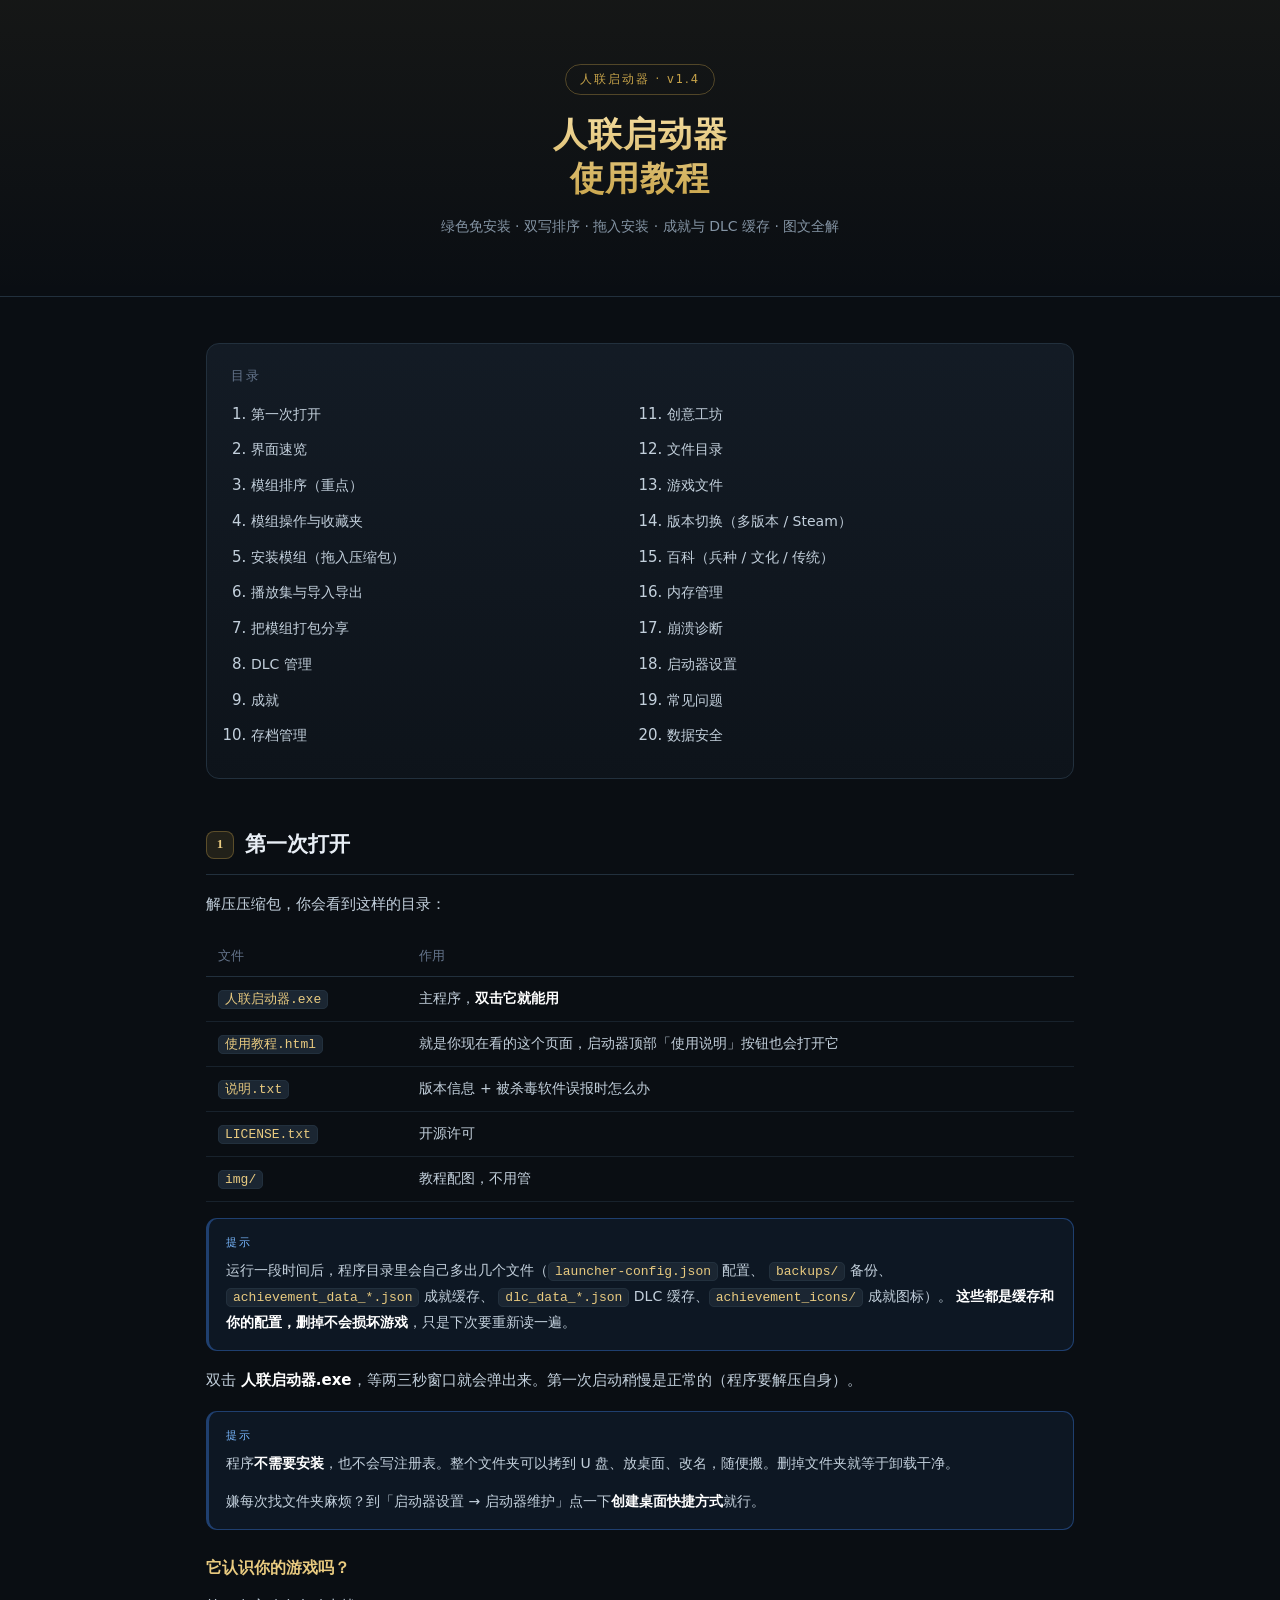
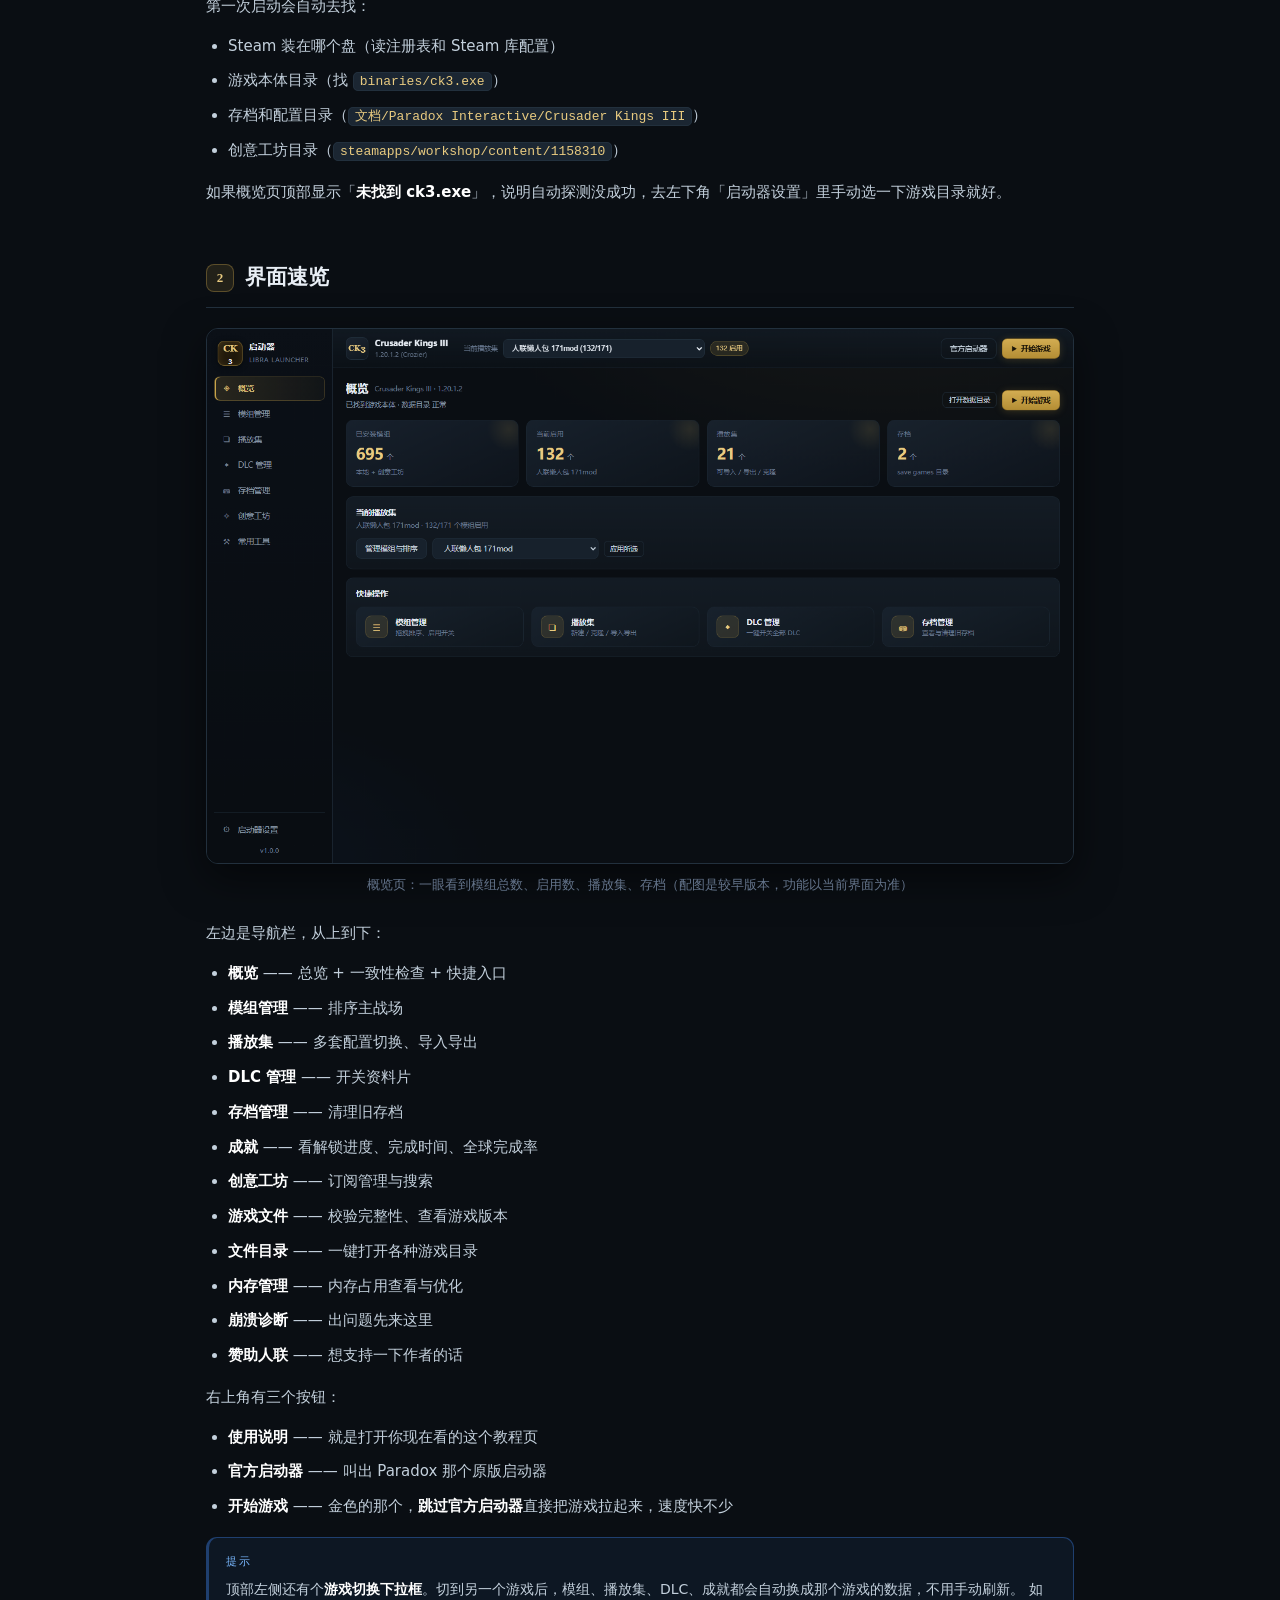
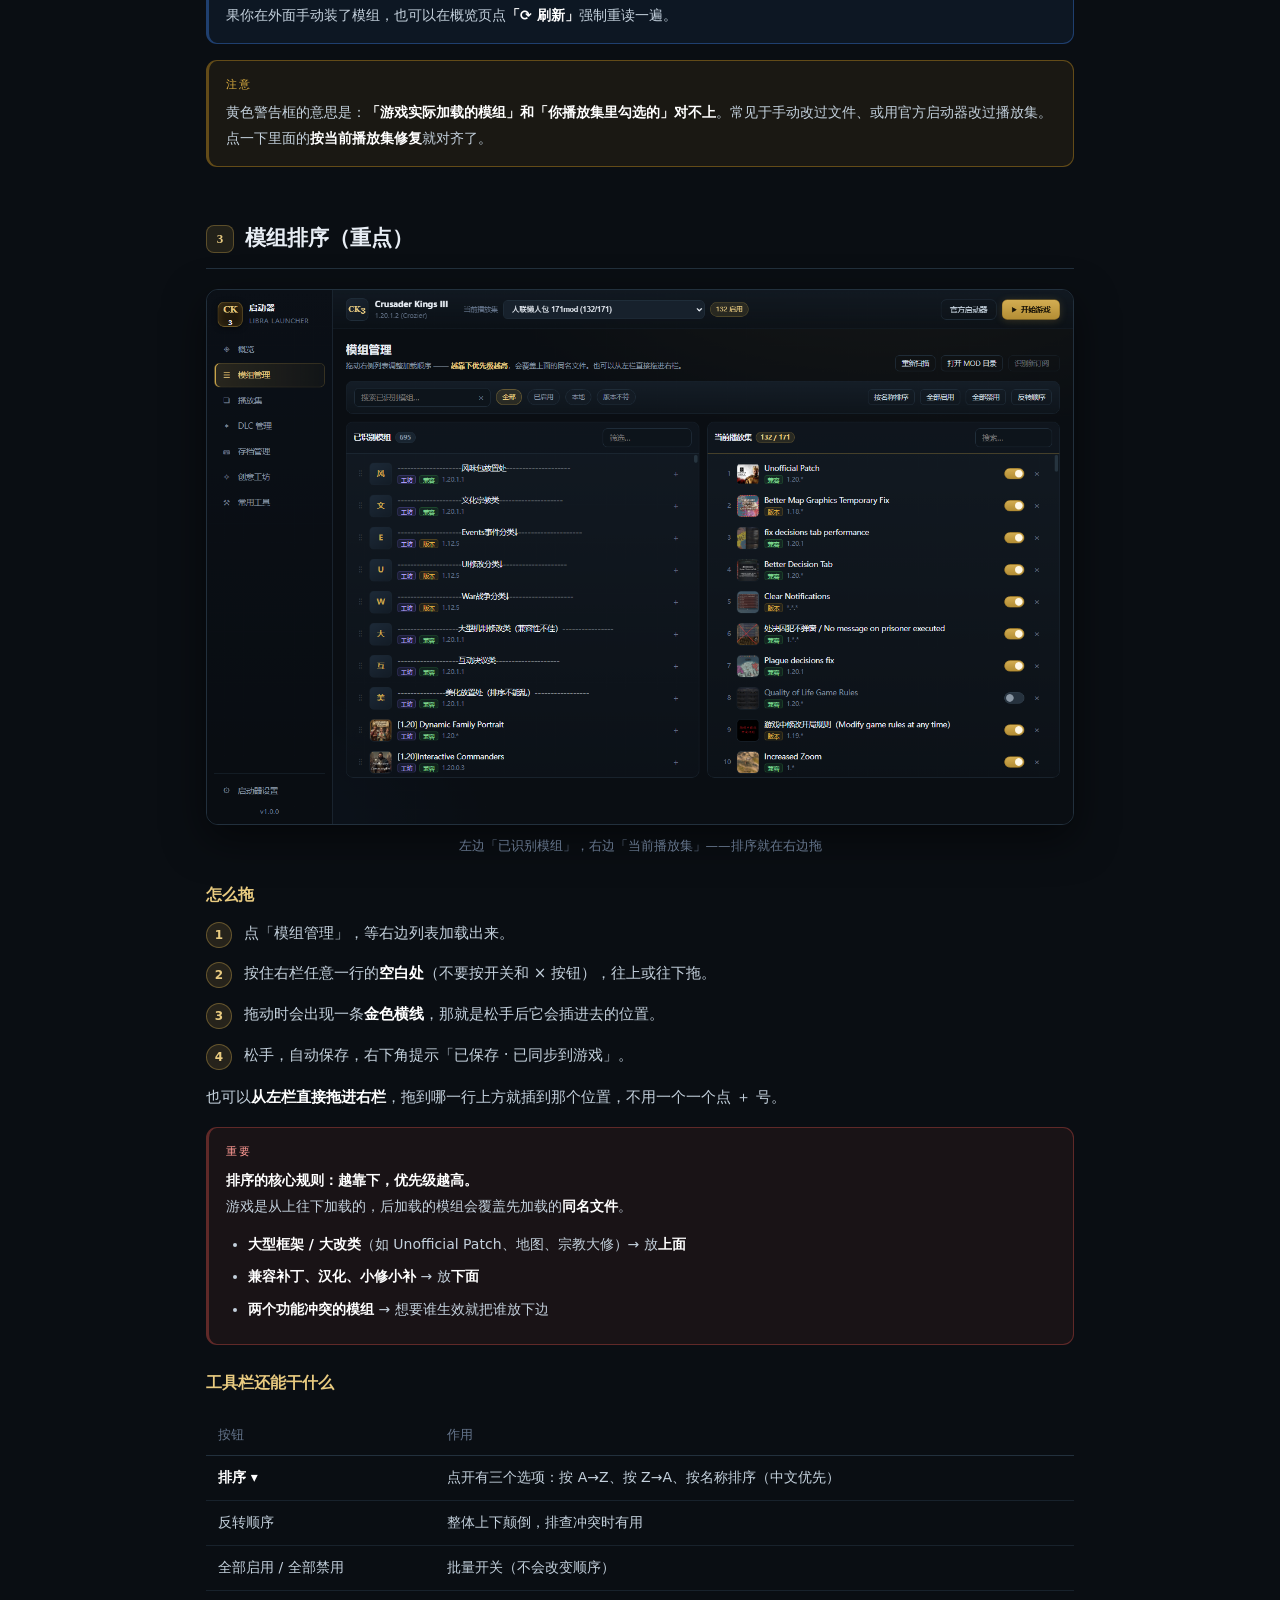
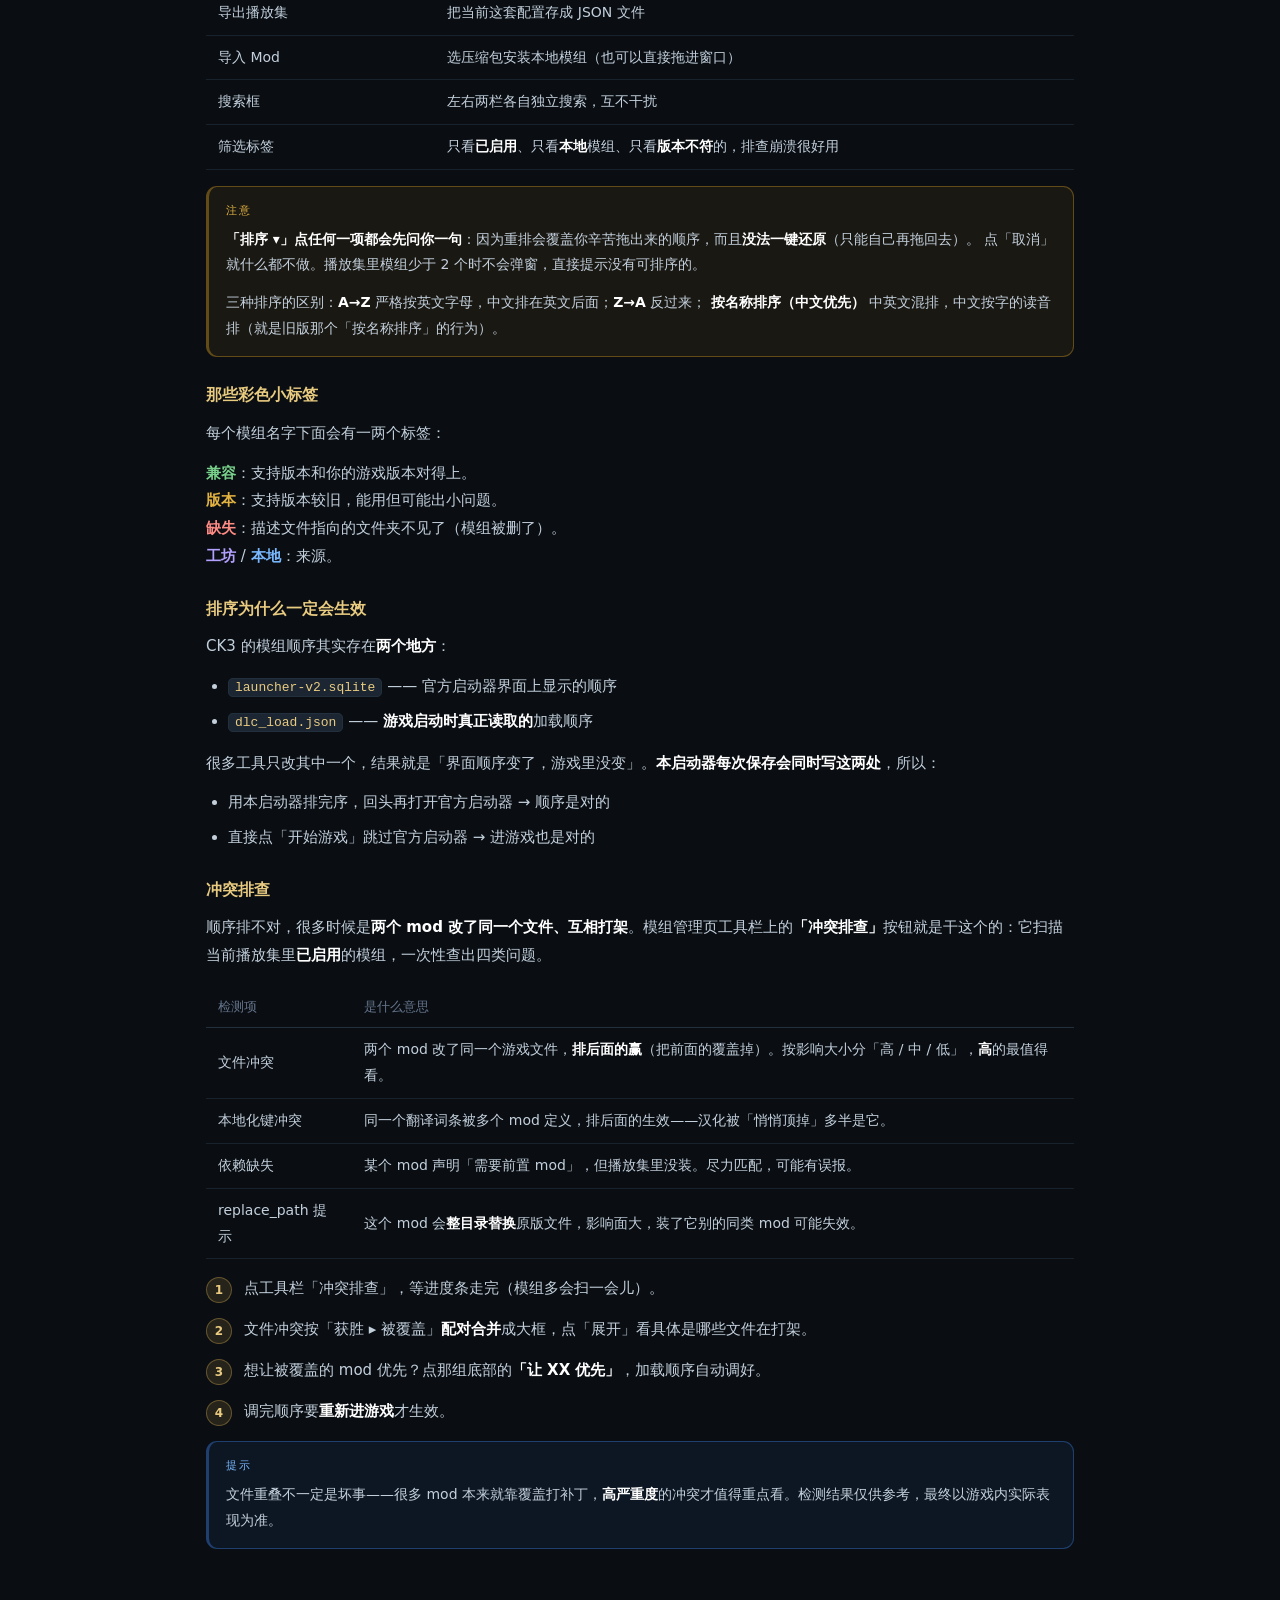
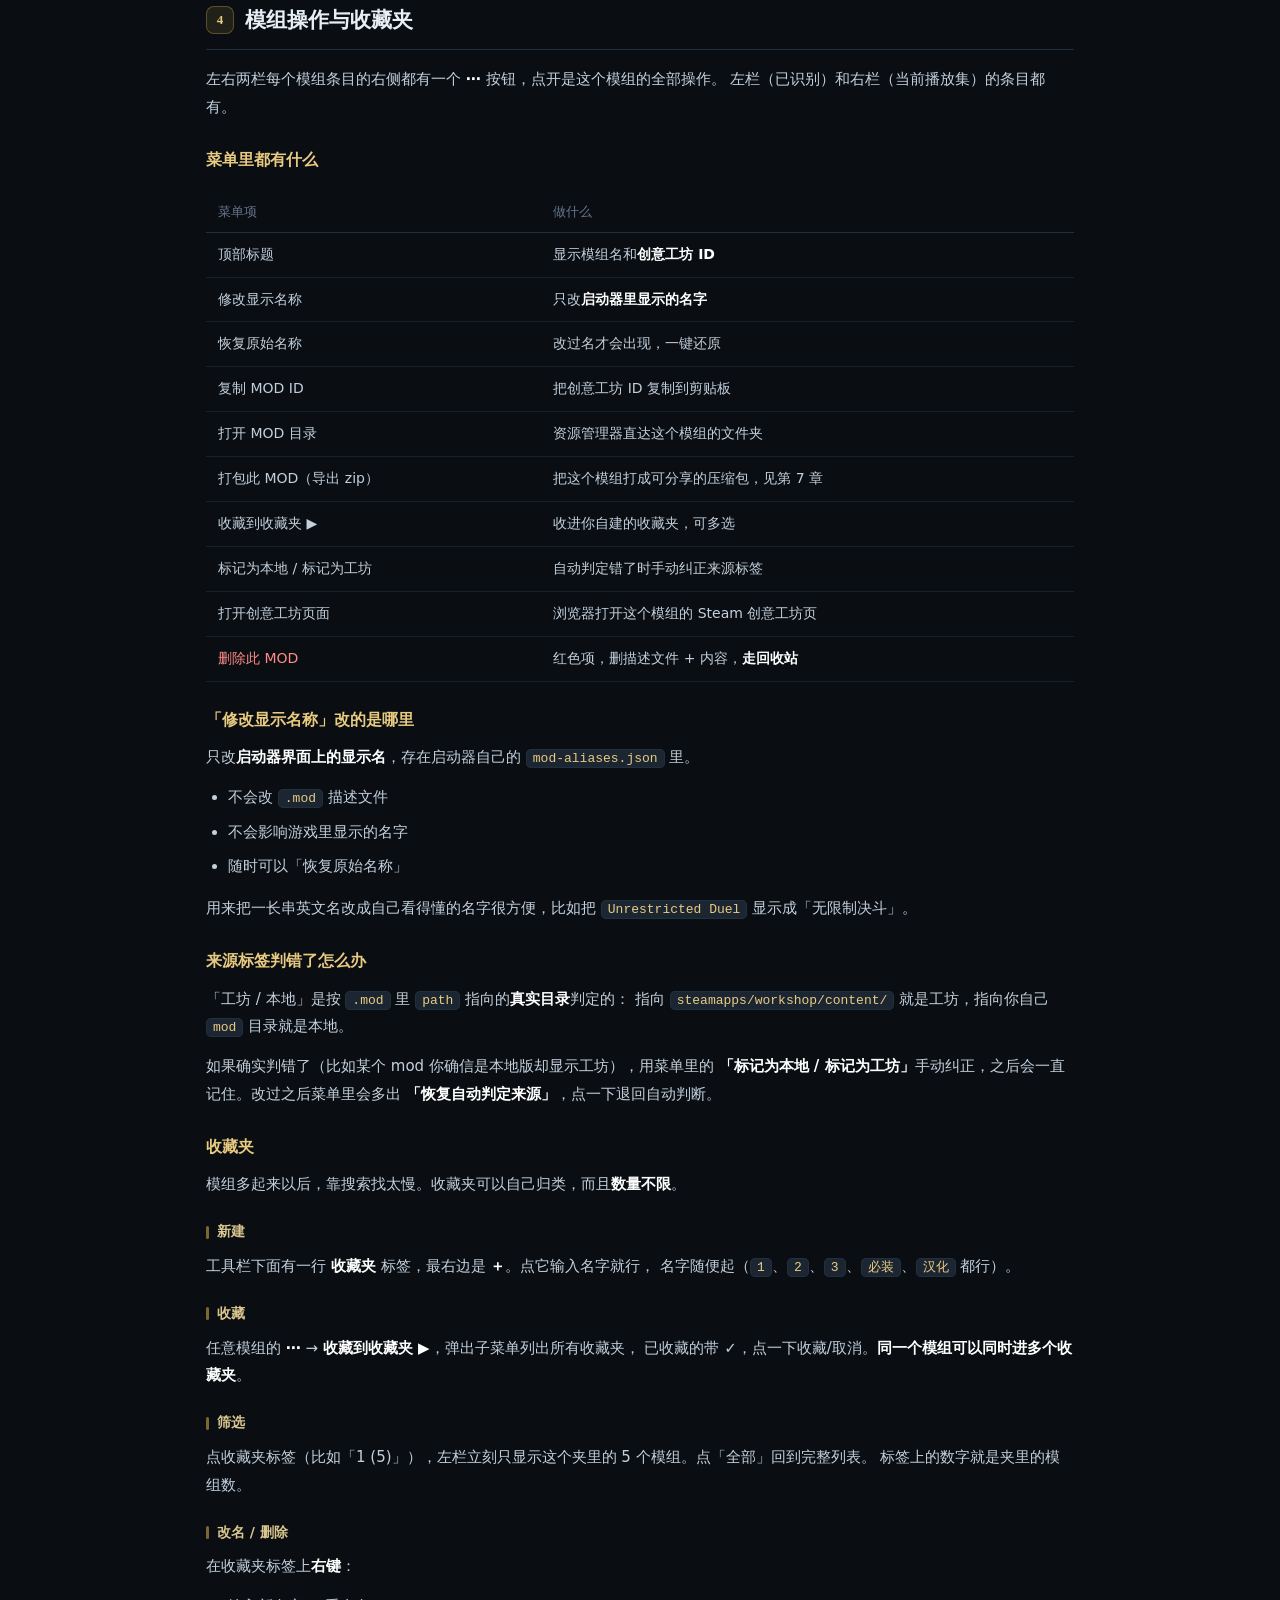
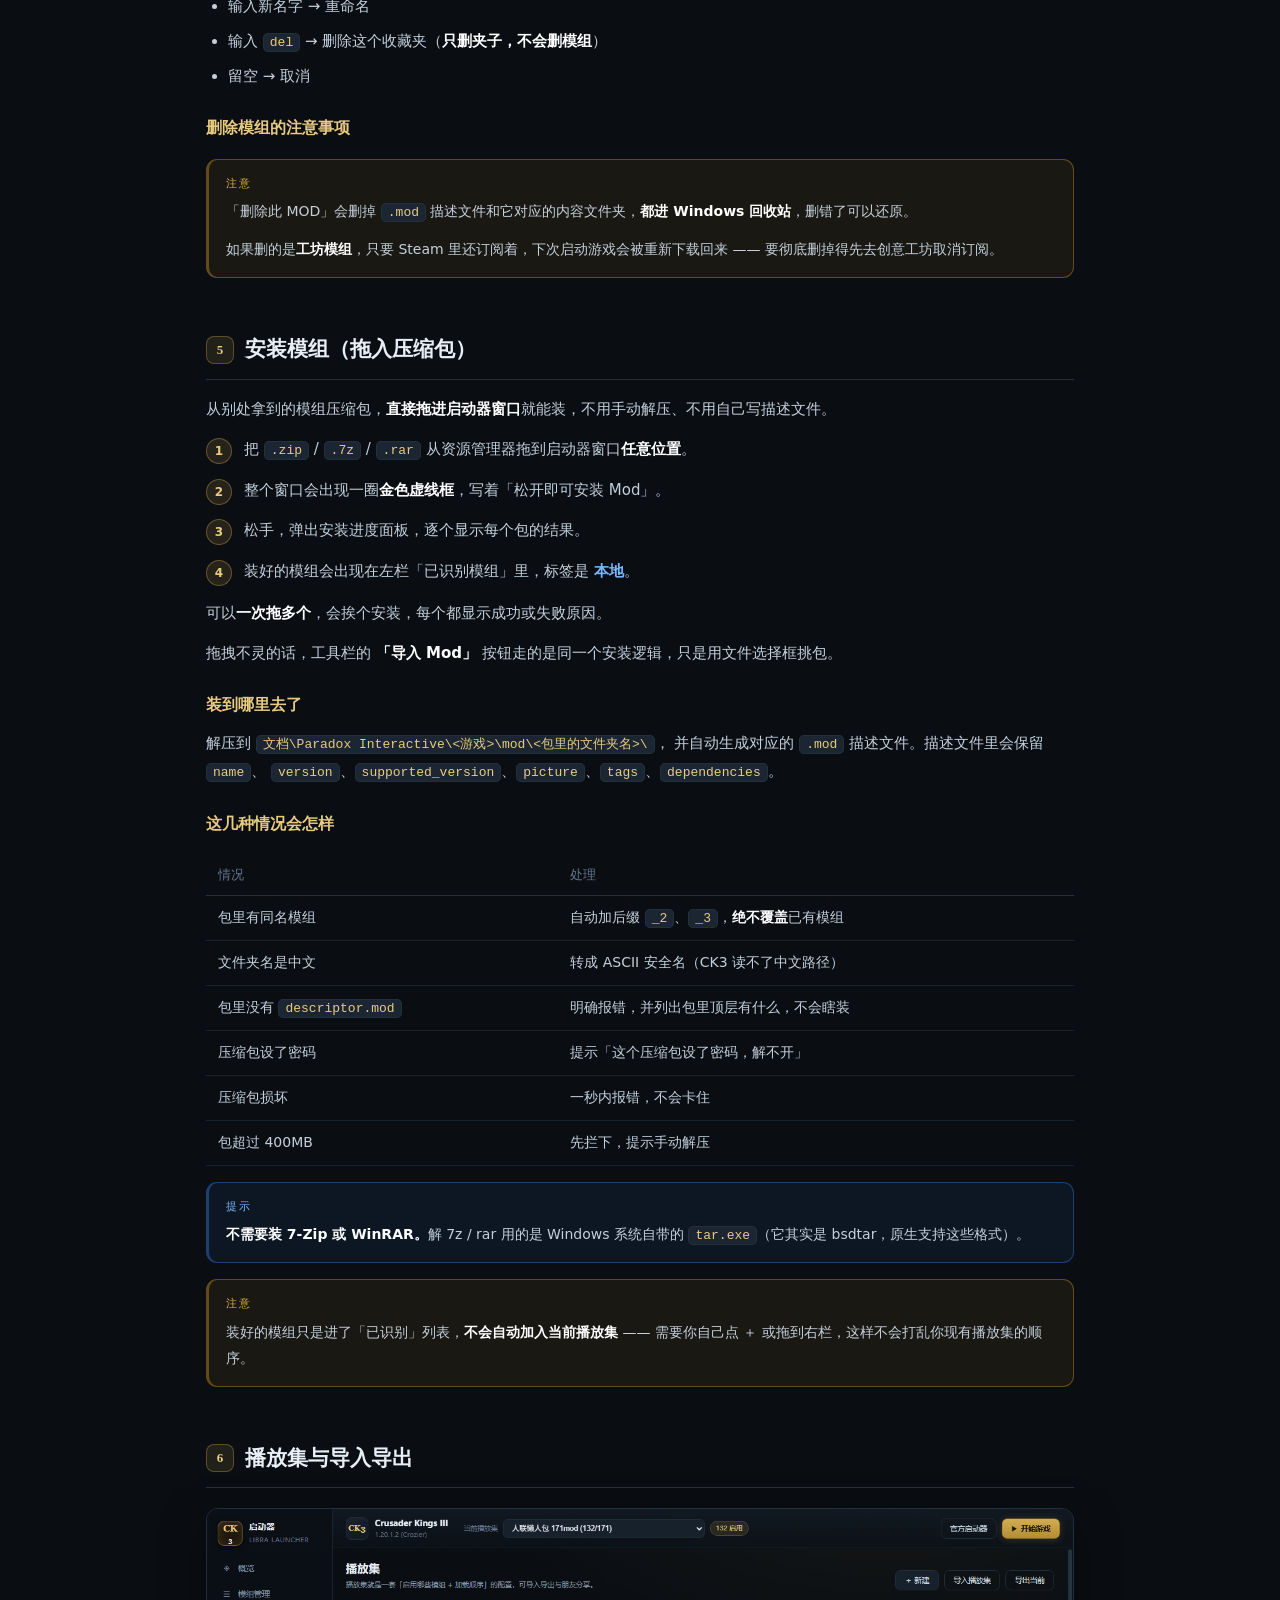
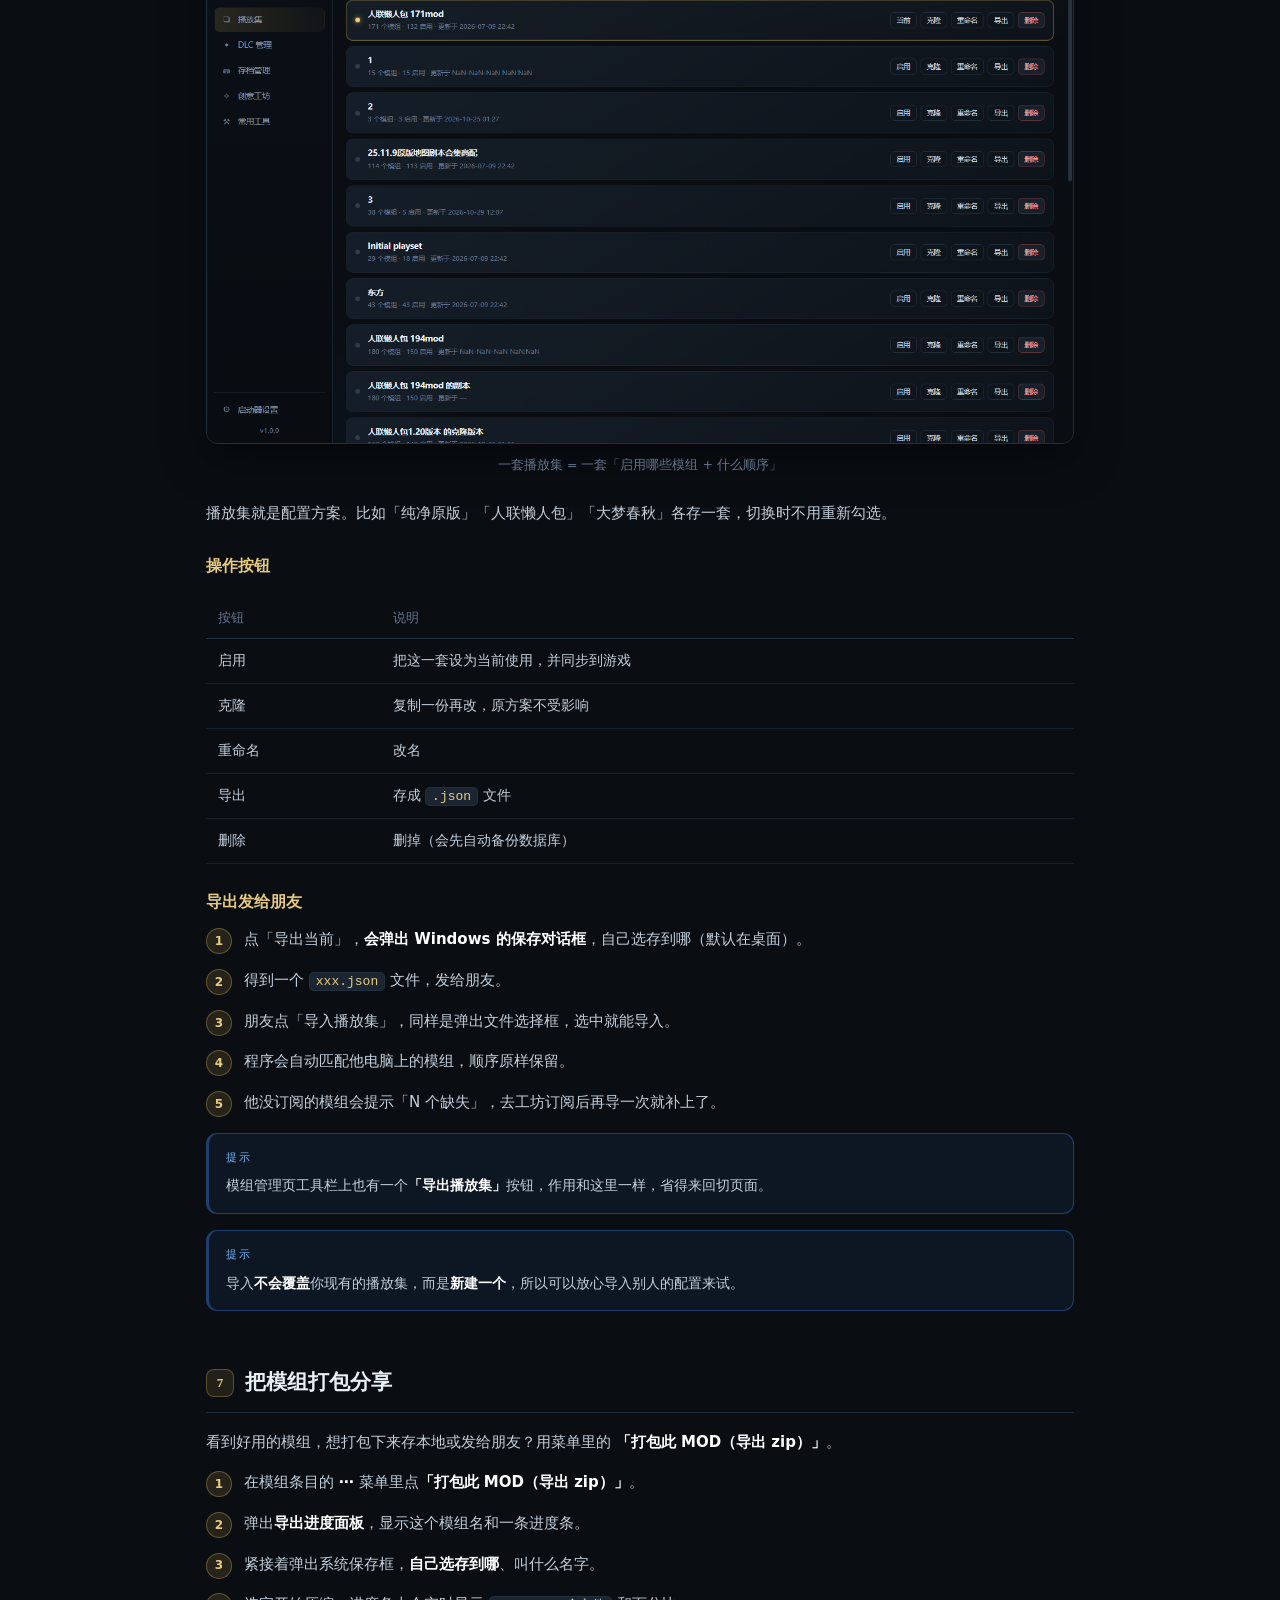
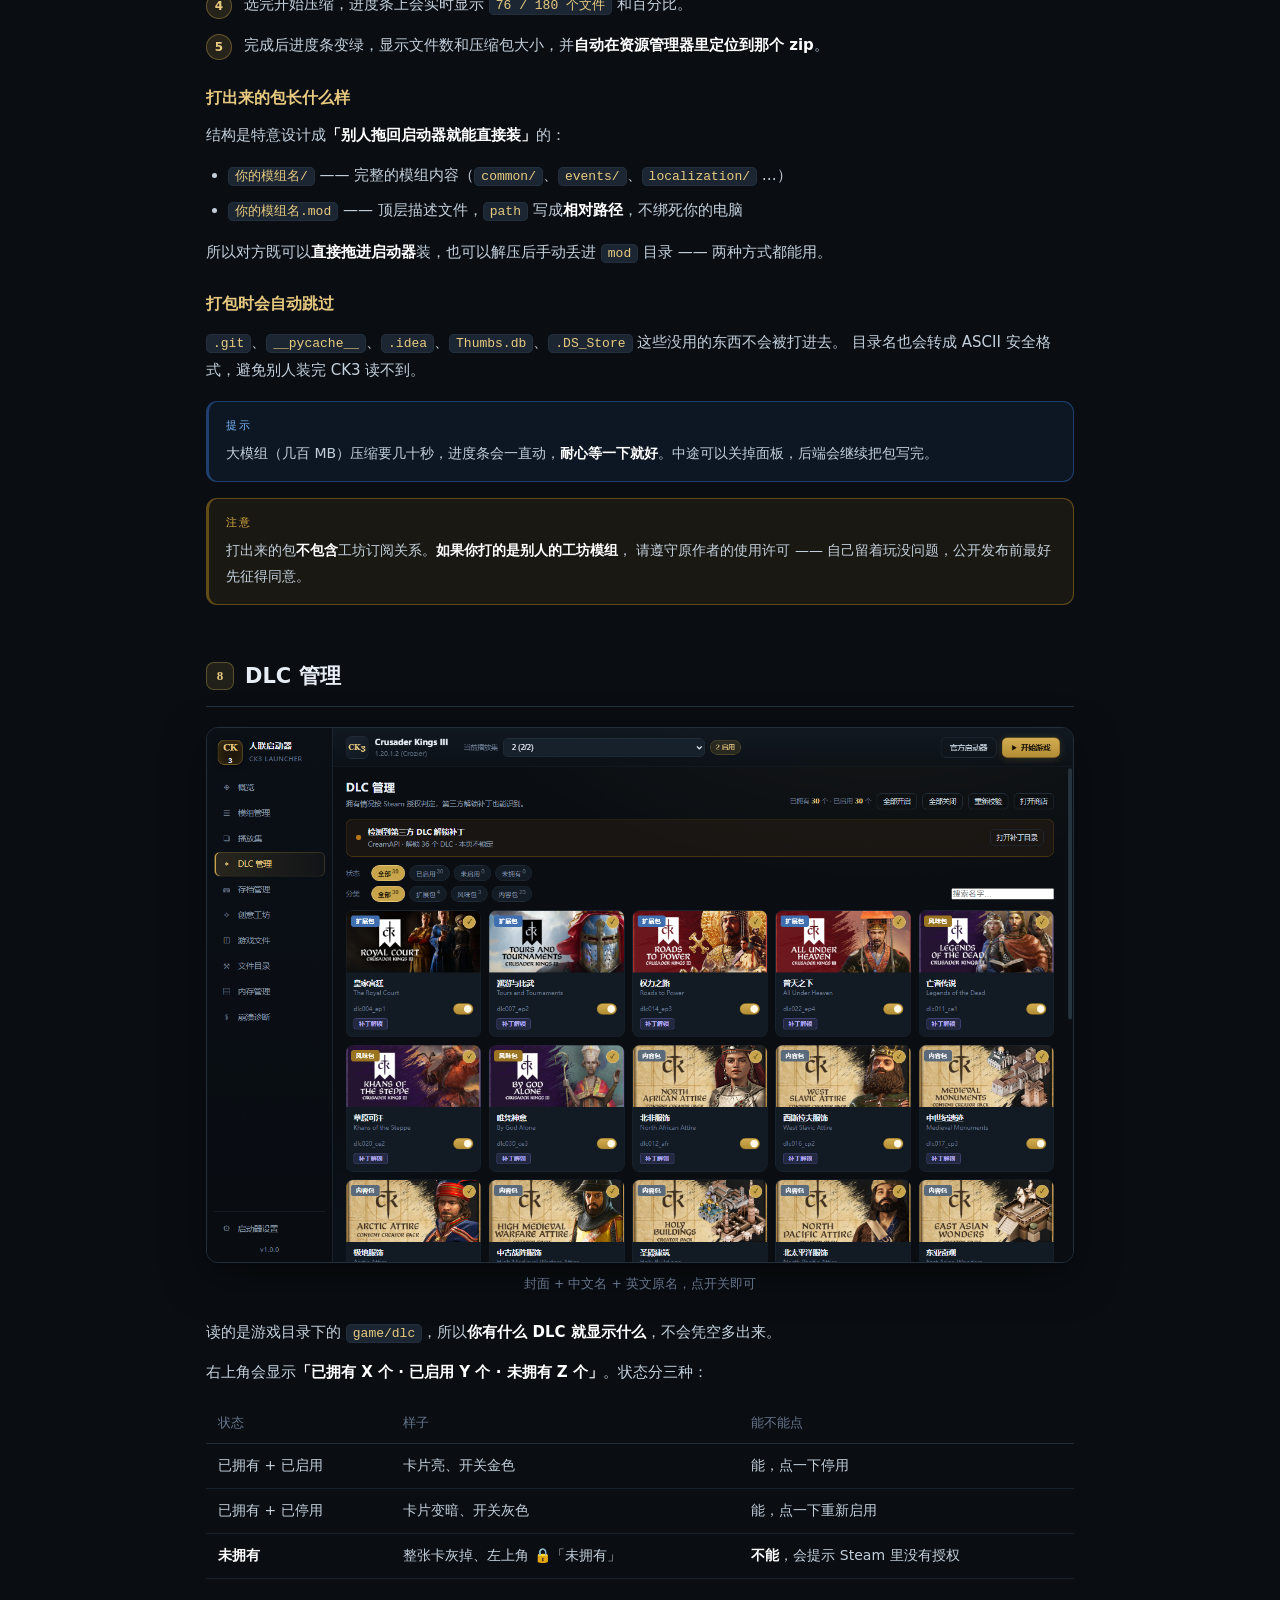
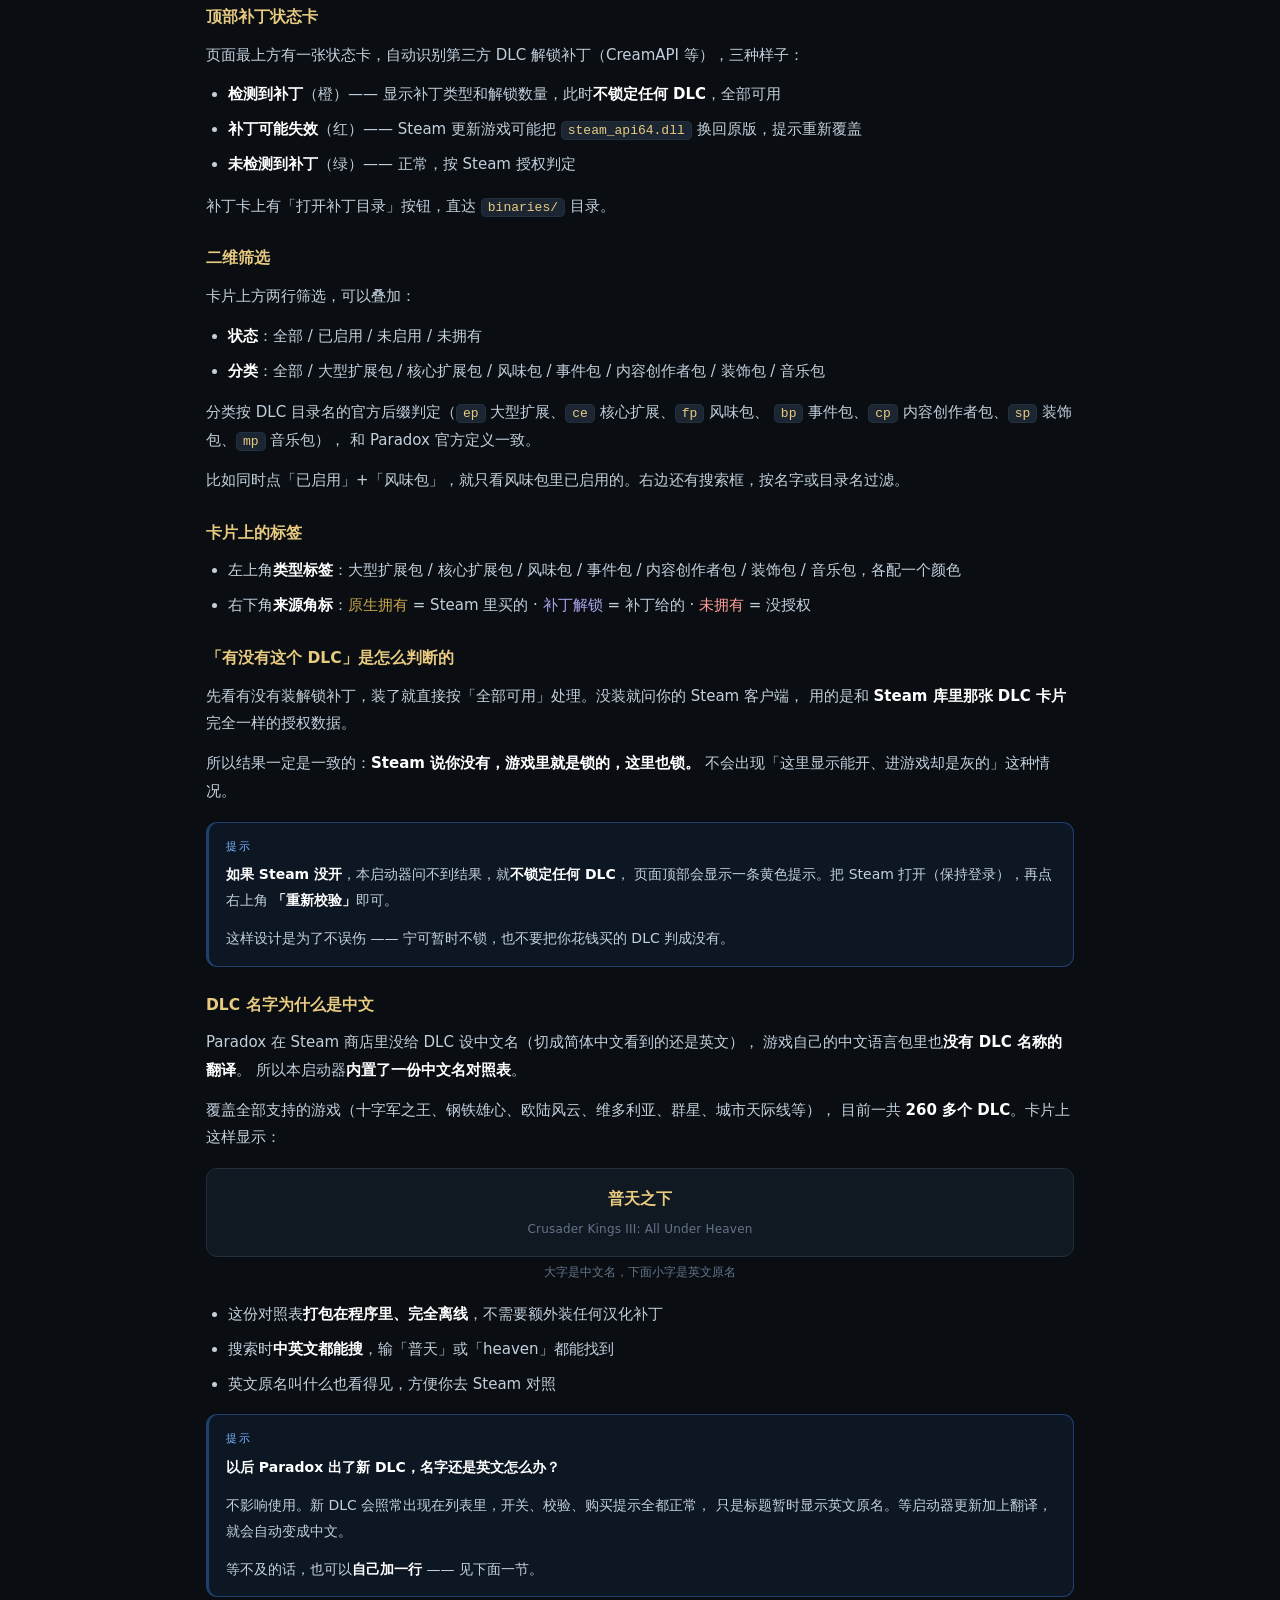
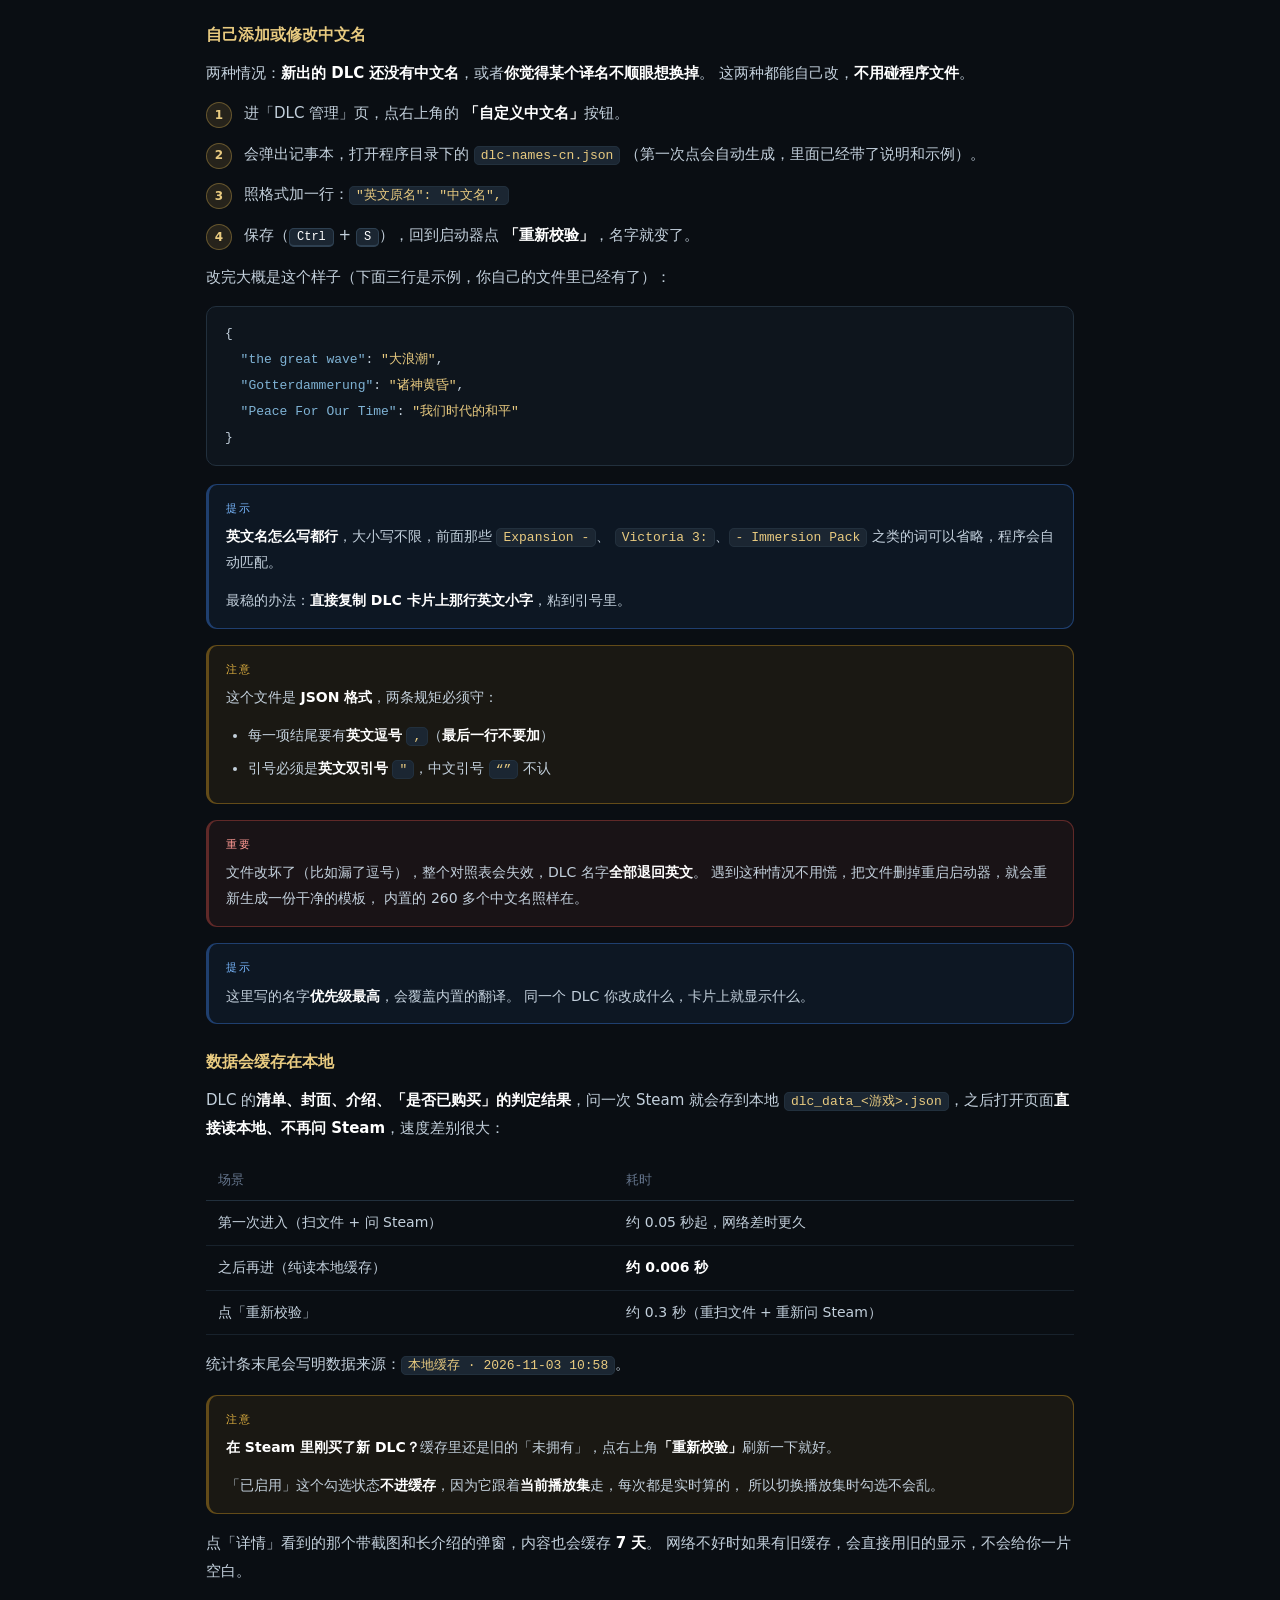
==== tutorial/使用教程.html @ 85550596 "v1.7.1 百科修正（克制速查 / 地形配色 / DLC 传统 / 传统效果） - 兵种页顶部新增「基础克制关系」卡片（散兵→重步→长枪→轻/重骑→弓箭→散兵），   每个兵种标注 克制/被克制，列" ====
<!DOCTYPE html>
<html lang="zh-CN">
<head>
<meta charset="utf-8">
<meta name="viewport" content="width=device-width, initial-scale=1">
<title>人联启动器 · 使用教程</title>
<style>
:root{
  --bg:#0a0e13; --panel:#121a23; --panel2:#17212c; --line:#22303d;
  --fg:#e8eef5; --fg2:#c3d0dc; --dim:#8494a4; --dim2:#64748b;
  --gold:#c8a44a; --goldb:#e9cb80; --blue:#3d8bfd; --green:#3fb950;
}
*{box-sizing:border-box;margin:0;padding:0}
body{
  background:radial-gradient(1200px 600px at 80% -10%,rgba(200,164,74,.08),transparent 60%),var(--bg);
  color:var(--fg);
  font:15px/1.85 "Microsoft YaHei UI","Microsoft YaHei",system-ui,sans-serif;
  padding:0 0 80px;
}
::-webkit-scrollbar{width:10px}
::-webkit-scrollbar-thumb{background:#2a3a48;border-radius:6px}

.wrap{max-width:920px;margin:0 auto;padding:0 26px}

/* 头部 */
header{
  padding:64px 0 44px;text-align:center;position:relative;
  border-bottom:1px solid var(--line);margin-bottom:46px;
  background:linear-gradient(180deg,rgba(200,164,74,.06),transparent);
}
header .badge{
  display:inline-block;font-size:11.5px;letter-spacing:2px;color:var(--gold);
  border:1px solid rgba(200,164,74,.35);border-radius:30px;padding:4px 14px;margin-bottom:18px;
}
header h1{
  font:700 34px/1.3 Georgia,"Songti SC",serif;letter-spacing:1px;margin-bottom:12px;
  background:linear-gradient(180deg,#f4dc9e,#c8a44a);
  -webkit-background-clip:text;background-clip:text;color:transparent;
}
header p{color:var(--dim);font-size:14px}

/* 章节 */
section{margin-bottom:52px;scroll-margin-top:24px}
h2{
  font-size:21px;font-weight:700;margin-bottom:16px;padding-bottom:10px;
  border-bottom:1px solid var(--line);display:flex;align-items:center;gap:11px;
}
h2 .n{
  width:28px;height:28px;flex:none;border-radius:8px;display:grid;place-items:center;
  background:rgba(200,164,74,.13);border:1px solid rgba(200,164,74,.35);
  color:var(--goldb);font-size:13px;font-family:Georgia,serif;
}
h3{font-size:15.5px;color:var(--goldb);margin:24px 0 10px;font-weight:600}
h4.sub{
  font-size:14px;color:#d9c68f;margin:20px 0 8px;font-weight:600;
  display:flex;align-items:center;gap:8px;
}
h4.sub::before{
  content:"";width:3px;height:13px;border-radius:2px;flex:none;
  background:rgba(200,164,74,.6);
}
p{margin-bottom:12px;color:var(--fg2)}
ul,ol{margin:0 0 14px 22px;color:var(--fg2)}
li{margin-bottom:7px}
strong{color:#fff;font-weight:600}
code{
  background:#1b2632;border:1px solid var(--line);border-radius:5px;
  padding:1px 6px;font-size:13px;color:var(--goldb);
  font-family:Consolas,"Courier New",monospace;
}
a{color:var(--blue)}

/* 图片 */
figure{margin:20px 0 24px}
figure img{
  width:100%;border-radius:12px;border:1px solid var(--line);
  box-shadow:0 14px 40px rgba(0,0,0,.5);display:block;
}
figcaption{text-align:center;color:var(--dim2);font-size:12.5px;margin-top:9px}

/* 提示框 */
.box{
  border-radius:11px;padding:14px 17px;margin:16px 0;font-size:14px;
  border:1px solid;border-left-width:3px;
}
.box p:last-child{margin-bottom:0}
.tip{background:rgba(63,139,253,.07);border-color:rgba(63,139,253,.35)}
.tip::before{content:"提示";display:block;font-size:11px;letter-spacing:1.5px;color:#79b8ff;margin-bottom:5px}
.warn{background:rgba(210,153,34,.08);border-color:rgba(210,153,34,.4)}
.warn::before{content:"注意";display:block;font-size:11px;letter-spacing:1.5px;color:#e3b341;margin-bottom:5px}
.danger{background:rgba(229,83,75,.07);border-color:rgba(229,83,75,.35)}
.danger::before{content:"重要";display:block;font-size:11px;letter-spacing:1.5px;color:#ff9a94;margin-bottom:5px}

/* 步骤 */
.steps{counter-reset:s;list-style:none;margin-left:0}
.steps li{
  counter-increment:s;position:relative;padding-left:38px;margin-bottom:13px;
}
.steps li::before{
  content:counter(s);position:absolute;left:0;top:2px;width:24px;height:24px;border-radius:50%;
  background:rgba(200,164,74,.15);border:1px solid rgba(200,164,74,.4);color:var(--goldb);
  font-size:12px;display:grid;place-items:center;font-weight:700;
}

/* 快捷键 / 表格 */
table{width:100%;border-collapse:collapse;margin:16px 0;font-size:14px}
th{text-align:left;color:var(--dim2);font-weight:500;font-size:12.5px;padding:9px 12px;border-bottom:1px solid var(--line)}
td{padding:9px 12px;border-bottom:1px solid rgba(34,48,61,.6);color:var(--fg2)}
kbd{
  background:#1b2632;border:1px solid #2e4051;border-bottom-width:2px;border-radius:5px;
  padding:1px 7px;font-size:12px;font-family:Consolas,monospace;color:#fff;
}

/* 目录 */
.toc{
  background:linear-gradient(180deg,rgba(23,33,44,.7),rgba(15,22,29,.7));
  border:1px solid var(--line);border-radius:13px;padding:20px 24px;margin-bottom:46px;
}
.toc h4{font-size:13px;color:var(--dim2);letter-spacing:1.5px;margin-bottom:13px;font-weight:500}
.toc ol{margin:0 0 0 20px;column-count:2;column-gap:34px}
.toc li{margin-bottom:8px}
.toc a{color:var(--fg2);text-decoration:none;font-size:14px}
.toc a:hover{color:var(--goldb)}

footer{
  text-align:center;color:var(--dim2);font-size:12.5px;
  border-top:1px solid var(--line);padding-top:26px;margin-top:60px;
}
@media(max-width:680px){
  .wrap{padding:0 16px}
  header h1{font-size:26px}
  .toc ol{column-count:1}
}
</style>
</head>
<body>

<header>
  <div class="badge">人联启动器 · v1.4</div>
  <h1>人联启动器<br>使用教程</h1>
  <p>绿色免安装 · 双写排序 · 拖入安装 · 成就与 DLC 缓存 · 图文全解</p>
</header>

<div class="wrap">

<div class="toc">
  <h4>目录</h4>
  <ol>
    <li><a href="#start">第一次打开</a></li>
    <li><a href="#ui">界面速览</a></li>
    <li><a href="#order">模组排序（重点）</a></li>
    <li><a href="#modops">模组操作与收藏夹</a></li>
    <li><a href="#install">安装模组（拖入压缩包）</a></li>
    <li><a href="#playset">播放集与导入导出</a></li>
    <li><a href="#pack">把模组打包分享</a></li>
    <li><a href="#dlc">DLC 管理</a></li>
    <li><a href="#ach">成就</a></li>
    <li><a href="#save">存档管理</a></li>
    <li><a href="#workshop">创意工坊</a></li>
    <li><a href="#tools">文件目录</a></li>
    <li><a href="#gamedata">游戏文件</a></li>
    <li><a href="#versions">版本切换（多版本 / Steam）</a></li>
    <li><a href="#wiki">百科（兵种 / 文化 / 传统）</a></li>
    <li><a href="#memory">内存管理</a></li>
    <li><a href="#diag">崩溃诊断</a></li>
    <li><a href="#settings">启动器设置</a></li>
    <li><a href="#faq">常见问题</a></li>
    <li><a href="#safe">数据安全</a></li>
  </ol>
</div>

<!-- ========== 1 ========== -->
<section id="start">
  <h2><span class="n">1</span>第一次打开</h2>

  <p>解压压缩包，你会看到这样的目录：</p>

  <table>
    <tr><th>文件</th><th>作用</th></tr>
    <tr><td><code>人联启动器.exe</code></td><td>主程序，<strong>双击它就能用</strong></td></tr>
    <tr><td><code>使用教程.html</code></td><td>就是你现在看的这个页面，启动器顶部「使用说明」按钮也会打开它</td></tr>
    <tr><td><code>说明.txt</code></td><td>版本信息 + 被杀毒软件误报时怎么办</td></tr>
    <tr><td><code>LICENSE.txt</code></td><td>开源许可</td></tr>
    <tr><td><code>img/</code></td><td>教程配图，不用管</td></tr>
  </table>

  <div class="box tip">
    <p>运行一段时间后，程序目录里会自己多出几个文件（<code>launcher-config.json</code> 配置、
    <code>backups/</code> 备份、<code>achievement_data_*.json</code> 成就缓存、
    <code>dlc_data_*.json</code> DLC 缓存、<code>achievement_icons/</code> 成就图标）。
    <strong>这些都是缓存和你的配置，删掉不会损坏游戏</strong>，只是下次要重新读一遍。</p>
  </div>

  <p>双击 <strong>人联启动器.exe</strong>，等两三秒窗口就会弹出来。第一次启动稍慢是正常的（程序要解压自身）。</p>

  <div class="box tip">
    <p>程序<strong>不需要安装</strong>，也不会写注册表。整个文件夹可以拷到 U 盘、放桌面、改名，随便搬。删掉文件夹就等于卸载干净。</p>
    <p>嫌每次找文件夹麻烦？到「启动器设置 → 启动器维护」点一下<strong>创建桌面快捷方式</strong>就行。</p>
  </div>

  <h3>它认识你的游戏吗？</h3>
  <p>第一次启动会自动去找：</p>
  <ul>
    <li>Steam 装在哪个盘（读注册表和 Steam 库配置）</li>
    <li>游戏本体目录（找 <code>binaries/ck3.exe</code>）</li>
    <li>存档和配置目录（<code>文档/Paradox Interactive/Crusader Kings III</code>）</li>
    <li>创意工坊目录（<code>steamapps/workshop/content/1158310</code>）</li>
  </ul>
  <p>如果概览页顶部显示「<strong>未找到 ck3.exe</strong>」，说明自动探测没成功，去左下角「启动器设置」里手动选一下游戏目录就好。</p>
</section>

<!-- ========== 2 ========== -->
<section id="ui">
  <h2><span class="n">2</span>界面速览</h2>

  <figure>
    <img src="img/01-概览.png" alt="概览页">
    <figcaption>概览页：一眼看到模组总数、启用数、播放集、存档（配图是较早版本，功能以当前界面为准）</figcaption>
  </figure>

  <p>左边是导航栏，从上到下：</p>
  <ul>
    <li><strong>概览</strong> —— 总览 + 一致性检查 + 快捷入口</li>
    <li><strong>模组管理</strong> —— 排序主战场</li>
    <li><strong>播放集</strong> —— 多套配置切换、导入导出</li>
    <li><strong>DLC 管理</strong> —— 开关资料片</li>
    <li><strong>存档管理</strong> —— 清理旧存档</li>
    <li><strong>成就</strong> —— 看解锁进度、完成时间、全球完成率</li>
    <li><strong>创意工坊</strong> —— 订阅管理与搜索</li>
    <li><strong>游戏文件</strong> —— 校验完整性、查看游戏版本</li>
    <li><strong>文件目录</strong> —— 一键打开各种游戏目录</li>
    <li><strong>内存管理</strong> —— 内存占用查看与优化</li>
    <li><strong>崩溃诊断</strong> —— 出问题先来这里</li>
    <li><strong>赞助人联</strong> —— 想支持一下作者的话</li>
  </ul>

  <p>右上角有三个按钮：</p>
  <ul>
    <li><strong>使用说明</strong> —— 就是打开你现在看的这个教程页</li>
    <li><strong>官方启动器</strong> —— 叫出 Paradox 那个原版启动器</li>
    <li><strong>开始游戏</strong> —— 金色的那个，<strong>跳过官方启动器</strong>直接把游戏拉起来，速度快不少</li>
  </ul>

  <div class="box tip">
    <p>顶部左侧还有个<strong>游戏切换下拉框</strong>。切到另一个游戏后，模组、播放集、DLC、成就都会自动换成那个游戏的数据，不用手动刷新。
    如果你在外面手动装了模组，也可以在概览页点<strong>「⟳ 刷新」</strong>强制重读一遍。</p>
  </div>

  <div class="box warn">
    <p>黄色警告框的意思是：<strong>「游戏实际加载的模组」和「你播放集里勾选的」对不上</strong>。常见于手动改过文件、或用官方启动器改过播放集。点一下里面的<strong>按当前播放集修复</strong>就对齐了。</p>
  </div>
</section>

<!-- ========== 3 ========== -->
<section id="order">
  <h2><span class="n">3</span>模组排序（重点）</h2>

  <figure>
    <img src="img/02-模组排序.png" alt="模组管理">
    <figcaption>左边「已识别模组」，右边「当前播放集」——排序就在右边拖</figcaption>
  </figure>

  <h3>怎么拖</h3>
  <ol class="steps">
    <li>点「模组管理」，等右边列表加载出来。</li>
    <li>按住右栏任意一行的<strong>空白处</strong>（不要按开关和 × 按钮），往上或往下拖。</li>
    <li>拖动时会出现一条<strong>金色横线</strong>，那就是松手后它会插进去的位置。</li>
    <li>松手，自动保存，右下角提示「已保存 · 已同步到游戏」。</li>
  </ol>

  <p>也可以<strong>从左栏直接拖进右栏</strong>，拖到哪一行上方就插到那个位置，不用一个一个点 ＋ 号。</p>

  <div class="box danger">
    <p><strong>排序的核心规则：越靠下，优先级越高。</strong><br>
    游戏是从上往下加载的，后加载的模组会覆盖先加载的<strong>同名文件</strong>。</p>
    <ul style="margin-bottom:0">
      <li><strong>大型框架 / 大改类</strong>（如 Unofficial Patch、地图、宗教大修）→ 放<strong>上面</strong></li>
      <li><strong>兼容补丁、汉化、小修小补</strong> → 放<strong>下面</strong></li>
      <li><strong>两个功能冲突的模组</strong> → 想要谁生效就把谁放下边</li>
    </ul>
  </div>

  <h3>工具栏还能干什么</h3>
  <table>
    <tr><th>按钮</th><th>作用</th></tr>
    <tr><td><strong>排序 ▾</strong></td><td>点开有三个选项：按 A→Z、按 Z→A、按名称排序（中文优先）</td></tr>
    <tr><td>反转顺序</td><td>整体上下颠倒，排查冲突时有用</td></tr>
    <tr><td>全部启用 / 全部禁用</td><td>批量开关（不会改变顺序）</td></tr>
    <tr><td>导出播放集</td><td>把当前这套配置存成 JSON 文件</td></tr>
    <tr><td>导入 Mod</td><td>选压缩包安装本地模组（也可以直接拖进窗口）</td></tr>
    <tr><td>搜索框</td><td>左右两栏各自独立搜索，互不干扰</td></tr>
    <tr><td>筛选标签</td><td>只看<strong>已启用</strong>、只看<strong>本地</strong>模组、只看<strong>版本不符</strong>的，排查崩溃很好用</td></tr>
  </table>

  <div class="box warn">
    <p><strong>「排序 ▾」点任何一项都会先问你一句</strong>：因为重排会覆盖你辛苦拖出来的顺序，而且<strong>没法一键还原</strong>（只能自己再拖回去）。
    点「取消」就什么都不做。播放集里模组少于 2 个时不会弹窗，直接提示没有可排序的。</p>
    <p>三种排序的区别：<strong>A→Z</strong> 严格按英文字母，中文排在英文后面；<strong>Z→A</strong> 反过来；
    <strong>按名称排序（中文优先）</strong> 中英文混排，中文按字的读音排（就是旧版那个「按名称排序」的行为）。</p>
  </div>

  <h3>那些彩色小标签</h3>
  <p>每个模组名字下面会有一两个标签：</p>
  <p>
    <strong style="color:#79d18b">兼容</strong>：支持版本和你的游戏版本对得上。<br>
    <strong style="color:#e3b341">版本</strong>：支持版本较旧，能用但可能出小问题。<br>
    <strong style="color:#ff8b85">缺失</strong>：描述文件指向的文件夹不见了（模组被删了）。<br>
    <strong style="color:#b3a0ff">工坊</strong> / <strong style="color:#79b8ff">本地</strong>：来源。
  </p>

  <h3>排序为什么一定会生效</h3>
  <p>CK3 的模组顺序其实存在<strong>两个地方</strong>：</p>
  <ul>
    <li><code>launcher-v2.sqlite</code> —— 官方启动器界面上显示的顺序</li>
    <li><code>dlc_load.json</code> —— <strong>游戏启动时真正读取的</strong>加载顺序</li>
  </ul>
  <p>很多工具只改其中一个，结果就是「界面顺序变了，游戏里没变」。<strong>本启动器每次保存会同时写这两处</strong>，所以：</p>
  <ul>
    <li>用本启动器排完序，回头再打开官方启动器 → 顺序是对的</li>
    <li>直接点「开始游戏」跳过官方启动器 → 进游戏也是对的</li>
  </ul>

  <h3>冲突排查</h3>
  <p>顺序排不对，很多时候是<strong>两个 mod 改了同一个文件、互相打架</strong>。模组管理页工具栏上的<strong>「冲突排查」</strong>按钮就是干这个的：它扫描当前播放集里<strong>已启用</strong>的模组，一次性查出四类问题。</p>
  <table>
    <tr><th>检测项</th><th>是什么意思</th></tr>
    <tr><td>文件冲突</td><td>两个 mod 改了同一个游戏文件，<strong>排后面的赢</strong>（把前面的覆盖掉）。按影响大小分「高 / 中 / 低」，<strong>高</strong>的最值得看。</td></tr>
    <tr><td>本地化键冲突</td><td>同一个翻译词条被多个 mod 定义，排后面的生效——汉化被「悄悄顶掉」多半是它。</td></tr>
    <tr><td>依赖缺失</td><td>某个 mod 声明「需要前置 mod」，但播放集里没装。尽力匹配，可能有误报。</td></tr>
    <tr><td>replace_path 提示</td><td>这个 mod 会<strong>整目录替换</strong>原版文件，影响面大，装了它别的同类 mod 可能失效。</td></tr>
  </table>
  <ol class="steps">
    <li>点工具栏「冲突排查」，等进度条走完（模组多会扫一会儿）。</li>
    <li>文件冲突按「获胜 ▸ 被覆盖」<strong>配对合并</strong>成大框，点「展开」看具体是哪些文件在打架。</li>
    <li>想让被覆盖的 mod 优先？点那组底部的<strong>「让 XX 优先」</strong>，加载顺序自动调好。</li>
    <li>调完顺序要<strong>重新进游戏</strong>才生效。</li>
  </ol>
  <div class="box tip">
    <p>文件重叠不一定是坏事——很多 mod 本来就靠覆盖打补丁，<strong>高严重度</strong>的冲突才值得重点看。检测结果仅供参考，最终以游戏内实际表现为准。</p>
  </div>
</section>

<!-- ========== 4 ========== -->
<section id="modops">
  <h2><span class="n">4</span>模组操作与收藏夹</h2>

  <p>左右两栏每个模组条目的右侧都有一个 <strong>⋯</strong> 按钮，点开是这个模组的全部操作。
  左栏（已识别）和右栏（当前播放集）的条目都有。</p>

  <h3>菜单里都有什么</h3>
  <table>
    <tr><th>菜单项</th><th>做什么</th></tr>
    <tr><td>顶部标题</td><td>显示模组名和<strong>创意工坊 ID</strong></td></tr>
    <tr><td>修改显示名称</td><td>只改<strong>启动器里显示的名字</strong></td></tr>
    <tr><td>恢复原始名称</td><td>改过名才会出现，一键还原</td></tr>
    <tr><td>复制 MOD ID</td><td>把创意工坊 ID 复制到剪贴板</td></tr>
    <tr><td>打开 MOD 目录</td><td>资源管理器直达这个模组的文件夹</td></tr>
    <tr><td>打包此 MOD（导出 zip）</td><td>把这个模组打成可分享的压缩包，见第 7 章</td></tr>
    <tr><td>收藏到收藏夹 ▶</td><td>收进你自建的收藏夹，可多选</td></tr>
    <tr><td>标记为本地 / 标记为工坊</td><td>自动判定错了时手动纠正来源标签</td></tr>
    <tr><td>打开创意工坊页面</td><td>浏览器打开这个模组的 Steam 创意工坊页</td></tr>
    <tr><td><span style="color:#ff8b85">删除此 MOD</span></td><td>红色项，删描述文件 + 内容，<strong>走回收站</strong></td></tr>
  </table>

  <h3>「修改显示名称」改的是哪里</h3>
  <p>只改<strong>启动器界面上的显示名</strong>，存在启动器自己的 <code>mod-aliases.json</code> 里。</p>
  <ul>
    <li>不会改 <code>.mod</code> 描述文件</li>
    <li>不会影响游戏里显示的名字</li>
    <li>随时可以「恢复原始名称」</li>
  </ul>
  <p>用来把一长串英文名改成自己看得懂的名字很方便，比如把 <code>Unrestricted Duel</code> 显示成「无限制决斗」。</p>

  <h3>来源标签判错了怎么办</h3>
  <p>「工坊 / 本地」是按 <code>.mod</code> 里 <code>path</code> 指向的<strong>真实目录</strong>判定的：
  指向 <code>steamapps/workshop/content/</code> 就是工坊，指向你自己 <code>mod</code> 目录就是本地。</p>
  <p>如果确实判错了（比如某个 mod 你确信是本地版却显示工坊），用菜单里的
  <strong>「标记为本地 / 标记为工坊」</strong>手动纠正，之后会一直记住。改过之后菜单里会多出
  <strong>「恢复自动判定来源」</strong>，点一下退回自动判断。</p>

  <h3>收藏夹</h3>
  <p>模组多起来以后，靠搜索找太慢。收藏夹可以自己归类，而且<strong>数量不限</strong>。</p>

  <h4 class="sub">新建</h4>
  <p>工具栏下面有一行 <strong>收藏夹</strong> 标签，最右边是 <strong>＋</strong>。点它输入名字就行，
  名字随便起（<code>1</code>、<code>2</code>、<code>3</code>、<code>必装</code>、<code>汉化</code> 都行）。</p>

  <h4 class="sub">收藏</h4>
  <p>任意模组的 <strong>⋯</strong> → <strong>收藏到收藏夹 ▶</strong>，弹出子菜单列出所有收藏夹，
  已收藏的带 ✓，点一下收藏/取消。<strong>同一个模组可以同时进多个收藏夹</strong>。</p>

  <h4 class="sub">筛选</h4>
  <p>点收藏夹标签（比如「1 (5)」），左栏立刻只显示这个夹里的 5 个模组。点「全部」回到完整列表。
  标签上的数字就是夹里的模组数。</p>

  <h4 class="sub">改名 / 删除</h4>
  <p>在收藏夹标签上<strong>右键</strong>：</p>
  <ul>
    <li>输入新名字 → 重命名</li>
    <li>输入 <code>del</code> → 删除这个收藏夹（<strong>只删夹子，不会删模组</strong>）</li>
    <li>留空 → 取消</li>
  </ul>

  <h3>删除模组的注意事项</h3>
  <div class="box warn">
    <p>「删除此 MOD」会删掉 <code>.mod</code> 描述文件和它对应的内容文件夹，<strong>都进 Windows 回收站</strong>，删错了可以还原。</p>
    <p>如果删的是<strong>工坊模组</strong>，只要 Steam 里还订阅着，下次启动游戏会被重新下载回来 ——
    要彻底删掉得先去创意工坊取消订阅。</p>
  </div>
</section>

<!-- ========== 5 ========== -->
<section id="install">
  <h2><span class="n">5</span>安装模组（拖入压缩包）</h2>

  <p>从别处拿到的模组压缩包，<strong>直接拖进启动器窗口</strong>就能装，不用手动解压、不用自己写描述文件。</p>

  <ol class="steps">
    <li>把 <code>.zip</code> / <code>.7z</code> / <code>.rar</code> 从资源管理器拖到启动器窗口<strong>任意位置</strong>。</li>
    <li>整个窗口会出现一圈<strong>金色虚线框</strong>，写着「松开即可安装 Mod」。</li>
    <li>松手，弹出安装进度面板，逐个显示每个包的结果。</li>
    <li>装好的模组会出现在左栏「已识别模组」里，标签是 <strong style="color:#79b8ff">本地</strong>。</li>
  </ol>

  <p>可以<strong>一次拖多个</strong>，会挨个安装，每个都显示成功或失败原因。</p>

  <p>拖拽不灵的话，工具栏的 <strong>「导入 Mod」</strong> 按钮走的是同一个安装逻辑，只是用文件选择框挑包。</p>

  <h3>装到哪里去了</h3>
  <p>解压到 <code>文档\Paradox Interactive\&lt;游戏&gt;\mod\&lt;包里的文件夹名&gt;\</code>，
  并自动生成对应的 <code>.mod</code> 描述文件。描述文件里会保留 <code>name</code>、
  <code>version</code>、<code>supported_version</code>、<code>picture</code>、<code>tags</code>、<code>dependencies</code>。</p>

  <h3>这几种情况会怎样</h3>
  <table>
    <tr><th>情况</th><th>处理</th></tr>
    <tr><td>包里有同名模组</td><td>自动加后缀 <code>_2</code>、<code>_3</code>，<strong>绝不覆盖</strong>已有模组</td></tr>
    <tr><td>文件夹名是中文</td><td>转成 ASCII 安全名（CK3 读不了中文路径）</td></tr>
    <tr><td>包里没有 <code>descriptor.mod</code></td><td>明确报错，并列出包里顶层有什么，不会瞎装</td></tr>
    <tr><td>压缩包设了密码</td><td>提示「这个压缩包设了密码，解不开」</td></tr>
    <tr><td>压缩包损坏</td><td>一秒内报错，不会卡住</td></tr>
    <tr><td>包超过 400MB</td><td>先拦下，提示手动解压</td></tr>
  </table>

  <div class="box tip">
    <p><strong>不需要装 7-Zip 或 WinRAR。</strong>解 7z / rar 用的是 Windows 系统自带的
    <code>tar.exe</code>（它其实是 bsdtar，原生支持这些格式）。</p>
  </div>

  <div class="box warn">
    <p>装好的模组只是进了「已识别」列表，<strong>不会自动加入当前播放集</strong> ——
    需要你自己点 ＋ 或拖到右栏，这样不会打乱你现有播放集的顺序。</p>
  </div>
</section>

<!-- ========== 6 ========== -->
<section id="playset">
  <h2><span class="n">6</span>播放集与导入导出</h2>

  <figure>
    <img src="img/04-播放集.png" alt="播放集">
    <figcaption>一套播放集 = 一套「启用哪些模组 + 什么顺序」</figcaption>
  </figure>

  <p>播放集就是配置方案。比如「纯净原版」「人联懒人包」「大梦春秋」各存一套，切换时不用重新勾选。</p>

  <h3>操作按钮</h3>
  <table>
    <tr><th>按钮</th><th>说明</th></tr>
    <tr><td>启用</td><td>把这一套设为当前使用，并同步到游戏</td></tr>
    <tr><td>克隆</td><td>复制一份再改，原方案不受影响</td></tr>
    <tr><td>重命名</td><td>改名</td></tr>
    <tr><td>导出</td><td>存成 <code>.json</code> 文件</td></tr>
    <tr><td>删除</td><td>删掉（会先自动备份数据库）</td></tr>
  </table>

  <h3>导出发给朋友</h3>
  <ol class="steps">
    <li>点「导出当前」，<strong>会弹出 Windows 的保存对话框</strong>，自己选存到哪（默认在桌面）。</li>
    <li>得到一个 <code>xxx.json</code> 文件，发给朋友。</li>
    <li>朋友点「导入播放集」，同样是弹出文件选择框，选中就能导入。</li>
    <li>程序会自动匹配他电脑上的模组，顺序原样保留。</li>
    <li>他没订阅的模组会提示「N 个缺失」，去工坊订阅后再导一次就补上了。</li>
  </ol>

  <div class="box tip">
    <p>模组管理页工具栏上也有一个<strong>「导出播放集」</strong>按钮，作用和这里一样，省得来回切页面。</p>
  </div>

  <div class="box tip">
    <p>导入<strong>不会覆盖</strong>你现有的播放集，而是<strong>新建一个</strong>，所以可以放心导入别人的配置来试。</p>
  </div>
</section>

<!-- ========== 7 ========== -->
<section id="pack">
  <h2><span class="n">7</span>把模组打包分享</h2>

  <p>看到好用的模组，想打包下来存本地或发给朋友？用菜单里的 <strong>「打包此 MOD（导出 zip）」</strong>。</p>

  <ol class="steps">
    <li>在模组条目的 <strong>⋯</strong> 菜单里点<strong>「打包此 MOD（导出 zip）」</strong>。</li>
    <li>弹出<strong>导出进度面板</strong>，显示这个模组名和一条进度条。</li>
    <li>紧接着弹出系统保存框，<strong>自己选存到哪</strong>、叫什么名字。</li>
    <li>选完开始压缩，进度条上会实时显示 <code>76 / 180 个文件</code> 和百分比。</li>
    <li>完成后进度条变绿，显示文件数和压缩包大小，并<strong>自动在资源管理器里定位到那个 zip</strong>。</li>
  </ol>

  <h3>打出来的包长什么样</h3>
  <p>结构是特意设计成<strong>「别人拖回启动器就能直接装」</strong>的：</p>
  <ul>
    <li><code>你的模组名/</code> —— 完整的模组内容（<code>common/</code>、<code>events/</code>、<code>localization/</code> …）</li>
    <li><code>你的模组名.mod</code> —— 顶层描述文件，<code>path</code> 写成<strong>相对路径</strong>，不绑死你的电脑</li>
  </ul>
  <p>所以对方既可以<strong>直接拖进启动器</strong>装，也可以解压后手动丢进 <code>mod</code> 目录 —— 两种方式都能用。</p>

  <h3>打包时会自动跳过</h3>
  <p><code>.git</code>、<code>__pycache__</code>、<code>.idea</code>、<code>Thumbs.db</code>、<code>.DS_Store</code> 这些没用的东西不会被打进去。
  目录名也会转成 ASCII 安全格式，避免别人装完 CK3 读不到。</p>

  <div class="box tip">
    <p>大模组（几百 MB）压缩要几十秒，进度条会一直动，<strong>耐心等一下就好</strong>。中途可以关掉面板，后端会继续把包写完。</p>
  </div>

  <div class="box warn">
    <p>打出来的包<strong>不包含</strong>工坊订阅关系。<strong>如果你打的是别人的工坊模组</strong>，
    请遵守原作者的使用许可 —— 自己留着玩没问题，公开发布前最好先征得同意。</p>
  </div>
</section>

<!-- ========== 5 ========== -->
<section id="dlc">
  <h2><span class="n">8</span>DLC 管理</h2>

  <figure>
    <img src="img/03-DLC管理.png" alt="DLC 管理">
    <figcaption>封面 + 中文名 + 英文原名，点开关即可</figcaption>
  </figure>

  <p>读的是游戏目录下的 <code>game/dlc</code>，所以<strong>你有什么 DLC 就显示什么</strong>，不会凭空多出来。</p>

  <p>右上角会显示<strong>「已拥有 X 个 · 已启用 Y 个 · 未拥有 Z 个」</strong>。状态分三种：</p>
  <table>
    <tr><th>状态</th><th>样子</th><th>能不能点</th></tr>
    <tr><td>已拥有 + 已启用</td><td>卡片亮、开关金色</td><td>能，点一下停用</td></tr>
    <tr><td>已拥有 + 已停用</td><td>卡片变暗、开关灰色</td><td>能，点一下重新启用</td></tr>
    <tr><td><strong>未拥有</strong></td><td>整张卡灰掉、左上角 🔒「未拥有」</td><td><strong>不能</strong>，会提示 Steam 里没有授权</td></tr>
  </table>

  <h3>顶部补丁状态卡</h3>
  <p>页面最上方有一张状态卡，自动识别第三方 DLC 解锁补丁（CreamAPI 等），三种样子：</p>
  <ul>
    <li><strong>检测到补丁</strong>（橙）—— 显示补丁类型和解锁数量，此时<strong>不锁定任何 DLC</strong>，全部可用</li>
    <li><strong>补丁可能失效</strong>（红）—— Steam 更新游戏可能把 <code>steam_api64.dll</code> 换回原版，提示重新覆盖</li>
    <li><strong>未检测到补丁</strong>（绿）—— 正常，按 Steam 授权判定</li>
  </ul>
  <p>补丁卡上有「打开补丁目录」按钮，直达 <code>binaries/</code> 目录。</p>

  <h3>二维筛选</h3>
  <p>卡片上方两行筛选，可以叠加：</p>
  <ul>
    <li><strong>状态</strong>：全部 / 已启用 / 未启用 / 未拥有</li>
    <li><strong>分类</strong>：全部 / 大型扩展包 / 核心扩展包 / 风味包 / 事件包 / 内容创作者包 / 装饰包 / 音乐包</li>
  </ul>
  <p>分类按 DLC 目录名的官方后缀判定（<code>ep</code> 大型扩展、<code>ce</code> 核心扩展、<code>fp</code> 风味包、
  <code>bp</code> 事件包、<code>cp</code> 内容创作者包、<code>sp</code> 装饰包、<code>mp</code> 音乐包），
  和 Paradox 官方定义一致。</p>
  <p>比如同时点「已启用」+「风味包」，就只看风味包里已启用的。右边还有搜索框，按名字或目录名过滤。</p>

  <h3>卡片上的标签</h3>
  <ul>
    <li>左上角<strong>类型标签</strong>：大型扩展包 / 核心扩展包 / 风味包 / 事件包 / 内容创作者包 / 装饰包 / 音乐包，各配一个颜色</li>
    <li>右下角<strong>来源角标</strong>：<span style="color:#c8a44a">原生拥有</span> = Steam 里买的 ·
      <span style="color:#b0a8f0">补丁解锁</span> = 补丁给的 ·
      <span style="color:#ff9d96">未拥有</span> = 没授权</li>
  </ul>

  <h3>「有没有这个 DLC」是怎么判断的</h3>

  <p>先看有没有装解锁补丁，装了就直接按「全部可用」处理。没装就问你的 Steam 客户端，
  用的是和 <strong>Steam 库里那张 DLC 卡片</strong>完全一样的授权数据。</p>

  <p>所以结果一定是一致的：<strong>Steam 说你没有，游戏里就是锁的，这里也锁。</strong>
  不会出现「这里显示能开、进游戏却是灰的」这种情况。</p>

  <div class="box tip">
    <p><strong>如果 Steam 没开</strong>，本启动器问不到结果，就<strong>不锁定任何 DLC</strong>，
    页面顶部会显示一条黄色提示。把 Steam 打开（保持登录），再点右上角
    <strong>「重新校验」</strong>即可。</p>
    <p>这样设计是为了不误伤 —— 宁可暂时不锁，也不要把你花钱买的 DLC 判成没有。</p>
  </div>

  <h3>DLC 名字为什么是中文</h3>

  <p>Paradox 在 Steam 商店里没给 DLC 设中文名（切成简体中文看到的还是英文），
  游戏自己的中文语言包里也<strong>没有 DLC 名称的翻译</strong>。
  所以本启动器<strong>内置了一份中文名对照表</strong>。</p>

  <p>覆盖全部支持的游戏（十字军之王、钢铁雄心、欧陆风云、维多利亚、群星、城市天际线等），
  目前一共 <strong>260 多个 DLC</strong>。卡片上这样显示：</p>

  <div style="margin:16px 0 4px;padding:16px;border:1px solid var(--line);border-radius:11px;
              background:rgba(23,33,44,.55);text-align:center">
    <div style="color:var(--goldb);font-weight:600;font-size:15.5px">普天之下</div>
    <div style="font-size:12px;color:var(--dim2);margin-top:4px;letter-spacing:.2px">
      Crusader Kings III: All Under Heaven
    </div>
  </div>
  <p style="text-align:center;font-size:12px;color:var(--dim2);margin:0 0 18px">
    大字是中文名，下面小字是英文原名
  </p>

  <ul>
    <li>这份对照表<strong>打包在程序里、完全离线</strong>，不需要额外装任何汉化补丁</li>
    <li>搜索时<strong>中英文都能搜</strong>，输「普天」或「heaven」都能找到</li>
    <li>英文原名叫什么也看得见，方便你去 Steam 对照</li>
  </ul>

  <div class="box tip">
    <p><strong>以后 Paradox 出了新 DLC，名字还是英文怎么办？</strong></p>
    <p>不影响使用。新 DLC 会照常出现在列表里，开关、校验、购买提示全都正常，
    只是标题暂时显示英文原名。等启动器更新加上翻译，就会自动变成中文。</p>
    <p>等不及的话，也可以<strong>自己加一行</strong> —— 见下面一节。</p>
  </div>

  <h3>自己添加或修改中文名</h3>

  <p>两种情况：<strong>新出的 DLC 还没有中文名</strong>，或者<strong>你觉得某个译名不顺眼想换掉</strong>。
  这两种都能自己改，<strong>不用碰程序文件</strong>。</p>

  <ol class="steps">
    <li>进「DLC 管理」页，点右上角的 <strong>「自定义中文名」</strong>按钮。</li>
    <li>会弹出记事本，打开程序目录下的 <code>dlc-names-cn.json</code>
      （第一次点会自动生成，里面已经带了说明和示例）。</li>
    <li>照格式加一行：<code>"英文原名": "中文名",</code></li>
    <li>保存（<kbd>Ctrl</kbd> + <kbd>S</kbd>），回到启动器点 <strong>「重新校验」</strong>，名字就变了。</li>
  </ol>

  <p>改完大概是这个样子（下面三行是示例，你自己的文件里已经有了）：</p>

  <div style="margin:14px 0 18px;padding:14px 18px;border:1px solid var(--line);
              border-radius:10px;background:#0e151d;
              font-family:Consolas,'Courier New',monospace;font-size:13px;
              line-height:2;color:var(--fg2);overflow-x:auto">{<br>
&nbsp;&nbsp;<span style="color:#7fb3d5">"the great wave"</span>: <span style="color:#e9cb80">"大浪潮"</span>,<br>
&nbsp;&nbsp;<span style="color:#7fb3d5">"Gotterdammerung"</span>: <span style="color:#e9cb80">"诸神黄昏"</span>,<br>
&nbsp;&nbsp;<span style="color:#7fb3d5">"Peace For Our Time"</span>: <span style="color:#e9cb80">"我们时代的和平"</span><br>
}</div>

  <div class="box tip">
    <p><strong>英文名怎么写都行</strong>，大小写不限，前面那些 <code>Expansion -</code>、
    <code>Victoria 3:</code>、<code>- Immersion Pack</code> 之类的词可以省略，程序会自动匹配。</p>
    <p>最稳的办法：<strong>直接复制 DLC 卡片上那行英文小字</strong>，粘到引号里。</p>
  </div>

  <div class="box warn">
    <p>这个文件是 <strong>JSON 格式</strong>，两条规矩必须守：</p>
    <ul style="margin-bottom:0">
      <li>每一项结尾要有<strong>英文逗号</strong> <code>,</code>（<strong>最后一行不要加</strong>）</li>
      <li>引号必须是<strong>英文双引号</strong> <code>"</code>，中文引号 <code>“”</code> 不认</li>
    </ul>
  </div>

  <div class="box danger">
    <p>文件改坏了（比如漏了逗号），整个对照表会失效，DLC 名字<strong>全部退回英文</strong>。
    遇到这种情况不用慌，把文件删掉重启启动器，就会重新生成一份干净的模板，
    内置的 260 多个中文名照样在。</p>
  </div>

  <div class="box tip">
    <p>这里写的名字<strong>优先级最高</strong>，会覆盖内置的翻译。
    同一个 DLC 你改成什么，卡片上就显示什么。</p>
  </div>

  <h3>数据会缓存在本地</h3>
  <p>DLC 的<strong>清单、封面、介绍、「是否已购买」的判定结果</strong>，问一次 Steam 就会存到本地
  <code>dlc_data_&lt;游戏&gt;.json</code>，之后打开页面<strong>直接读本地、不再问 Steam</strong>，速度差别很大：</p>
  <table>
    <tr><th>场景</th><th>耗时</th></tr>
    <tr><td>第一次进入（扫文件 + 问 Steam）</td><td>约 0.05 秒起，网络差时更久</td></tr>
    <tr><td>之后再进（纯读本地缓存）</td><td><strong>约 0.006 秒</strong></td></tr>
    <tr><td>点「重新校验」</td><td>约 0.3 秒（重扫文件 + 重新问 Steam）</td></tr>
  </table>
  <p>统计条末尾会写明数据来源：<code>本地缓存 · 2026-11-03 10:58</code>。</p>

  <div class="box warn">
    <p><strong>在 Steam 里刚买了新 DLC？</strong>缓存里还是旧的「未拥有」，点右上角<strong>「重新校验」</strong>刷新一下就好。</p>
    <p>「已启用」这个勾选状态<strong>不进缓存</strong>，因为它跟着<strong>当前播放集</strong>走，每次都是实时算的，
    所以切换播放集时勾选不会乱。</p>
  </div>

  <p>点「详情」看到的那个带截图和长介绍的弹窗，内容也会缓存 <strong>7 天</strong>。
  网络不好时如果有旧缓存，会直接用旧的显示，不会给你一片空白。</p>
</section>

<!-- ========== 8 ========== -->
<section id="ach">
  <h2><span class="n">9</span>成就</h2>

  <p>左侧边栏的 <strong>★ 成就</strong>，能看到你在这个游戏里解锁了多少、什么时候解锁的、全球有多少人拿到。</p>

  <h3>数据是从哪来的</h3>
  <p>不是截图识别的，也不是猜的 —— 读的是你本机 Steam 的真实记录：</p>
  <ul>
    <li><strong>成就清单</strong>：<code>Steam/appcache/stats/UserGameStatsSchema_&lt;AppID&gt;.bin</code>
      （中英文名、描述、图标、所属 DLC）</li>
    <li><strong>解锁状态和完成时间</strong>：<code>UserGameStats_*.bin</code> 里的 <code>AchievementTimes</code></li>
    <li><strong>成就图标</strong>：游戏本体的 <code>game/gfx/interface/icons/achievements/</code> 里的 DDS 贴图</li>
  </ul>
  <p>所以显示的数字和你 Steam 客户端、游戏里看到的<strong>完全一致</strong>。</p>

  <h3>页面上有什么</h3>
  <ul>
    <li>顶部<strong>进度条</strong>：已解锁 / 总数，比如 <code>110 / 198 · 56%</code></li>
    <li>三个数字：<strong>已解锁</strong>、<strong>未解锁</strong>、<strong>稀有已解锁</strong></li>
    <li>筛选：全部 / 已解锁 / 未解锁 / <strong>稀有</strong>（全球完成率低于 5%）</li>
    <li><strong>DLC 分组下拉</strong>：只看某个资料片的成就</li>
    <li>每一行：图标 + 名称 + 「稀有」「DLC」标签 + 描述 + 右侧「全球 X%」和「解锁日期」</li>
  </ul>

  <h3>缓存机制</h3>
  <p>和 DLC 一样，<strong>读一次就存本地</strong>（<code>achievement_data_&lt;AppID&gt;.json</code>），
  下次打开<strong>秒开、完全不碰 Steam</strong>。</p>
  <table>
    <tr><th>场景</th><th>耗时</th></tr>
    <tr><td>第一次（读 Steam 缓存 + 拉全球完成率）</td><td>几秒</td></tr>
    <tr><td>之后打开</td><td><strong>0.1 秒以内</strong></td></tr>
  </table>
  <p>筛选栏右侧会显示 <code>本地缓存 · 2026-11-03 10:48</code>。</p>

  <div class="box tip">
    <p><strong>在游戏里解锁了新成就？</strong>点右上角 <strong>「⟳ 刷新」</strong> 重新同步一次。平时不用管。</p>
    <p>成就图标第一次显示时会从游戏的 DDS 转成 PNG 存到 <code>achievement_icons/</code>，
    之后就是本地读取（不到 1 毫秒），<strong>断网也能正常显示</strong>。</p>
  </div>

  <div class="box warn">
    <p><strong>「全球 X%」需要连上 Steam 接口</strong>，国内网络经常连不上。
    连不上时这一栏会自动隐藏，右上角显示「全球完成率暂不可用」，其余功能照常。</p>
    <p>开了加速器之后点一次「刷新」就能补上。</p>
  </div>

  <div class="box tip">
    <p>隐藏成就（Steam 上要求保密的那种）解锁前只显示「隐藏成就 · 解锁后显示说明」，解锁后才显示真实描述 ——
    和 Steam 客户端的行为一致。</p>
  </div>
</section>

<!-- ========== 9 ========== -->
<section id="save">
  <h2><span class="n">10</span>存档管理</h2>

  <p>列出 <code>save games</code> 目录下所有 <code>.ck3</code> 存档，显示大小和修改时间。</p>
  <ul>
    <li><strong>定位</strong> —— 在资源管理器里选中这个文件</li>
    <li><strong>勾选 + 移入回收站</strong> —— 批量清理旧存档</li>
  </ul>

  <div class="box danger">
    <p>删除走的是 <strong>Windows 回收站</strong>，删错了可以右键还原。但铁人档删了就没了，删之前想清楚。</p>
  </div>

  <p>顺带说明：CK3 的存档是压缩过的二进制格式，<strong>读不出角色名和年份</strong>，所以只能显示文件名、大小、时间——这一点和官方启动器一样。</p>
</section>

<!-- ========== 7 ========== -->
<section id="workshop">
  <h2><span class="n">11</span>创意工坊</h2>

  <ul>
    <li><strong>打开工坊首页</strong> —— 浏览器打开 CK3 创意工坊</li>
    <li><strong>在工坊搜索</strong> —— 输入关键词，跳转到 Steam 工坊搜索结果页（找新模组用这个）</li>
    <li><strong>搜索本机订阅的模组</strong> —— 列表上方那个框，只在你<strong>已经订阅</strong>的模组里筛，支持按名称或 ID 找</li>
    <li><strong>已订阅清单</strong> —— 列出你所有工坊模组，点「工坊」按钮看它的页面</li>
    <li><strong>一键注册</strong> —— 见下</li>
  </ul>

  <h3>「识别新订阅」是干什么的</h3>
  <p>在创意工坊点订阅后，Steam 只是把文件下载下来，<strong>游戏还认不出它</strong>——必须在
  <code>mod</code> 文件夹里生成一个叫 <code>ugc_数字.mod</code> 的小描述文件，游戏才知道有这个模组。</p>
  <p>这个描述文件平时是官方启动器帮你生成的。如果你订阅完直接开本启动器，就会在模组列表里看到
  标着 <strong style="color:#e3b341">未识别</strong> 的模组，而且加不进播放集。</p>
  <p>解决办法：点模组管理页右上角的<strong>「识别新订阅」</strong>按钮（有未识别模组时按钮上会显示数字），
  一键生成，秒完成。没生成过就别管它，按钮是灰的。</p>
</section>

<!-- ========== 8 ========== -->
<section id="tools">
  <h2><span class="n">12</span>文件目录</h2>

  <p>14 个快捷入口，点一下就打开对应目录：</p>
  <table>
    <tr><th>入口</th><th>什么时候用</th></tr>
    <tr><td>游戏根目录</td><td>看版本信息、找 exe</td></tr>
    <tr><td>游戏 common / events / gui</td><td>自己写 mod 时查原版文件</td></tr>
    <tr><td>本地 MOD 目录</td><td>看 <code>.mod</code> 文件、放自制 mod</td></tr>
    <tr><td>创意工坊目录</td><td>看订阅的模组本体</td></tr>
    <tr><td>日志目录</td><td><strong>游戏报错先看这里的 error.log</strong></td></tr>
    <tr><td>dlc_load.json</td><td>游戏真正读取的启用列表</td></tr>
    <tr><td>launcher-v2.sqlite</td><td>官方启动器的播放集数据库</td></tr>
    <tr><td>自动备份目录</td><td>回滚用，见下一节</td></tr>
  </table>

  <div class="box tip">
    <p>游戏崩溃或模组冲突，第一件事是打开<strong>日志目录</strong>看 <code>error.log</code> 末尾，script error 会直接告诉你是哪个模组的哪个文件出错。</p>
  </div>
</section>

<!-- ========== 9 ========== -->
<section id="gamedata">
  <h2><span class="n">13</span>游戏文件</h2>

  <p>游戏本体在哪、存档和配置存在哪、模组从哪读——这一页一目了然，而且都能改。</p>

  <figure>
    <img src="img/07-游戏文件.png" alt="游戏文件">
    <figcaption>三块：游戏本体 / 存档与配置位置 / 模组位置</figcaption>
  </figure>

  <h3>存档与配置位置</h3>
  <p>存档、设置、播放集全都放在这个目录里。默认是：</p>
  <p><code>C:\Users\你的用户名\Documents\Paradox Interactive\Crusader Kings III</code></p>

  <p>点<strong>更改位置</strong>可以换成别的目录，用途比如：</p>
  <ul>
    <li>想开两套完全独立的存档（一套纯净、一套大包），互不干扰</li>
    <li>C 盘快满了，把数据挪到 D 盘</li>
    <li>用同步盘备份存档</li>
  </ul>

  <div class="box warn">
    <p>换目录<strong>不会自动搬存档</strong>。正确的做法是：先把旧目录里的 <code>save games</code> 文件夹复制到新目录，
    再在启动器里切换。切错了点「恢复游戏默认位置」就能回来。</p>
  </div>

  <h3>模组位置</h3>
  <p>两个目录：</p>
  <ul>
    <li><strong>本地模组目录</strong> —— <code>数据目录\mod</code>，游戏实际加载的 <code>.mod</code> 文件都在这</li>
    <li><strong>创意工坊下载目录</strong> —— Steam 订阅的模组下载到哪（一般是 <code>steamapps\workshop\content\1158310</code>）</li>
  </ul>
  <p>挪过 Steam 库、或者用了多个硬盘的话，这里可以手动改工坊目录。</p>

  <h3>启动参数 -dataPath</h3>
  <p>勾上之后，启动游戏时会带 <code>-dataPath</code> 参数，让<strong>游戏本体</strong>也去读你设置的数据目录。
  只有在你确实换了数据位置、又希望游戏跟着走的时候才需要开。</p>
  <div class="box tip">
    <p>这个参数不是所有版本都认。开了之后如果游戏读不到存档，把它关掉就行。</p>
    <p>如果你是想让<strong>不同游戏版本各用各的存档和模组</strong>，建议直接用左边的「版本切换」页，
    那里有配套的一键开关和说明，见第 14 节。</p>
  </div>
</section>

<!-- ========== 10 ========== -->
<section id="versions">
  <h2><span class="n">14</span>版本切换（多版本 / Steam）</h2>

  <p>侧边栏的「版本切换」页是 1.6 新增的，把两件<strong>完全不同</strong>的事放在了一起。先分清它们，后面的操作就不会乱：</p>

  <table>
    <tr><th>你想做的事</th><th>用哪一张卡</th><th>它实际改的是</th></tr>
    <tr><td>把<strong>游戏本体</strong>换成 1.19 / 1.20 之类的历史版本</td><td>通过 Steam 切换游戏版本</td><td>Steam 清单里的分支，游戏文件由 Steam 重新下载</td></tr>
    <tr><td>让两套版本<strong>各用各的存档和模组</strong></td><td>版本配置（多版本）</td><td>用户数据目录（存档 / 模组 / 设置）</td></tr>
  </table>

  <div class="box warn">
    <p>最常见的一个误会：切了「版本配置」，以为游戏本体也跟着换版本了——<strong>不会</strong>。
    版本配置只换数据目录，游戏跑的还是同一个 exe。要换本体必须走下面的 Steam 分支。</p>
  </div>

  <h3>版本配置（多版本，各管各的数据）</h3>
  <p>每个游戏都能建任意多套配置。建到 2 套以上，顶栏就会出现一个<strong>版本下拉</strong>，选一下等于整套切换。</p>
  <ul>
    <li><strong>名称 / 版本号</strong> —— 自己看着方便的标签，其中版本号还会用于模组的兼容性判断</li>
    <li><strong>数据目录</strong> —— 这一套的存档和模组放哪。<strong>浏览</strong>改路径，<strong>打开</strong>直接在资源管理器里看</li>
    <li><strong>设为当前 / 保存 / 删除</strong> —— 至少保留一套；删掉当前那套会自动退回第一套</li>
  </ul>

  <p>点「新增版本配置」时，程序会自动建一个独立目录（默认数据目录旁边的兄弟目录，
  形如 <code>…\Crusader Kings III - 1.19</code>），不用自己想名字，省得两个版本串在一起。</p>

  <div class="box tip">
    <p>新建的目录是<strong>空的</strong>，所以第一次切过去会看到「全新存档 + 没有模组」，这是正常的。
    正确用法：把那个版本要用的模组和存档<strong>复制进这个目录</strong>，两边就彻底分开了。</p>
    <p>如果你本来就只想共用一套存档，那不用改数据目录，保持默认即可。</p>
  </div>

  <h3>要真隔离，得开「-dataPath」</h3>
  <p>游戏本体<strong>默认只读</strong><code>文档\Paradox Interactive\…</code> 那个目录。你在这里填了别的数据目录，
  必须让游戏启动时带上 <code>-dataPath</code> 参数，它才会真的去读你填的那个。</p>
  <p>这张卡里就有一个开关，点一下开启 / 取消，不用再去别的页面找。卡片上会实时显示当前状态：</p>
  <ul>
    <li><strong>已开启</strong> —— 各版本各用各的目录，真正隔离</li>
    <li><strong>未开启</strong> —— 所有版本共用同一个默认目录，存档和模组会混在一起</li>
  </ul>

  <h3>通过 Steam 切换游戏版本（换本体）</h3>
  <p>这跟你在 Steam 里点「属性 → 测试版」选一个分支，改的是<strong>同一个字段</strong>（清单里的 <code>BetaKey</code>），
  只是这里少点几下。所以它做的事和 Steam 里切换完全等价，不存在「启动器专用版本」。</p>

  <ol class="steps">
    <li>在下拉里选一个分支（列表自动抓当前游戏在 Steam 里的<strong>全部分支</strong>，「默认公开版本」排在最前）</li>
    <li>点<strong>切换</strong>，弹窗里确认「确认并重启 Steam」</li>
    <li>启动器自动<strong>关闭 Steam → 写入分支 → 重启 Steam</strong>（约 10–30 秒，期间别重复点）</li>
    <li>Steam 开始下载这个版本，<strong>等它下完</strong>再点「开始游戏」</li>
  </ol>

  <p>支持的游戏：十字军之王 III、群星、钢铁雄心 IV、欧陆风云 IV / V、维多利亚 3、十字军之王 II、
  帝皇：罗马、城市：天际线 1 / 2 —— 切到哪个游戏，就抓哪个游戏的分支列表，各算各的。</p>

  <div class="box warn">
    <p><strong>切换前游戏必须完全退出。</strong>游戏开着时 Steam 不会更新，文件也会被占用。</p>
    <p>如果任务管理器里还残留一个 <code>ck3.exe</code>（内存很小、结束任务也杀不掉），那是上次异常退出留下的
    僵尸进程，<strong>只能重启电脑</strong>清掉。否则 Steam 会一直显示在下载、进度却一动不动。</p>
  </div>

  <div class="box tip">
    <p>切换前会自动把清单备份成 <code>appmanifest_&lt;AppID&gt;.acf.bak</code>，想退回去直接用它覆盖即可。</p>
    <p>下载量：相邻版本通常只补差量（几百 MB），跨大版本可能要几 GB。下载完成前进游戏，版本号不会变。</p>
  </div>

  <h3>换完版本，回设置点一下「刷新」</h3>
  <p>「启动器设置 → 路径」里的<strong>游戏版本</strong>是缓存的，换完版本不会自己变。
  点旁边的<strong>刷新</strong>重新读一次，模组列表的兼容性标签才是对的。</p>
</section>

<!-- ========== 11 ========== -->
<section id="wiki">
  <h2><span class="n">15</span>百科（兵种 / 文化 / 传统）</h2>

  <p>侧边栏的「百科」页把最容易忘的三类数据做成了速查表：<strong>军队兵种</strong>、
  <strong>文化</strong>、<strong>传统</strong>。全部<strong>离线</strong>可查，不用切浏览器、不用等网页加载。</p>

  <div class="box tip">
    <p>数据不是从网上抓的，而是直接读你<strong>游戏本体</strong>里的脚本和官方本地化
    （<code>common/men_at_arms_types</code>、<code>common/culture</code>、<code>localization</code>）。
    所以版本和你装的 DLC 完全一致，中文是官方译名，断网也能用。</p>
  </div>

  <h3>三个标签页</h3>
  <table>
    <tr><th>标签</th><th>能查到什么</th></tr>
    <tr><td><strong>⚔ 军队兵种</strong></td><td>伤害、坚韧、追击、掩护、规模、攻城、补给；展开还有简介、克制 / 被克制、地形加成、冬季加成、来源文件</td></tr>
    <tr><td><strong>🏛 文化</strong></td><td>文化精神、文化传承、语言，该文化拥有的全部传统（含 DLC 传统，表格列出名称与说明）、源文化</td></tr>
    <tr><td><strong>✦ 传统</strong></td><td>实际效果条目 + 简介，外加「哪些文化拥有这项传统」</td></tr>
  </table>

  <h3>先看顶部那张「基础克制关系」</h3>
  <p>军队兵种页最上面固定着一张克制速查表，就是游戏里的循环克制：</p>
  <ul>
    <li><strong>散兵</strong> 克 <strong>重步兵</strong></li>
    <li><strong>重步兵</strong> 克 <strong>长枪兵</strong></li>
    <li><strong>长枪兵</strong> 克 <strong>轻骑兵 / 重骑兵</strong></li>
    <li><strong>轻骑兵 / 重骑兵</strong> 克 <strong>弓箭手</strong></li>
    <li><strong>弓箭手</strong> 克 <strong>散兵</strong></li>
  </ul>
  <p>每个兵种展开后还会单独列出<strong>「克制（对其伤害提升）」</strong>和<strong>「被克制（受其压制）」</strong>，
  列表行右侧也会直接标一个「克 XXX」，不用点开就能看到。</p>

  <h3>怎么查</h3>
  <ol class="steps">
    <li>点顶部标签切换分类</li>
    <li>下面那排小胶囊可以快速筛（兵种按类别、文化按传承、传统按组别），后面的数字是数量</li>
    <li>搜索框支持中文名、英文键名和关键词（传统的描述文字也能搜到）</li>
    <li>点任意一行展开详情，再点一次收起</li>
  </ol>

  <h3>兵种的数字怎么读</h3>
  <p>以轻步兵为例：伤害 10 / 坚韧 16 / 追击 10 / 掩护 16 / 规模 100，
  下面会列出「地形加成：森林 +4/+6」和「克制：重步兵 ×1」。</p>
  <ul>
    <li><strong>伤害 / 坚韧</strong> —— 战斗阶段的输出与抗打能力</li>
    <li><strong>追击 / 掩护</strong> —— 打赢后追杀溃兵、打输时掩护撤退的能力</li>
    <li><strong>规模</strong> —— 一队多少人</li>
    <li><strong>补给</strong> —— 这队兵消耗的补给量，军团补给吃紧时优先看它</li>
    <li><strong>克制</strong> —— 对某类兵种的伤害倍率，×1 为正常，低于 1 说明被压制</li>
  </ul>
  <p>地形和冬季加成里的正负值有颜色区分：<strong>绿色是加成、红色是减益</strong>，
  比如弓骑兵在丛林里会显示「伤害 −20 追击 −30」（红字），在草原则是「伤害 +20」（绿字）。
  冬季等级也做了中文化：普通冬季 / 严寒冬季。</p>

  <h3>文化和传统怎么读</h3>
  <ul>
    <li><strong>文化</strong>：展开后是「文化精神 / 文化传承 / 语言」三块，下面用<strong>表格</strong>列出这个文化的全部传统（名称 + 说明），
      带 <strong>DLC</strong> 标记的是需要对应 DLC 才有的传统（例如「汉」文化的士大夫、兵法全是如此）</li>
    <li><strong>传统</strong>：展开先给<strong>实际效果</strong>（如「授予家族成员头衔时获得威望」），再给简介文字，
      最后列出「哪些文化拥有这项传统」</li>
  </ul>
  <div class="box tip">
    <p>传统效果直接取自游戏脚本里的 parameters 与修正值，偶有一两条含引擎实时数值（如成功率随状态浮动），
    会显示成 <code>+?%</code>，具体以游戏内为准。</p>
  </div>

  <h3>「重建索引」什么时候点</h3>
  <p>百科数据会缓存（程序目录下的 <code>wiki_cache_*.json</code>），平时打开是秒开的。</p>
  <ul>
    <li><strong>游戏更新、装了新 DLC</strong> —— 缓存会自动失效重建，一般不用管</li>
    <li>想立刻强制刷新 —— 点右上角<strong>重建索引</strong>（首次建立约 5 秒，之后又是秒开）</li>
    <li>换了界面语言 —— 条目名会跟着换成该语言的官方译名（瑞典语没有游戏本地化，回落英文）</li>
  </ul>

  <h3>「在 Wiki 查看」</h3>
  <p>详情底部的按钮会用默认浏览器打开 <code>ck3.paradoxwikis.com</code> 上对应的条目。
  只做跳转、不抓内容——那个站点有防爬校验，程序直接抓会被拦，也没必要把整站搬进本地。</p>

  <div class="box tip">
    <p>目前只做了《十字军之王 III》的百科。切到群星 / 钢铁雄心等游戏时这一页会提示「暂未收录」，
    不影响其他功能。</p>
  </div>
</section>

<!-- ========== 12 ========== -->
<section id="memory">
  <h2><span class="n">16</span>内存管理</h2>

  <figure>
    <img src="img/08-内存管理.png" alt="内存管理">
    <figcaption>物理内存、系统提交、一键优化、页文件设置入口</figcaption>
  </figure>

  <h3>四个数字怎么看</h3>
  <table>
    <tr><th>指标</th><th>含义</th></tr>
    <tr><td>可用内存</td><td>还能拿来用的物理内存。低于 1 GB 时游戏会开始卡</td></tr>
    <tr><td><strong>系统提交</strong></td><td>物理内存 + 分页文件的总量，<strong>大包真正吃的是这个</strong></td></tr>
    <tr><td>系统缓存</td><td>Windows 拿来做缓存的内存，这部分<strong>可以随时释放</strong></td></tr>
    <tr><td>虚拟内存</td><td>你有几个分页文件</td></tr>
  </table>
  <p>很多人 16 GB 内存跑 200 模组不崩，靠的就是分页文件把「提交上限」撑到 40 GB。
  如果提交上限和物理内存差不多（比如都是 16 GB），说明分页文件被关了或设得很小，大包一开就容易被系统直接杀进程。</p>

  <h3>一键优化</h3>
  <p>做两件事：<strong>清空系统待机内存</strong>（那些"看着被占用、其实可以回收"的缓存），
  再把各程序的工作集整理一遍。<strong>不会关掉任何程序</strong>。</p>
  <p>实测能腾出 1~4 GB，进游戏前点一下就行。</p>

  <div class="box warn">
    <p><strong>清理系统待机内存需要管理员权限。</strong>
    如果启动器不是以管理员身份运行的，这个按钮会变成灰色并提示「需要管理员权限」，
    点一下它会让你以管理员身份重新打开——Windows 会弹一个确认框，选「是」就行。</p>
    <p>不想提权也能用，只是效果会打折扣（只能整理工作集，清不掉系统缓存）。</p>
  </div>

  <h3>两个启动开关</h3>
  <ul>
    <li><strong>启动游戏后最小化启动器</strong> —— 免得挡着游戏窗口</li>
    <li><strong>启动游戏后关闭启动器</strong> —— 省一点内存，游戏不受影响</li>
  </ul>

  <h3>虚拟内存 / 页文件</h3>
  <p>点<strong>打开系统性能选项</strong>会直接跳到 Windows 改虚拟内存的地方：
  「高级 → 虚拟内存 → 更改」，勾「自动管理」，或者手动把初始大小设成物理内存的 1.5 倍、最大值设成 2 倍，确定后重启。</p>
  <div class="box tip">
    <p>改完必须重启电脑才生效。提交上限变大之后，大包稳定性会明显好一些。</p>
  </div>
</section>

<!-- ========== 11 ========== -->
<section id="diag">
  <h2><span class="n">17</span>崩溃诊断</h2>

  <p>游戏闪退、卡死、白屏、进不去、模组冲突时，用这里收集一份诊断包，发给帮你排查的人。</p>

  <figure>
    <img src="img/06-崩溃诊断.png" alt="崩溃诊断">
    <figcaption>点「一键收集」，几秒钟就能得到一份 0.3 MB 左右的诊断包</figcaption>
  </figure>

  <h3>它收集什么</h3>
  <table>
    <tr><th>编号</th><th>内容</th><th>用途</th></tr>
    <tr><td>00</td><td>系统与硬件</td><td>内存、<strong>提交上限</strong>、显卡、磁盘</td></tr>
    <tr><td>01</td><td>游戏版本</td><td>确认版本号对不对</td></tr>
    <tr><td>02</td><td>崩溃记录</td><td>最近 2 次的 exception.txt</td></tr>
    <tr><td>03</td><td>exceptions</td><td>引擎异常记录</td></tr>
    <tr><td>04</td><td>游戏日志</td><td>error / game / setup / debug</td></tr>
    <tr><td>05</td><td>模组列表</td><td>dlc_load.json + 启用数量</td></tr>
    <tr><td>06</td><td>启动器日志</td><td>官方启动器最近 15 个</td></tr>
    <tr><td>08</td><td>存档列表</td><td>只记名字和大小</td></tr>
  </table>

  <div class="box tip">
    <p><strong>不会打包存档本体</strong>，也不会打包几十 MB 的崩溃转储（.dmp）。超大日志只保留开头 800 行和结尾 3000 行，
    所以整包通常只有几百 KB，发得出去。</p>
  </div>

  <h3>怎么用</h3>
  <ol class="steps">
    <li>点左边的「崩溃诊断」。</li>
    <li>需要排查显卡 / 驱动问题的话，勾上「生成 dxdiag 报告」（会多花 10~40 秒）。</li>
    <li>点<strong>一键收集</strong>，等几秒。</li>
    <li>收集完会<strong>自动弹出保存窗口</strong>，选个位置存下来即可。</li>
    <li>把那个 zip 发给帮你排查的人。</li>
  </ol>
  <p>如果保存时点了取消，诊断包还在临时目录里，点「打开临时目录」就能找到。</p>

  <h3>结果怎么看</h3>
  <p>每项前面有 ✓ 就是采到了。下面还有一段<strong>自动摘要</strong>，会直接点出常见问题，比如：</p>
  <ul>
    <li><strong>「提交上限与物理内存相差不到 4 GB」</strong> —— 页文件太小或关了，大包启动时系统会直接结束游戏进程，还不留日志</li>
    <li><strong>「没有任何崩溃记录」</strong> —— 说明不是崩溃，多半是被杀软 / 系统强杀，或者白屏后手动关掉的</li>
    <li>error.log 有多大、启用了多少个模组</li>
  </ul>

  <div class="box warn">
    <p>如果某项显示 <strong>!</strong> 号，不代表收集失败，可能是本来就没有那类文件（比如从没崩溃过就没有 crashes 目录）。
    这本身也是有意义的信息。</p>
  </div>
</section>

<!-- ========== 12 ========== -->
<section id="settings">
  <h2><span class="n">18</span>启动器设置</h2>

  <p>点左下角「启动器设置」。里面是这几块：</p>

  <figure>
    <img src="img/05-设置.png" alt="启动器设置">
    <figcaption>路径 / 数据位置 / 备份管理 / 启动器维护，四块分区</figcaption>
  </figure>

  <h3>路径设置</h3>
  <p>三个目录一般会自动探测，<strong>装过多个版本、或移动过游戏目录</strong>时才需要手动改：</p>
  <table>
    <tr><th>项目</th><th>该指向哪里</th></tr>
    <tr><td>游戏根目录</td><td>含 <code>binaries\ck3.exe</code> 的文件夹</td></tr>
    <tr><td>用户数据目录</td><td>含 <code>mod</code> 文件夹和 <code>launcher-v2.sqlite</code> 的文件夹（通常在「文档\Paradox Interactive」下）</td></tr>
    <tr><td>创意工坊目录</td><td><code>steamapps\workshop\content\1158310</code></td></tr>
    <tr><td>游戏版本</td><td>只用于<strong>模组兼容性判断</strong>，不改游戏、不改文件</td></tr>
  </table>
  <p>每行右边的「打开」按钮可以先看一眼确认对不对。改完点右上角<strong>保存设置</strong>生效。
  改乱了就点「重新探测路径」重来。</p>

  <div class="box tip">
    <p><strong>「游戏版本」这栏平时不用碰。</strong>它只是用来判断模组列表里「兼容 / 版本」标签的基准：
    拿你填的版本去和每个 mod 声明支持的版本比对。</p>
    <p><strong>留空 = 自动跟随检测到的真实版本</strong>（最省心）。只有当你需要提前验证某个旧版本下模组兼容性时才手动填，
    点旁边的<strong>「同步为检测版本」</strong>能一键对齐。</p>
  </div>

  <h3>数据位置</h3>
  <p>从上面三个路径推导出来的实际位置，显示模组目录、存档目录在哪，以及当前识别了多少个模组。
  这里的「重新扫描」等于重读硬盘，装完新模组懒得重启就用它。</p>

  <h3>备份管理</h3>
  <p>程序每次往游戏数据里写东西前，都会先存一份备份，出问题能退回去。</p>
  <ul>
    <li><strong>内容相同的不会重复存</strong>，每种文件最多留 12 份，旧的自动清理</li>
    <li>点任意一份右边的<strong>恢复</strong>，就会用它覆盖当前文件（覆盖前还会再备份一次当前的，可以反悔）</li>
    <li><strong>清空全部备份</strong>只是删备份文件，不动当前游戏数据</li>
  </ul>
  <div class="box tip">
    <p>觉得备份占地方？这里能看到总占用，清一下就行。备份通常很小，只有数据库那份是 1 MB 出头。</p>
  </div>

  <h3>启动器维护</h3>
  <ul>
    <li><strong>创建桌面快捷方式</strong> —— 在桌面放一个带图标的快捷方式，省得每次翻文件夹</li>
    <li><strong>打开数据库目录 / 数据目录</strong> —— 直达文件位置</li>
  </ul>

  <h3>版本自检（检查更新）</h3>
  <p>点<strong>检查更新</strong>，程序直接拿内置的更新地址去比对，<strong>不用自己填任何地址</strong>：</p>
  <ul>
    <li><strong>有新版本</strong> —— 显示版本号、发布日期、更新说明，并给一个下载按钮，点了直接下安装包</li>
    <li><strong>已是最新</strong> —— 直接提示，不会跳任何网页</li>
  </ul>
  <div class="box tip">
    <p>「版本配置」和「通过 Steam 切换游戏版本」<strong>已经不在设置里</strong>了，挪到了左侧边栏的
    <strong>「版本切换」</strong>页，操作说明见第 14 节。</p>
  </div>
</section>

<!-- ========== 13 ========== -->
<section id="faq">
  <h2><span class="n">19</span>常见问题</h2>

  <h3>窗口没弹出来 / 一闪就没了</h3>
  <p>用压缩包里的 <code>启动器-调试.bat</code>（如果有）或直接在命令行跑 exe 看报错。常见原因是系统缺少 WebView2 运行时——Windows 10/11 一般自带，实在没有可以去微软官网装「WebView2 Runtime」。</p>
  <p>程序在 WebView2 不可用时会自动改用 Edge 应用模式打开，界面一样。</p>

  <h3>提示「官方启动器正在运行」</h3>
  <p>Paradox 官方启动器会独占 <code>launcher-v2.sqlite</code> 数据库。把官方启动器<strong>彻底关掉</strong>（注意托盘图标也要右键退出），再点保存。</p>

  <h3>排完序进游戏没变化</h3>
  <ol>
    <li>回概览页看有没有黄色警告框</li>
    <li>有的话点「按当前播放集修复」</li>
    <li>再确认你进游戏用的是<strong>这个播放集</strong>（顶部下拉框显示的名字）</li>
  </ol>

  <h3>模组列表是空的</h3>
  <p>说明路径没探测对。去「启动器设置」，手动选<strong>用户数据目录</strong>（就是有 <code>mod</code> 文件夹和 <code>launcher-v2.sqlite</code> 的那个），保存后会重新扫描。</p>

  <h3>杀毒软件说它是病毒，exe 解压出来就没了</h3>
  <p>这是<strong>误报</strong>。程序是用 Python 打包的单文件 exe，运行时需要「自己解压自己 → 释放文件到临时目录 → 启动子进程」，
  这套行为在杀毒软件的机器学习模型里很像病毒，再加上没买数字签名证书，就容易被判成
  <code>Trojan:Win32/xxx!ml</code>（<strong>末尾的 <code>!ml</code> 就是机器学习猜的</strong>，不是真病毒特征）。</p>
  <p>解决办法：</p>
  <ol>
    <li>Windows Defender：打开「Windows 安全中心 → 病毒和威胁防护 → 保护历史记录」，找到那条记录点<strong>「还原」</strong>，
      再到「管理设置 → 排除项」把这个文件夹加进去</li>
    <li>360 / 火绒：把文件夹加到<strong>信任区</strong>，或在拦截弹窗里选「允许」</li>
  </ol>

  <h3>更新之后打开还是旧界面</h3>
  <p>多半是<strong>旧窗口还开着</strong>。启动器有单实例限制，旧进程没退干净时，新 exe 双击只会把旧窗口调到前台，
  你看到的就是旧版本。</p>
  <p>把任务栏里<strong>所有</strong>「人联启动器」窗口都关掉（包括最小化的），等两三秒再打开新的。</p>

  <h3>成就图标是空白 / 没有「全球 X%」</h3>
  <ul>
    <li><strong>图标空白</strong>：图标是从游戏本体 <code>gfx/interface/icons/achievements/</code> 转的。
      如果你删过游戏文件，或者这个成就在你游戏版本里没有图标，就会退回显示成就名的第一个字。</li>
    <li><strong>没有全球完成率</strong>：这一项要连 Steam 接口，国内网络经常连不上。开加速器后点「⟳ 刷新」即可。</li>
  </ul>

  <h3>DLC 显示「未拥有」，但我明明买了</h3>
  <p>可能原因：</p>
  <ul>
    <li>Steam <strong>没开或没登录</strong> —— 问不到授权，本启动器不会乱锁，但也不会显示「已拥有」。</li>
    <li><strong>缓存是旧的</strong> —— 刚买完不会立刻更新，点右上角<strong>「重新校验」</strong>。</li>
    <li>用的是<strong>离线模式</strong>或共享账号 —— 授权可能拿不到。</li>
  </ul>

  <h3>拖压缩包进去提示「没装 7-Zip」</h3>
  <p>新版已经不需要了：解 <code>7z</code> / <code>rar</code> 用的是 Windows 系统自带的 <code>tar.exe</code>。
  如果你还在用很老的版本，更新一下就好。</p>

  <h3>会不会把我存档搞坏</h3>
  <p>不会。程序只碰 <code>launcher-v2.sqlite</code> 和 <code>dlc_load.json</code> 两个文件，从不主动动 <code>save games</code> 里的存档（除非你在存档页自己点删除，那也是进回收站）。</p>

  <h3>能和朋友一起用吗</h3>
  <p>可以。整个文件夹压缩发给他就行，他电脑上只要有 CK3。模组配置用<strong>导出播放集</strong>分享，比发整个文件夹靠谱。</p>

  <h3>切了 Steam 分支，进游戏还是旧版本</h3>
  <p>按顺序排查，基本就这三种情况：</p>
  <ol class="steps">
    <li>看 Steam 的「下载」页 —— <strong>还没下完</strong>。下载完成之前进游戏，版本号是不会变的</li>
    <li>任务管理器里有没有残留的 <code>ck3.exe</code>（内存很小、结束任务也杀不掉）—— 有就<strong>重启电脑</strong>清掉</li>
    <li>确实下完了、显示的还是旧的 —— 去「启动器设置 → 路径」点一次<strong>刷新</strong>，重新读一遍版本号</li>
  </ol>

  <h3>顶栏看不到版本下拉</h3>
  <p>只有当前游戏建了 <strong>2 套以上</strong>版本配置时才会出现，只有 1 套就自动隐藏。</p>
  <p>另外它是<strong>按游戏分开</strong>的：切到群星只会显示群星自己的配置，不会残留 CK3 的版本号。</p>

  <h3>切了版本配置，存档 / 模组没分开</h3>
  <p>多半是没开 <code>-dataPath</code>。去「版本切换」页把「独立数据目录」开关打开，游戏才会去读你填的那个目录。</p>
  <p>另外新目录默认是空的，得先把要用的存档和模组复制进去。详见第 14 节。</p>

  <h3>百科页第一次打开要等几秒 / 显示暂未收录</h3>
  <ul>
    <li><strong>第一次打开约 5 秒</strong> —— 正在读游戏本体的 30 万条本地化词条建立索引，建好后会缓存，之后秒开</li>
    <li><strong>提示「暂未收录」</strong> —— 目前只做了《十字军之王 III》，切回 CK3 再看</li>
    <li><strong>条目名变成英文</strong> —— 当前界面语言在游戏里没有对应本地化（例如瑞典语），回落英文是正常的</li>
    <li><strong>游戏更新后数据对不上</strong> —— 点百科页右上角「重建索引」强制刷新一次</li>
  </ul>

  <h3>快捷键</h3>
  <table>
    <tr><td><kbd>Ctrl</kbd> + <kbd>F</kbd></td><td>模组管理页聚焦搜索框</td></tr>
    <tr><td><kbd>Ctrl</kbd> + <kbd>S</kbd></td><td>立即保存当前排序（平时是自动保存的）</td></tr>
  </table>
</section>

<!-- ========== 14 ========== -->
<section id="safe">
  <h2><span class="n">20</span>数据安全</h2>

  <p>每次写入游戏数据前，都会自动把原文件备份到程序目录下的 <code>backups/</code>：</p>
  <ul>
    <li><code>launcher-v2-年月日-时分秒.sqlite</code></li>
    <li><code>dlc_load-年月日-时分秒.json</code></li>
  </ul>
  <p>最多保留最近 30 份，旧的自动清理。</p>

  <h3>怎么回滚</h3>
  <ol class="steps">
    <li>关掉启动器和游戏</li>
    <li>打开 <code>backups</code> 文件夹，按时间找到你要的那份</li>
    <li>复制回 <code>文档\Paradox Interactive\Crusader Kings III\</code> 覆盖同名文件</li>
  </ol>

  <div class="box warn">
    <p>回滚前建议先把当前的 <code>launcher-v2.sqlite</code> 和 <code>dlc_load.json</code> 复制一份出来，免得覆盖掉你最新改好的配置。</p>
  </div>

  <h3>程序目录里那些 json 是什么</h3>
  <p>运行过程中会自己生成一些缓存文件，<strong>都是可以随时删的</strong>，删了不会损坏游戏，只是下次要重新读一遍：</p>
  <table>
    <tr><th>文件</th><th>内容</th><th>删了会怎样</th></tr>
    <tr><td><code>launcher-config.json</code></td><td>你的设置（路径、当前游戏等）</td><td>要重新设置路径</td></tr>
    <tr><td><code>achievement_data_&lt;AppID&gt;.json</code></td><td>成就清单 + 解锁记录</td><td>下次打开重新读 Steam</td></tr>
    <tr><td><code>achievement_global_&lt;AppID&gt;.json</code></td><td>全球完成率</td><td>重新联网拉</td></tr>
    <tr><td><code>achievement_icons/</code></td><td>从游戏 DDS 转出的成就图标</td><td>重新转一次（几秒）</td></tr>
    <tr><td><code>dlc_data_&lt;游戏&gt;.json</code></td><td>DLC 清单 + 授权判定</td><td>重新问一次 Steam</td></tr>
    <tr><td><code>dlc_detail_cache.json</code></td><td>DLC 详情（介绍、截图）</td><td>重新拉</td></tr>
    <tr><td><code>mod-aliases.json</code></td><td>你改过的模组显示名</td><td><strong>改名记录会丢</strong></td></tr>
    <tr><td><code>mod-collections.json</code></td><td>你建的收藏夹</td><td><strong>收藏夹会丢</strong></td></tr>
    <tr><td><code>backups/</code></td><td>自动备份的 sqlite / json</td><td>就不能回滚了</td></tr>
  </table>
  <p>想清清爽爽重来一遍：删掉除 <code>launcher-config.json</code> 和 <code>backups/</code> 之外的那些就行。</p>

  <h3>隐私</h3>
  <p>程序<strong>不上传任何数据、没有统计和遥测</strong>。界面用的是本机回环端口（只监听 <code>127.0.0.1</code>，外部访问不到）。</p>
  <p>会联网的只有这三处，而且都可以不用：</p>
  <ul>
    <li><strong>DLC 授权校验</strong> —— 大部分情况下是问<strong>本机 Steam 客户端</strong>，不经过互联网</li>
    <li><strong>DLC 详情弹窗</strong> —— 去 Steam 商店拉介绍和截图（有本地缓存，7 天）</li>
    <li><strong>成就的「全球 X%」</strong> —— 请求 Steam 的公开统计接口（只发游戏 ID，不带任何个人信息）</li>
  </ul>
  <p>这三处连不上时程序都会自动降级，不影响其他功能。</p>
</section>

<footer>
  人联启动器 v1.7.1<br>
  <span style="color:var(--gold)">反馈群：793826682　·　小黑盒：人联永不服输</span><br>
  <br>
  开源地址（源码全部公开，可自行审阅 / 编译）：<br>
  <a href="https://gitee.com/xiaoyi2233/renlian-launcher" target="_blank" rel="noopener">Gitee · 主仓库（更新检查也走这里）</a><br>
  <a href="https://github.com/xiaoyi201610/renlian-launcher" target="_blank" rel="noopener">GitHub · 镜像仓库</a><br>
  <br>
  本工具为第三方自制，与 Paradox Interactive 无隶属关系。
</footer>

</div>
</body>
</html>
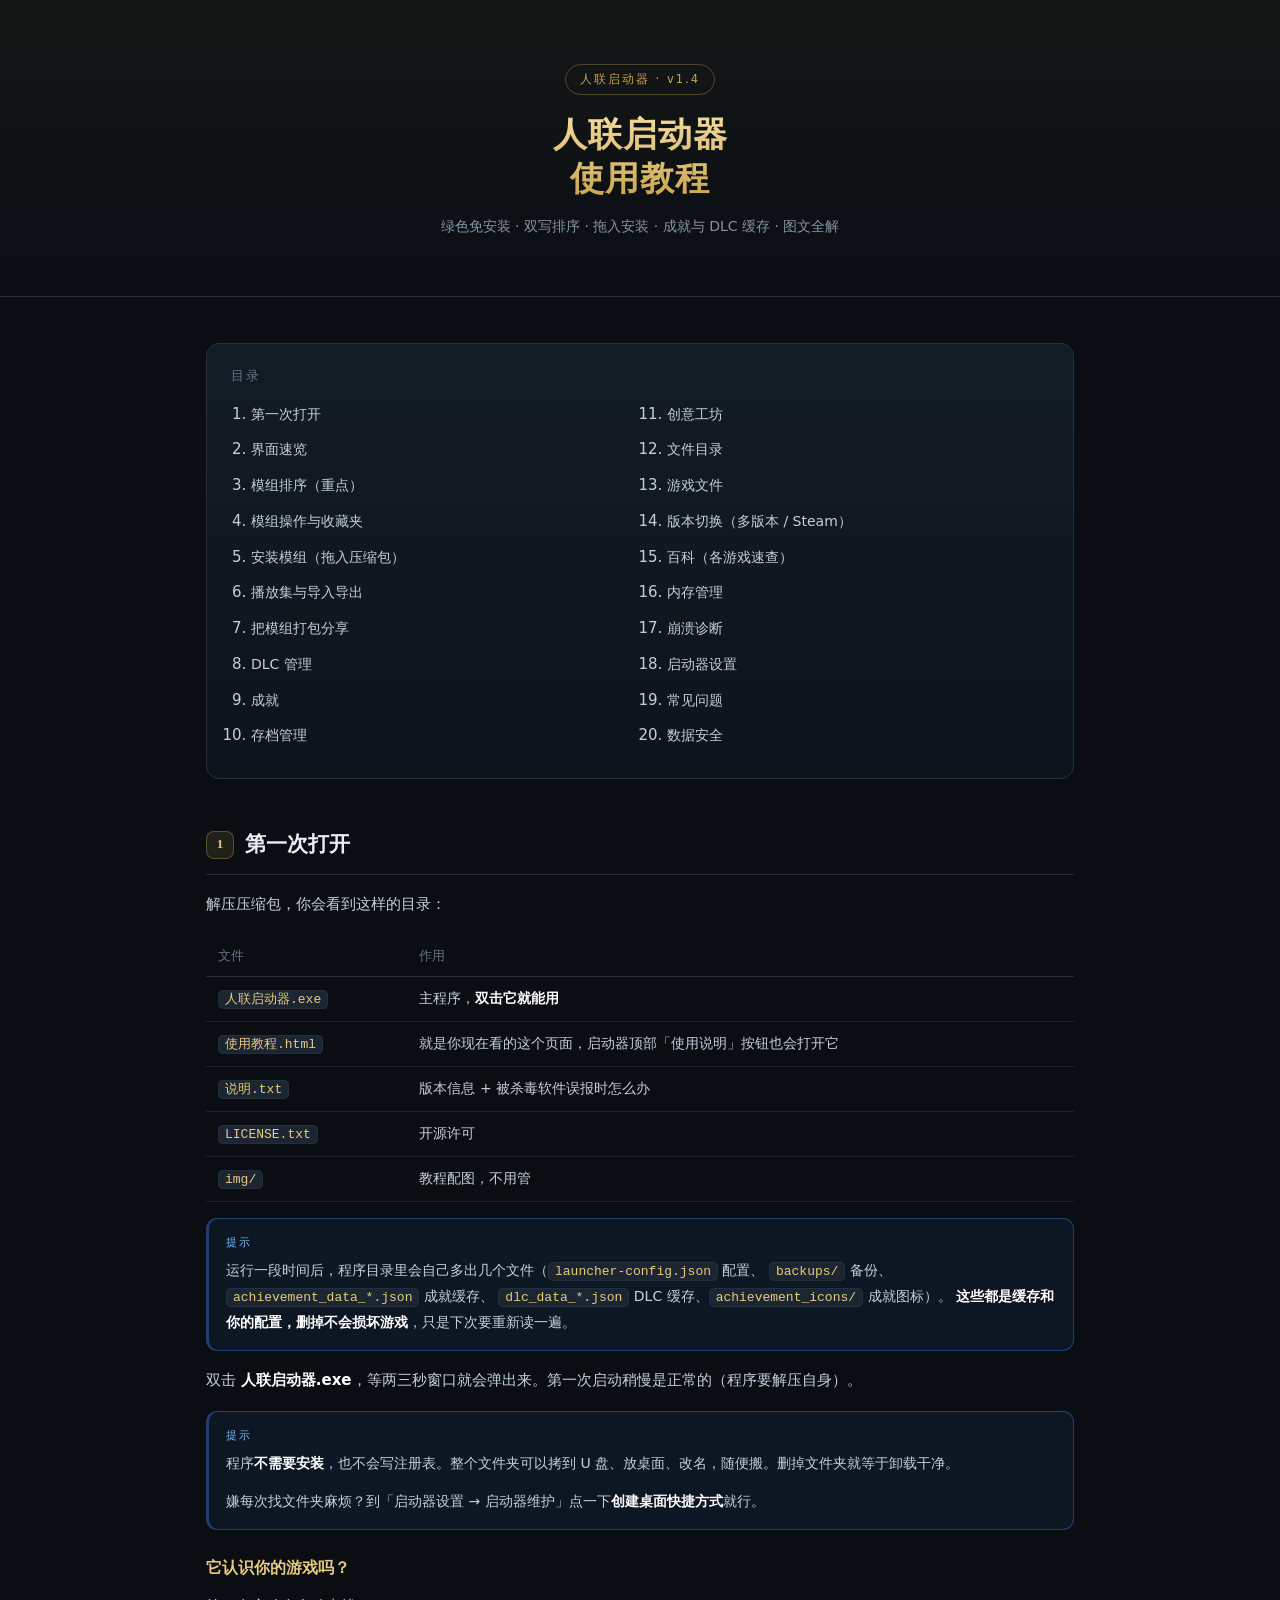
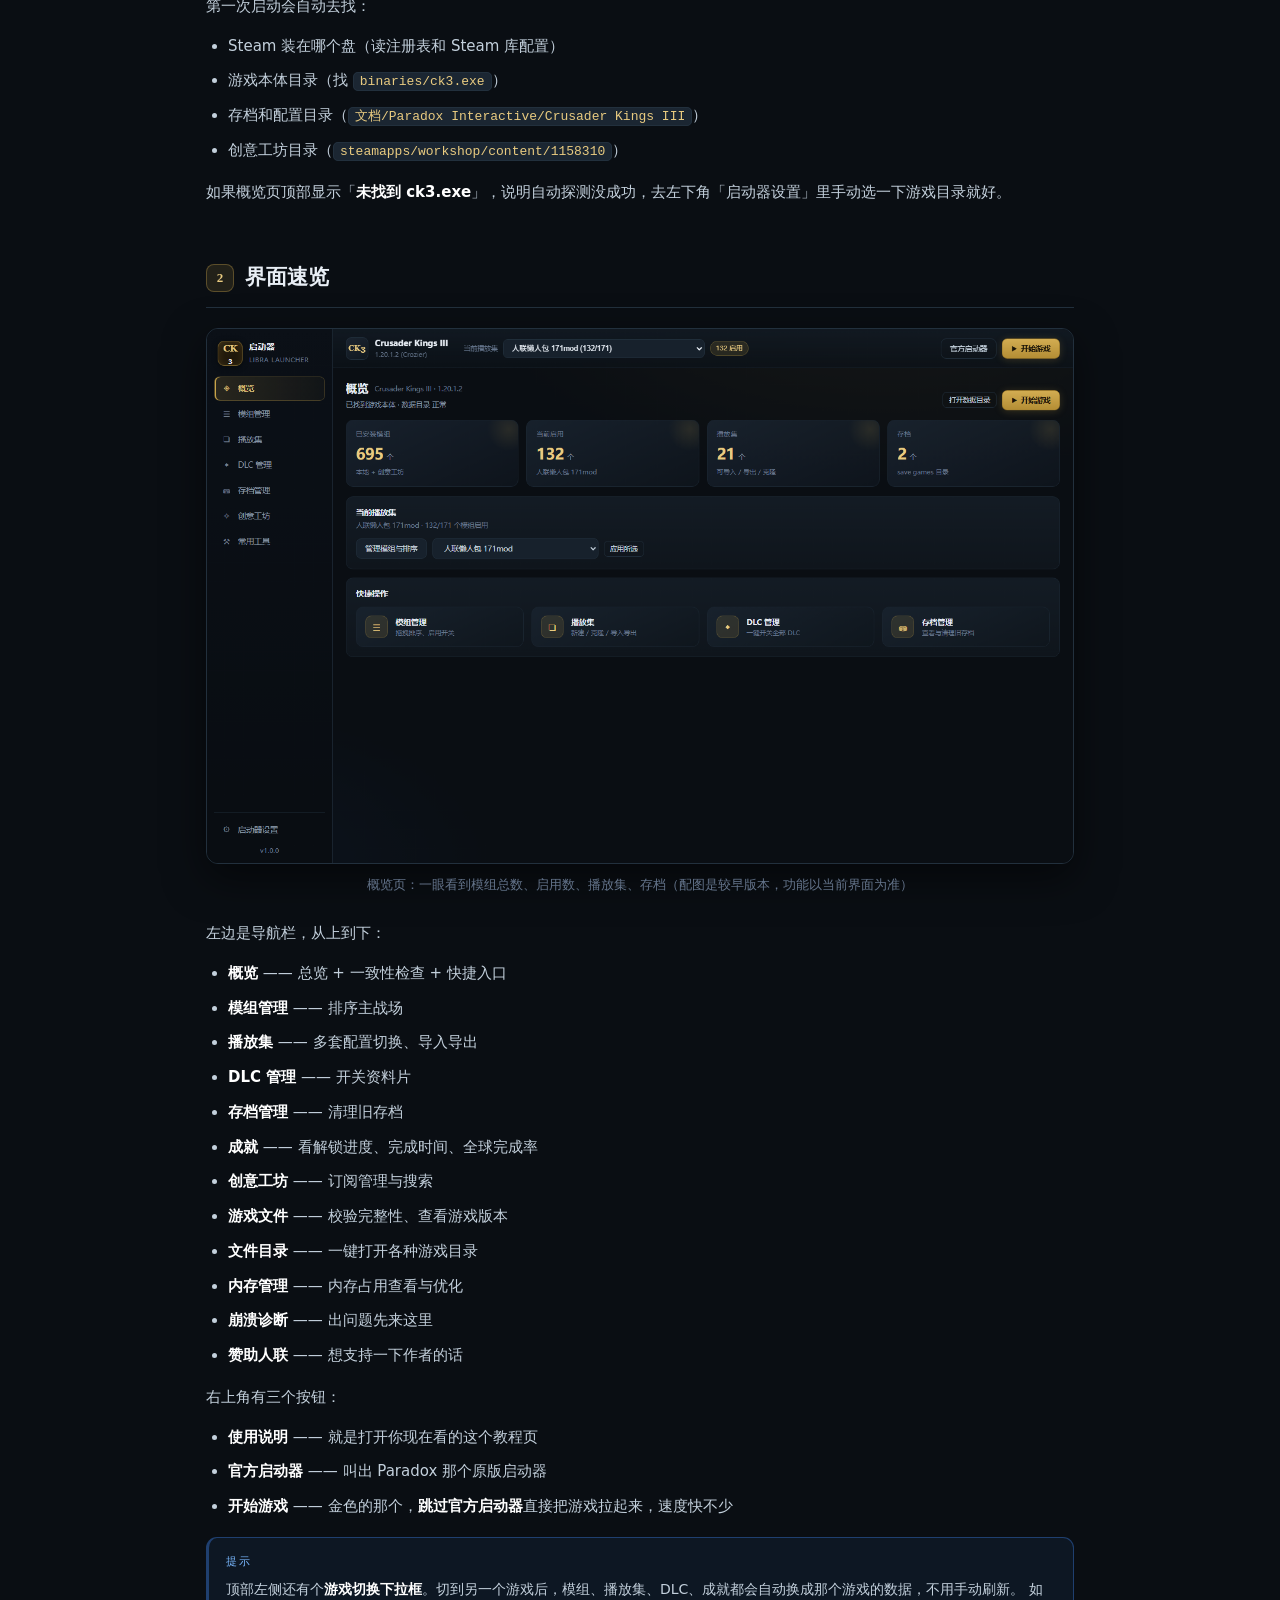
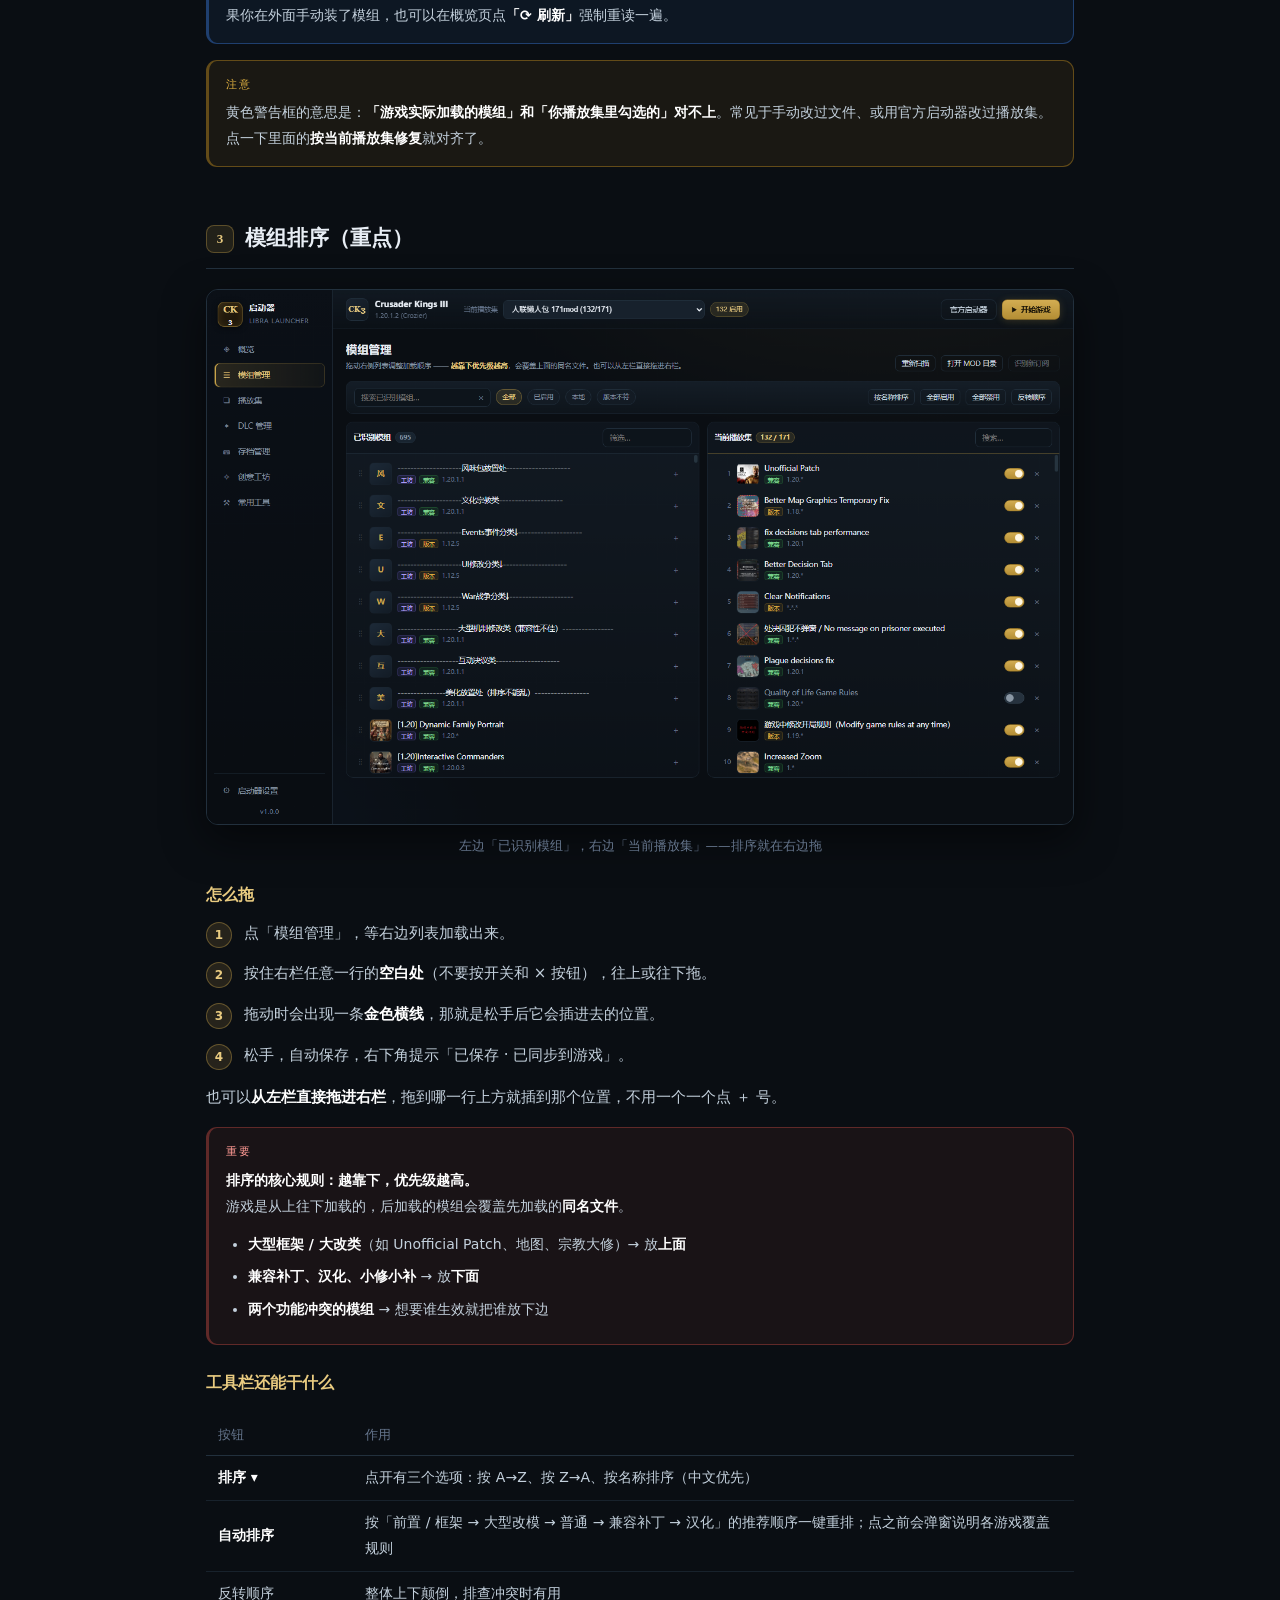
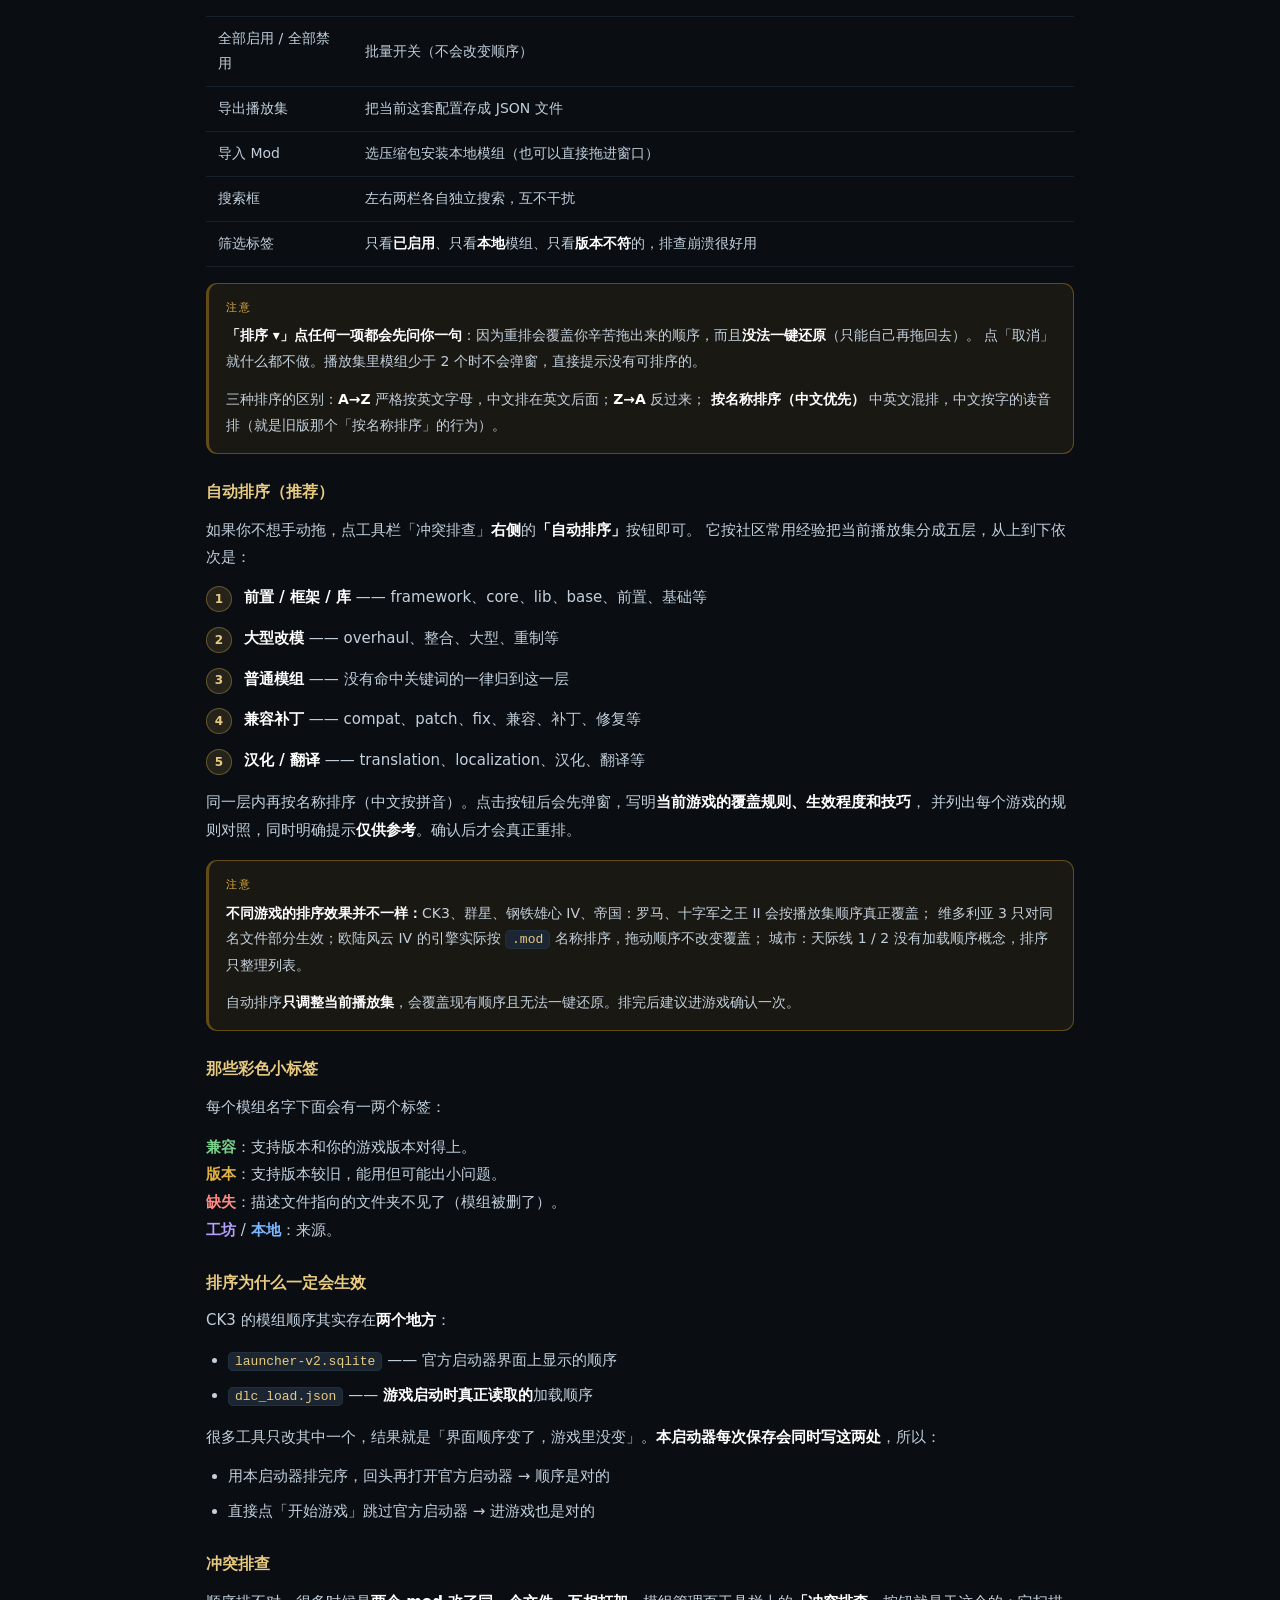
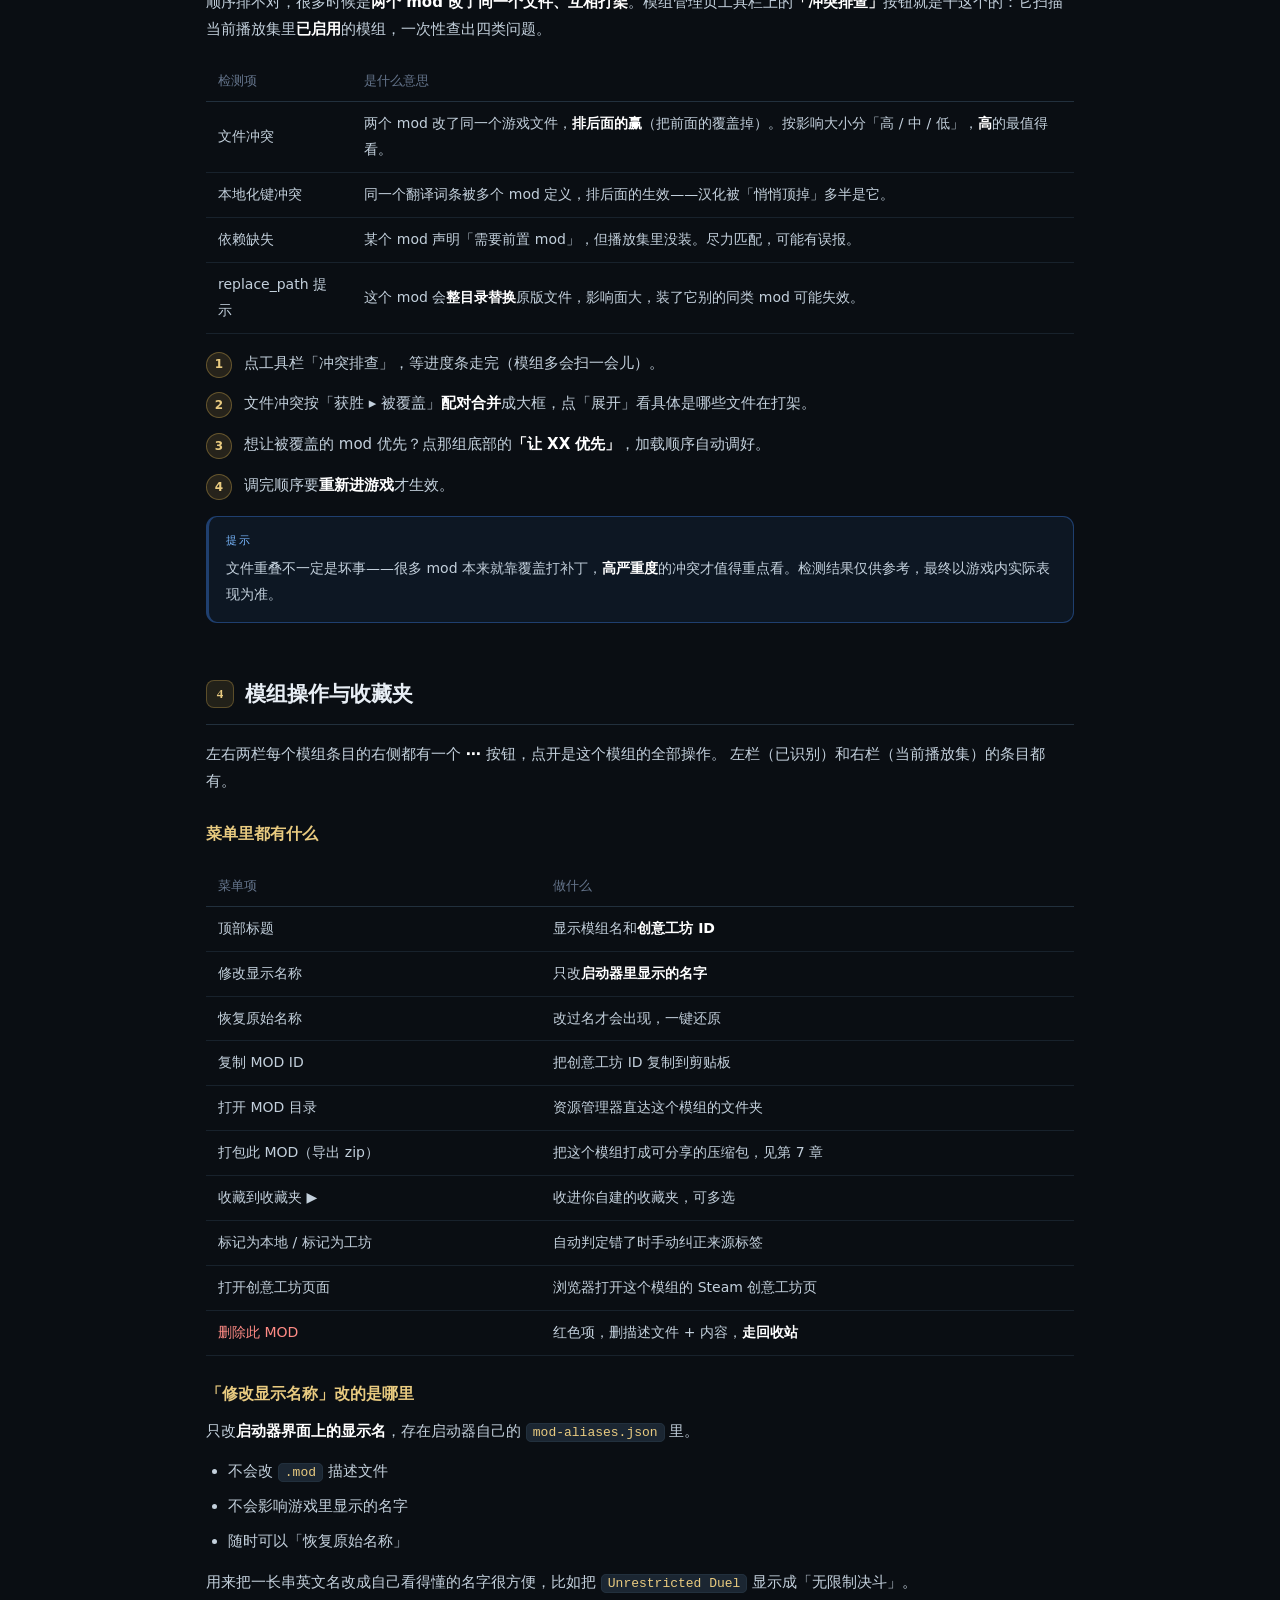
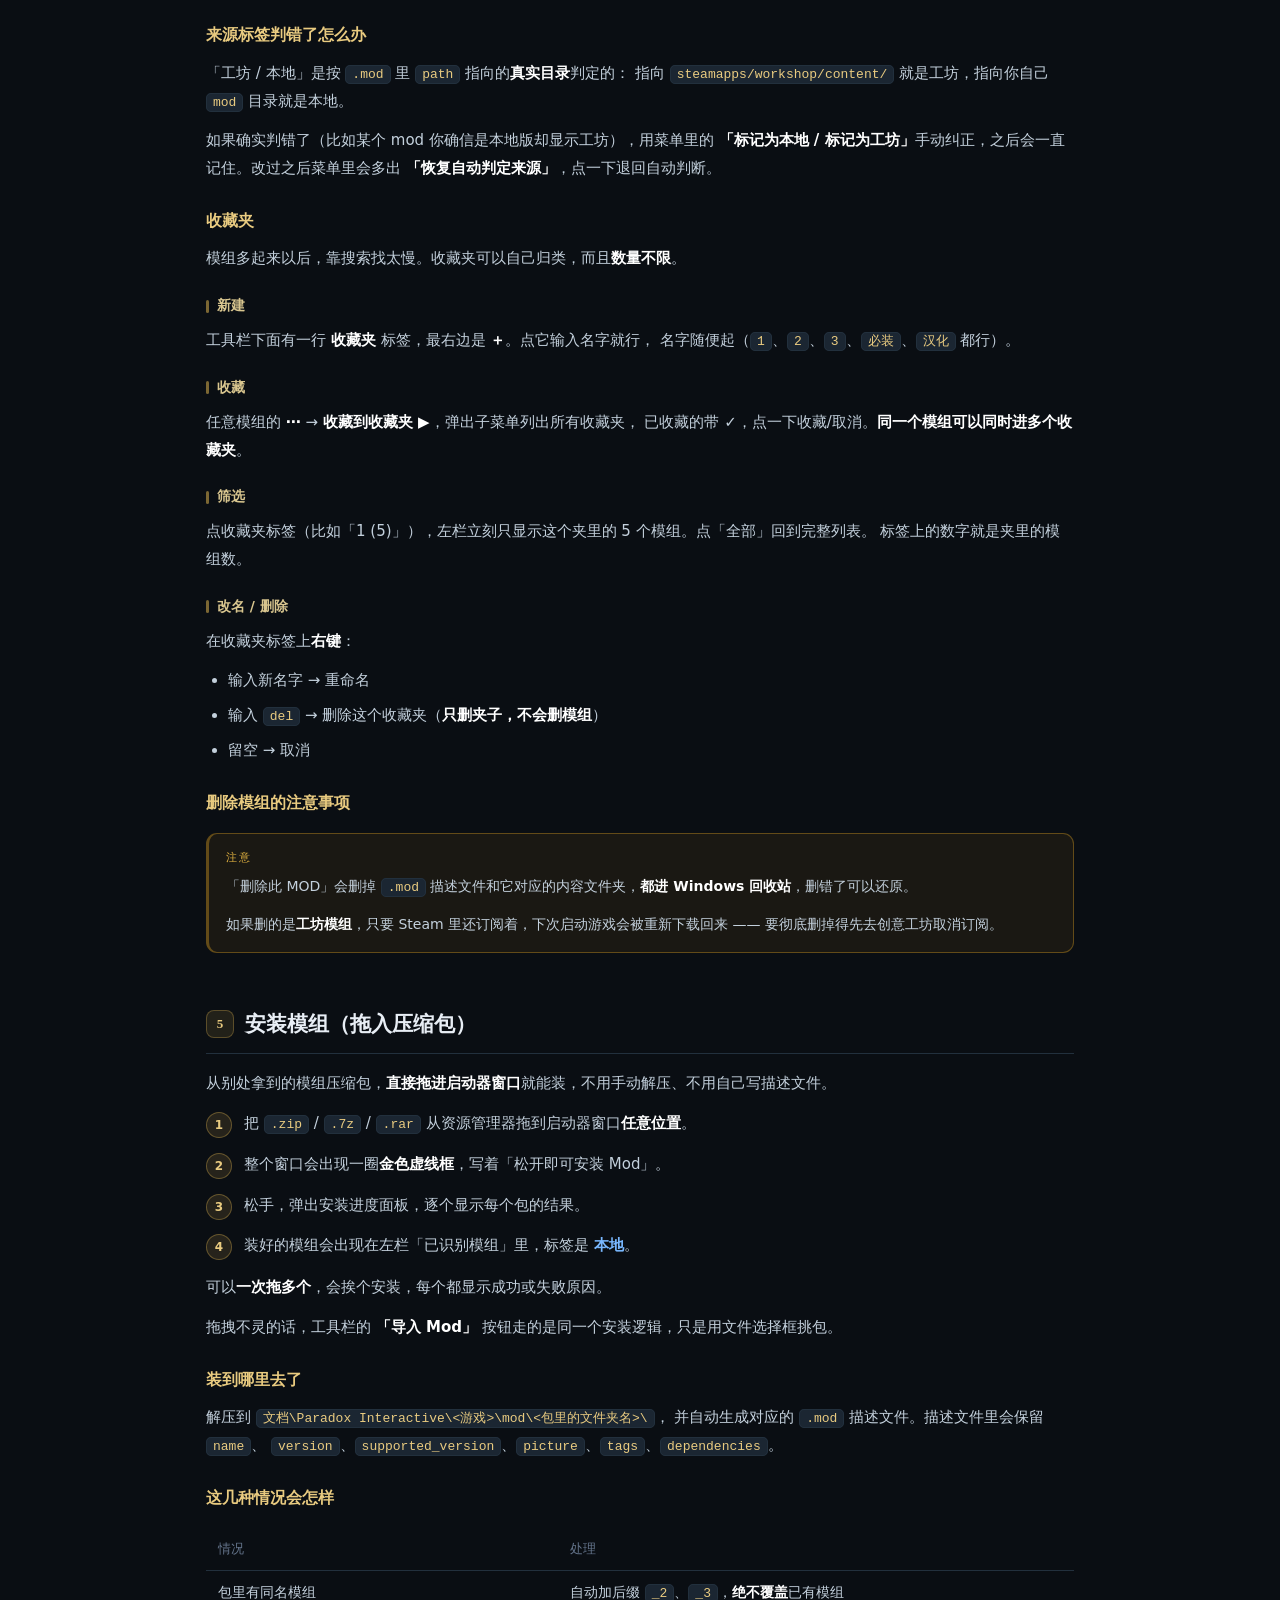
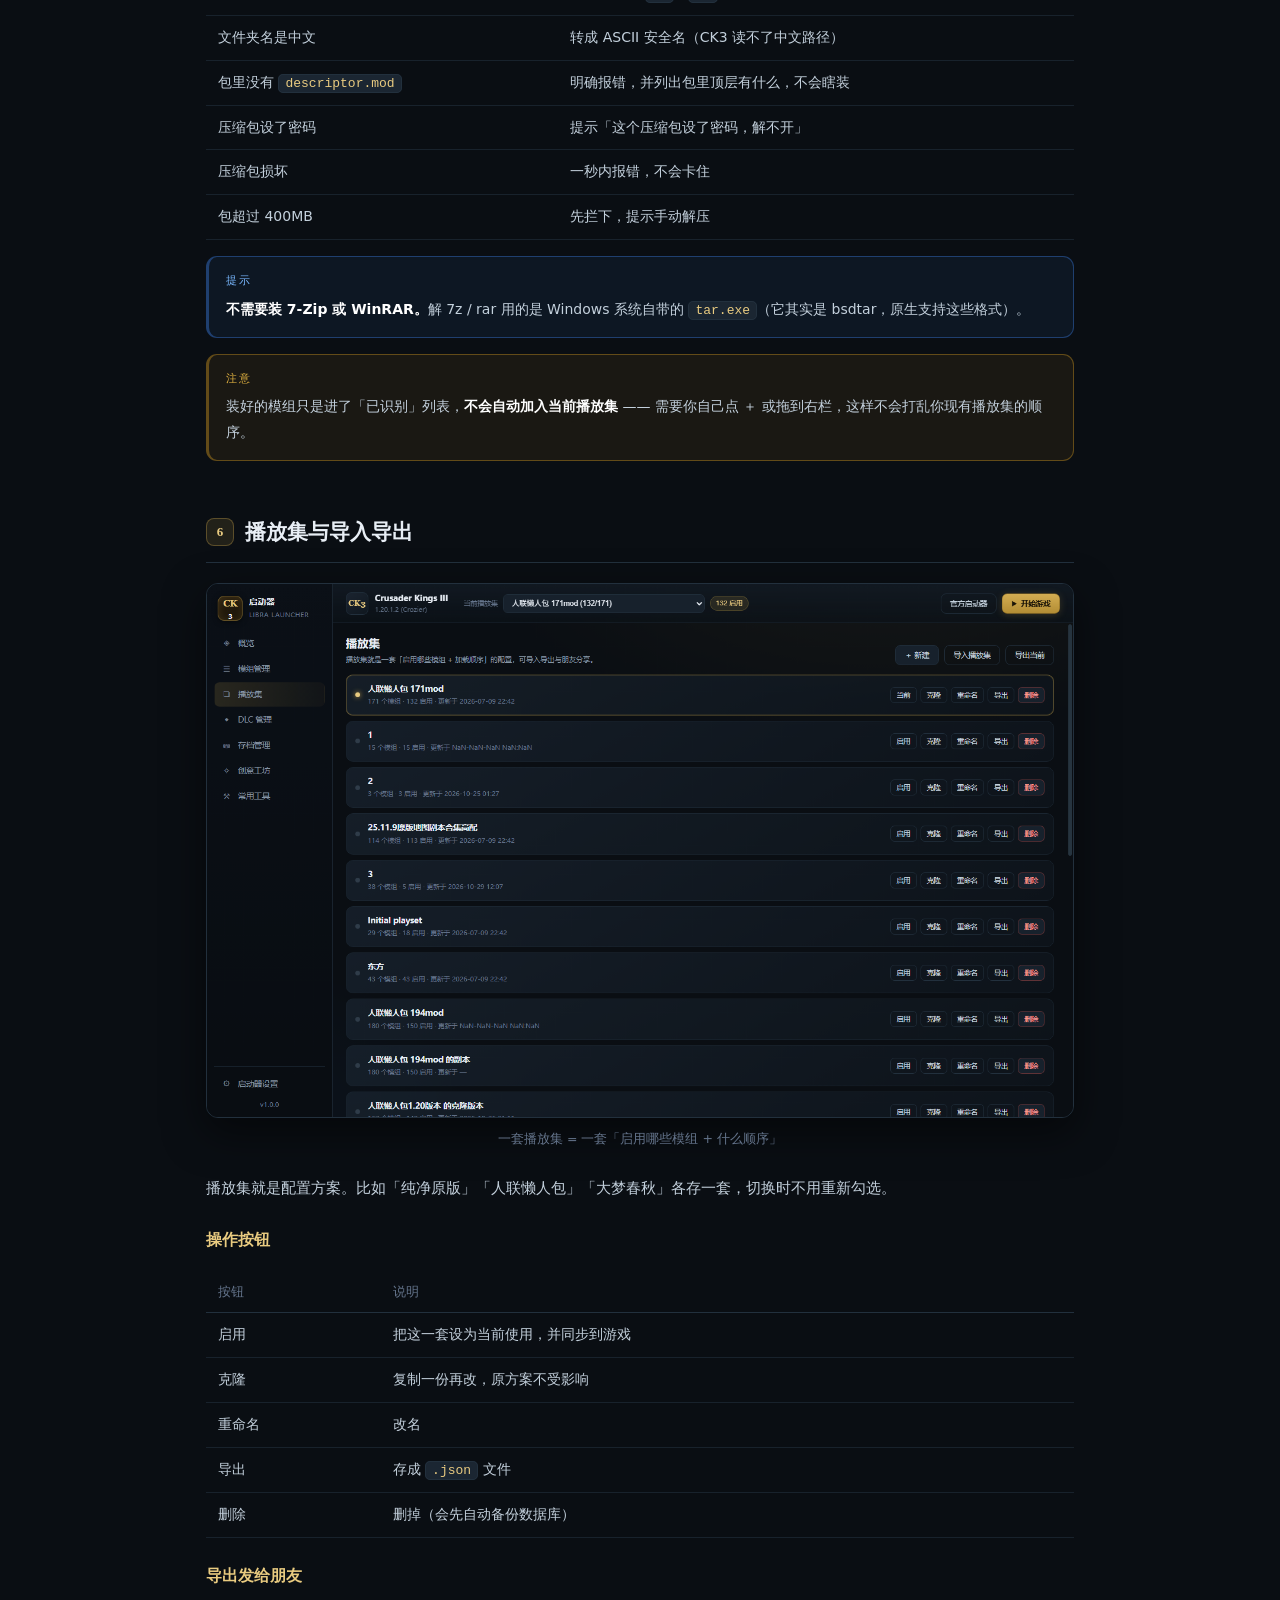
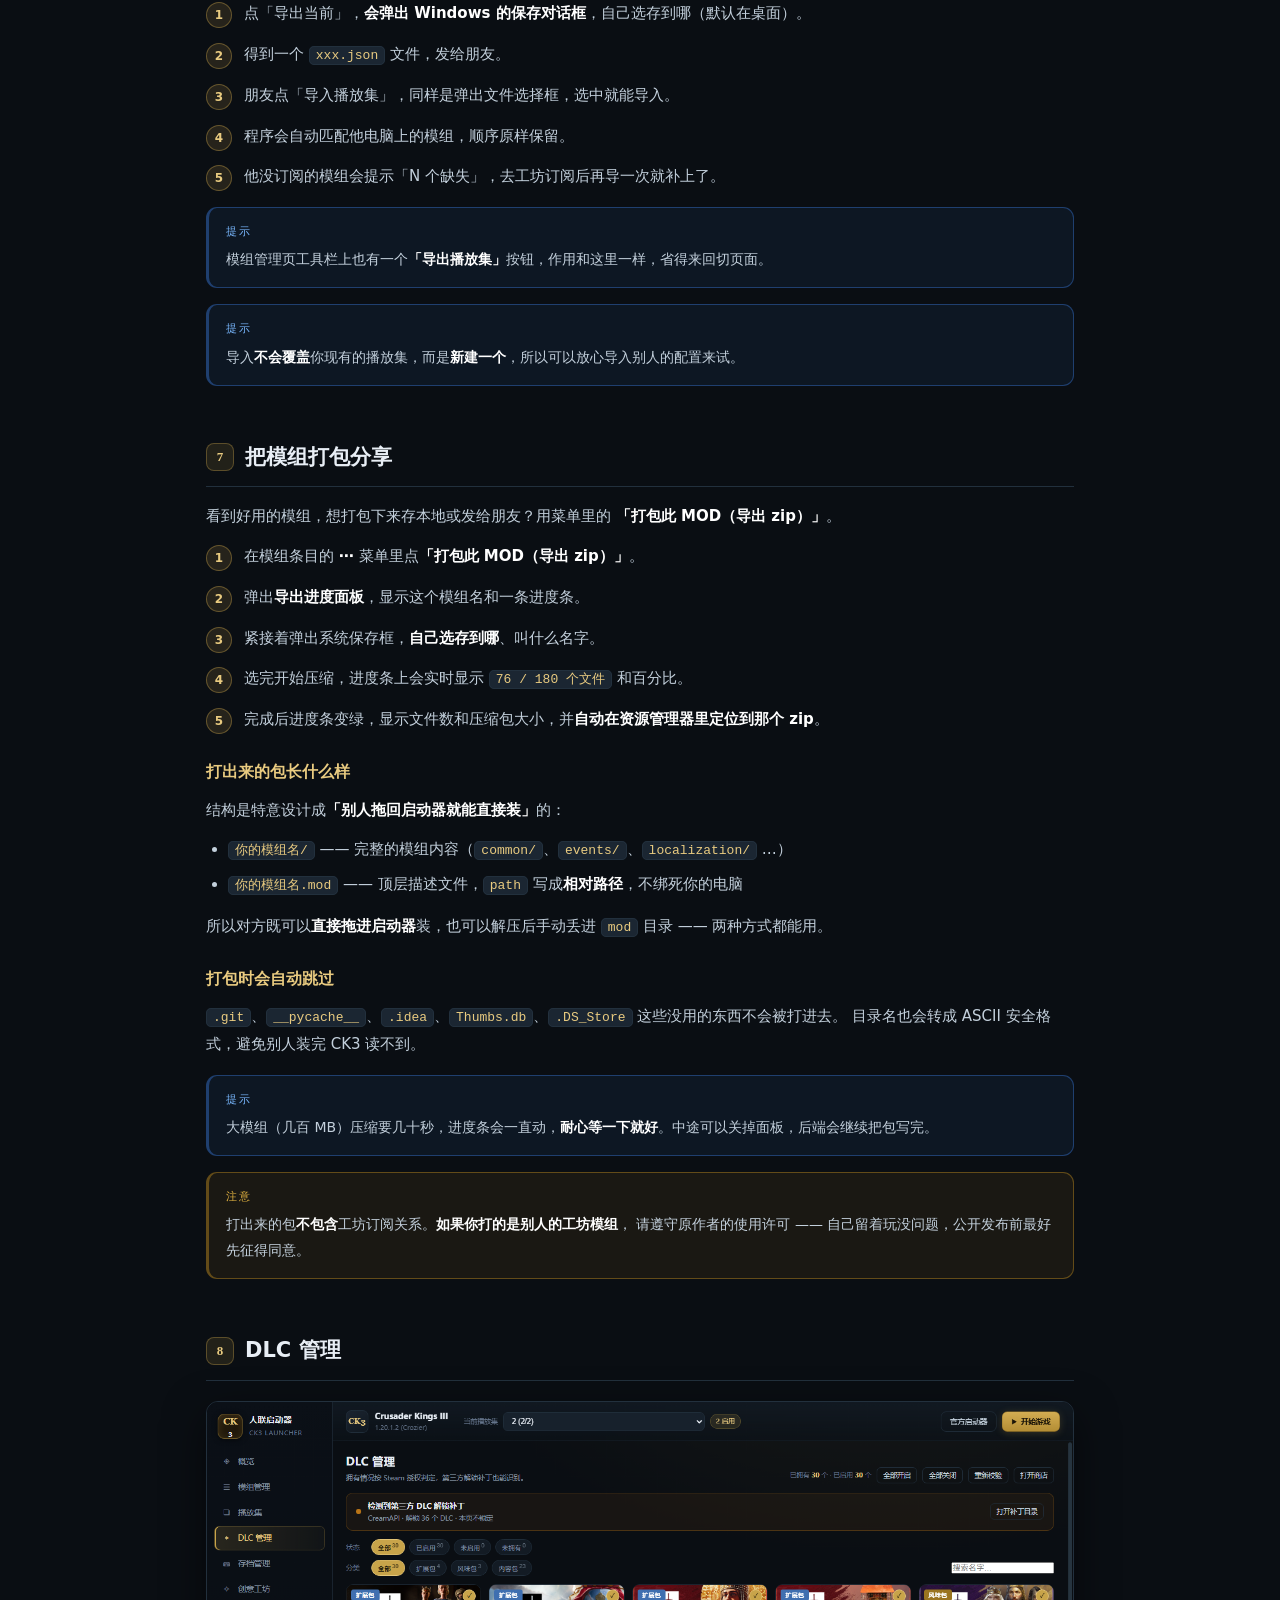
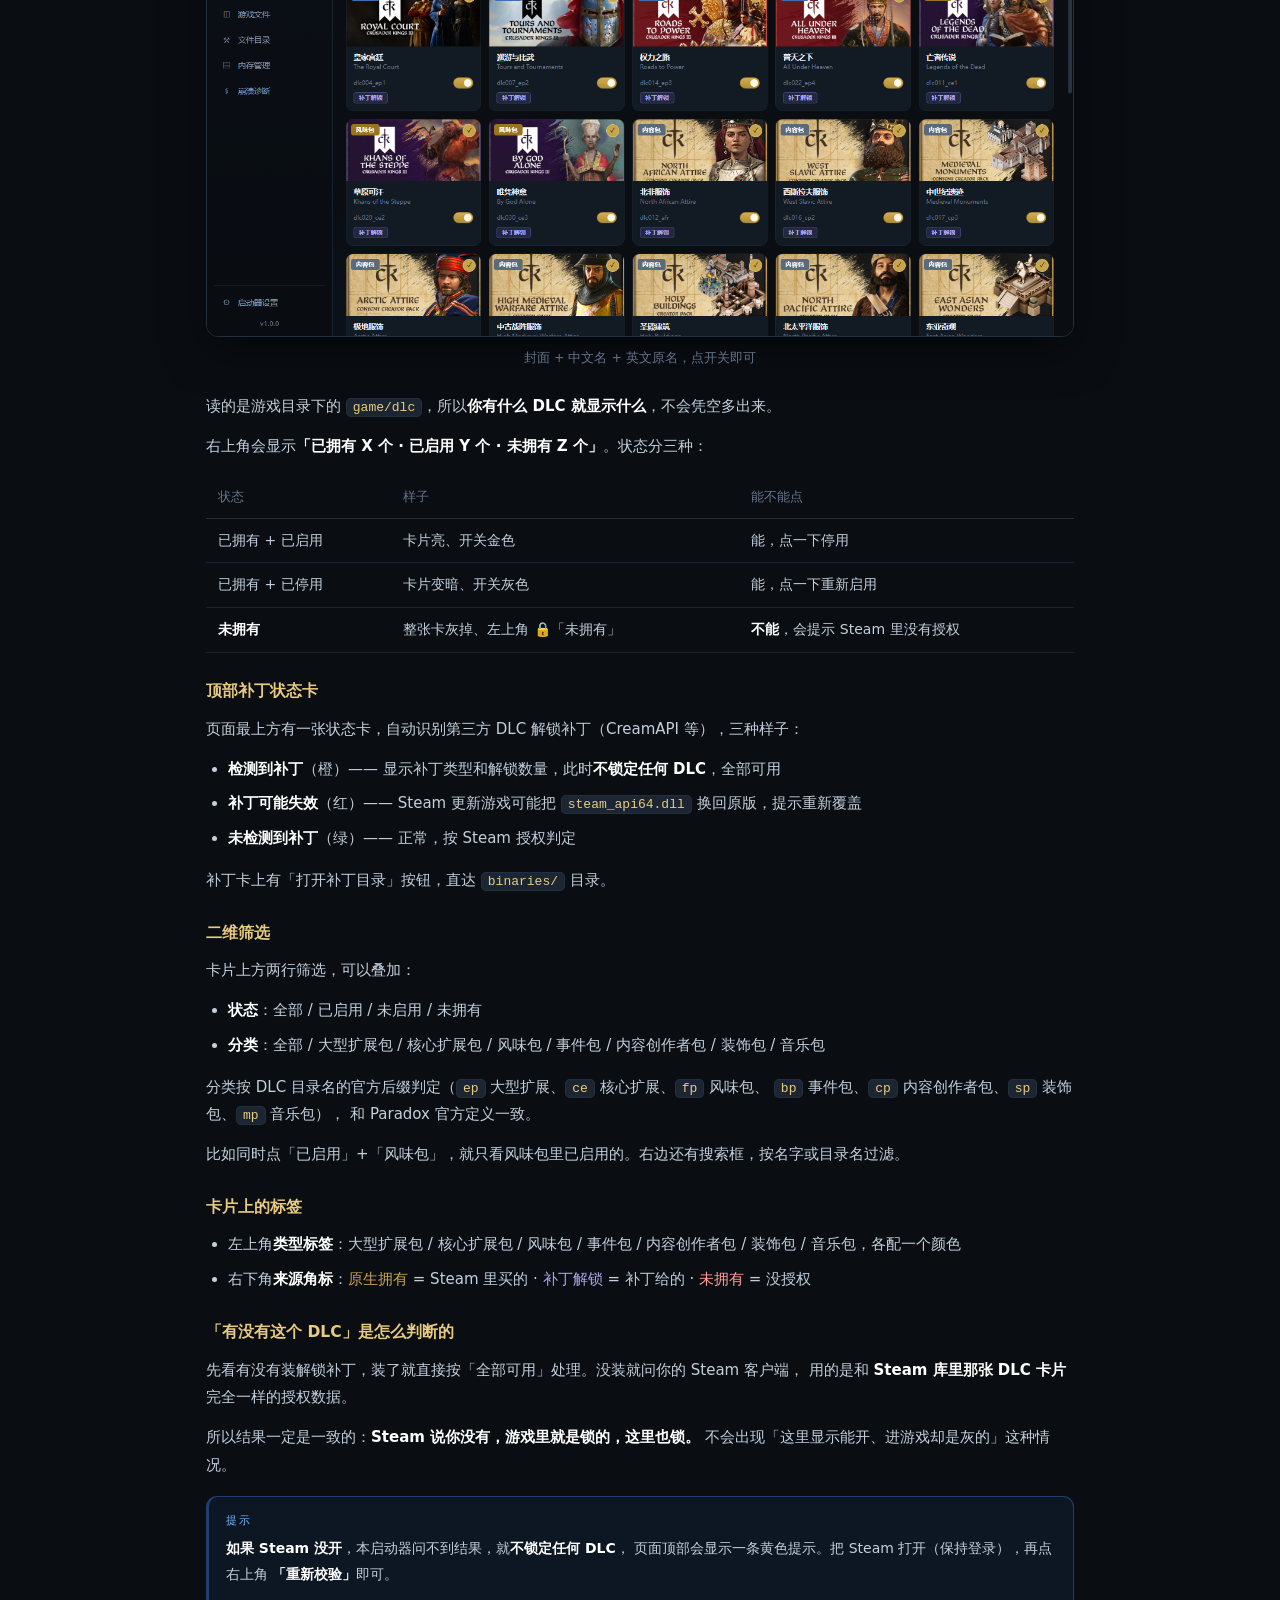
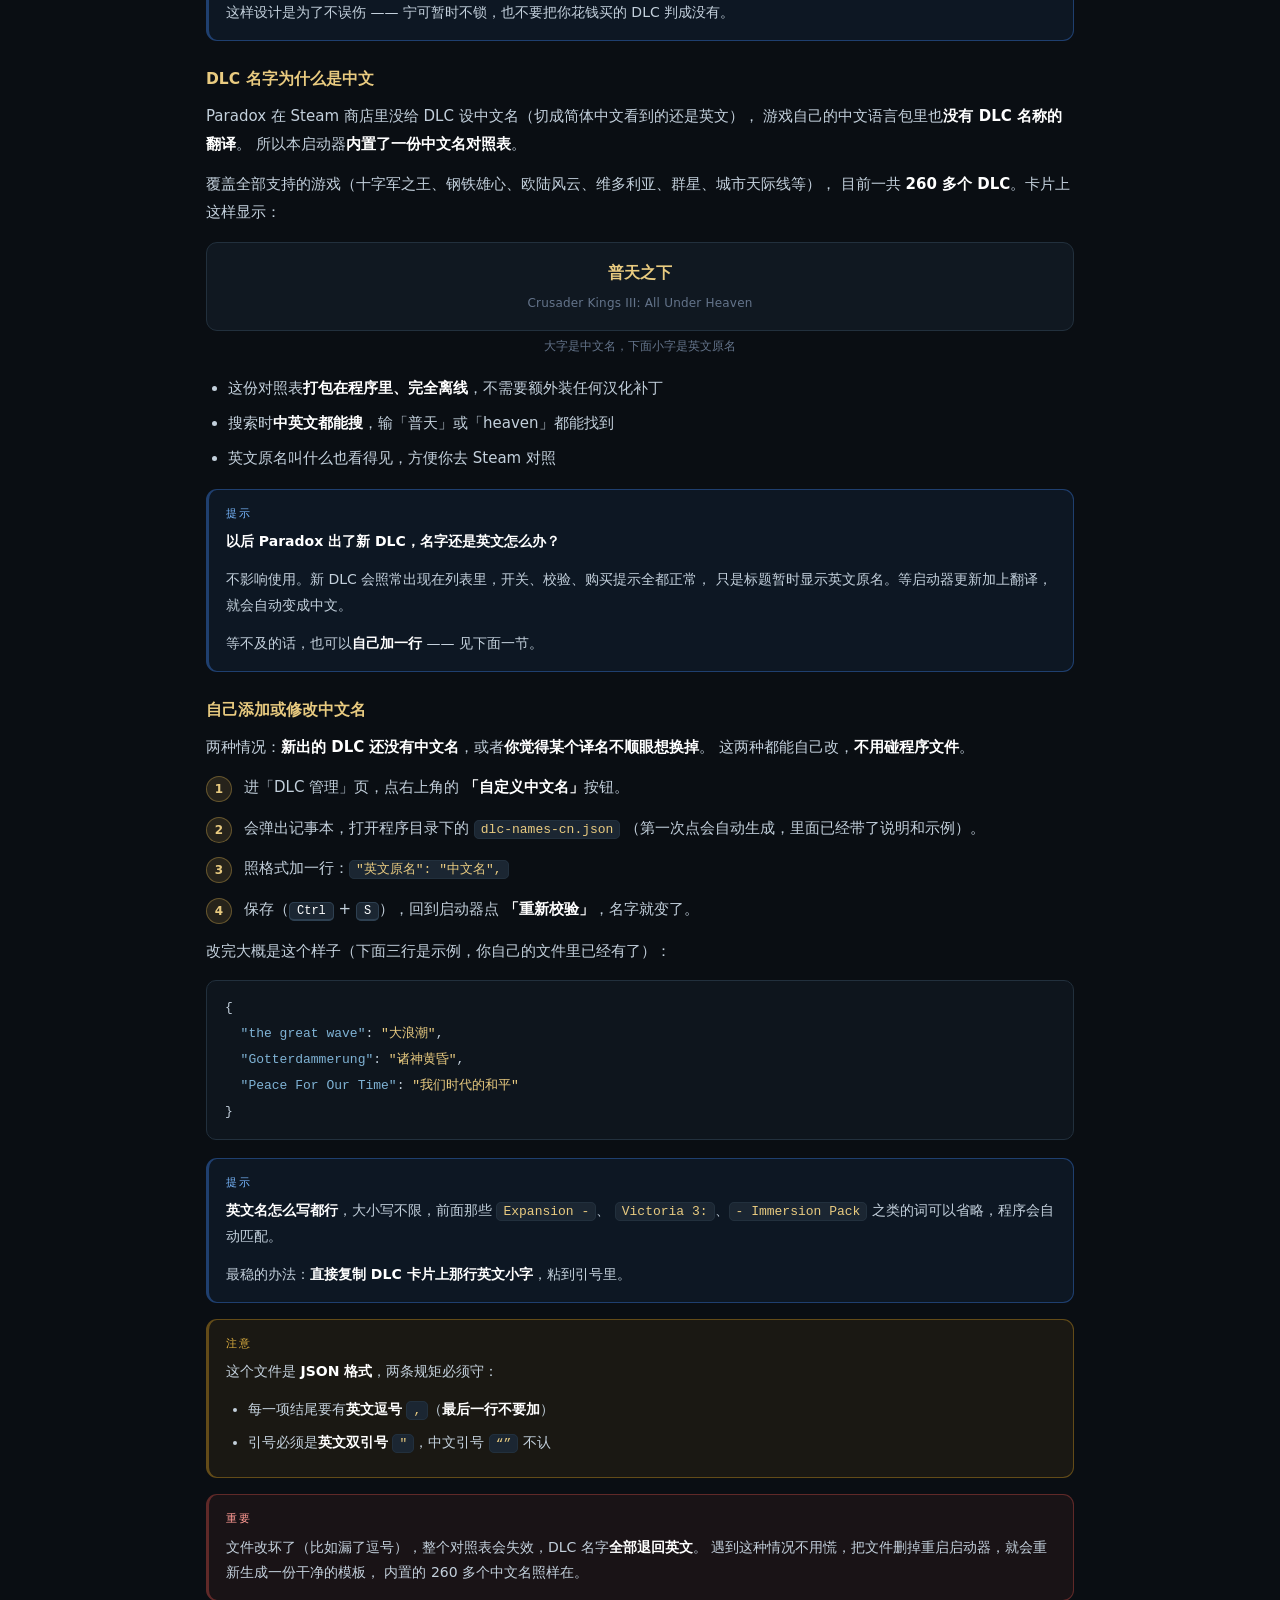
==== commit 75a40584: "release: 1.7.0.7 发布，修复维多利亚 3 开关并新增自动排序" ====
--- a/tutorial/使用教程.html
+++ b/tutorial/使用教程.html
@@ -160,7 +160,7 @@
     <li><a href="#tools">文件目录</a></li>
     <li><a href="#gamedata">游戏文件</a></li>
     <li><a href="#versions">版本切换（多版本 / Steam）</a></li>
-    <li><a href="#wiki">百科（兵种 / 文化 / 传统）</a></li>
+    <li><a href="#wiki">百科（各游戏速查）</a></li>
     <li><a href="#memory">内存管理</a></li>
     <li><a href="#diag">崩溃诊断</a></li>
     <li><a href="#settings">启动器设置</a></li>
@@ -284,6 +284,7 @@
   <table>
     <tr><th>按钮</th><th>作用</th></tr>
     <tr><td><strong>排序 ▾</strong></td><td>点开有三个选项：按 A→Z、按 Z→A、按名称排序（中文优先）</td></tr>
+    <tr><td><strong>自动排序</strong></td><td>按「前置 / 框架 → 大型改模 → 普通 → 兼容补丁 → 汉化」的推荐顺序一键重排；点之前会弹窗说明各游戏覆盖规则</td></tr>
     <tr><td>反转顺序</td><td>整体上下颠倒，排查冲突时有用</td></tr>
     <tr><td>全部启用 / 全部禁用</td><td>批量开关（不会改变顺序）</td></tr>
     <tr><td>导出播放集</td><td>把当前这套配置存成 JSON 文件</td></tr>
@@ -297,6 +298,25 @@
     点「取消」就什么都不做。播放集里模组少于 2 个时不会弹窗，直接提示没有可排序的。</p>
     <p>三种排序的区别：<strong>A→Z</strong> 严格按英文字母，中文排在英文后面；<strong>Z→A</strong> 反过来；
     <strong>按名称排序（中文优先）</strong> 中英文混排，中文按字的读音排（就是旧版那个「按名称排序」的行为）。</p>
+  </div>
+
+  <h3>自动排序（推荐）</h3>
+  <p>如果你不想手动拖，点工具栏「冲突排查」<strong>右侧</strong>的<strong>「自动排序」</strong>按钮即可。
+  它按社区常用经验把当前播放集分成五层，从上到下依次是：</p>
+  <ol class="steps">
+    <li><strong>前置 / 框架 / 库</strong> —— framework、core、lib、base、前置、基础等</li>
+    <li><strong>大型改模</strong> —— overhaul、整合、大型、重制等</li>
+    <li><strong>普通模组</strong> —— 没有命中关键词的一律归到这一层</li>
+    <li><strong>兼容补丁</strong> —— compat、patch、fix、兼容、补丁、修复等</li>
+    <li><strong>汉化 / 翻译</strong> —— translation、localization、汉化、翻译等</li>
+  </ol>
+  <p>同一层内再按名称排序（中文按拼音）。点击按钮后会先弹窗，写明<strong>当前游戏的覆盖规则、生效程度和技巧</strong>，
+  并列出每个游戏的规则对照，同时明确提示<strong>仅供参考</strong>。确认后才会真正重排。</p>
+  <div class="box warn">
+    <p><strong>不同游戏的排序效果并不一样：</strong>CK3、群星、钢铁雄心 IV、帝国：罗马、十字军之王 II 会按播放集顺序真正覆盖；
+    维多利亚 3 只对同名文件部分生效；欧陆风云 IV 的引擎实际按 <code>.mod</code> 名称排序，拖动顺序不改变覆盖；
+    城市：天际线 1 / 2 没有加载顺序概念，排序只整理列表。</p>
+    <p>自动排序<strong>只调整当前播放集</strong>，会覆盖现有顺序且无法一键还原。排完后建议进游戏确认一次。</p>
   </div>
 
   <h3>那些彩色小标签</h3>
@@ -926,86 +946,41 @@
 
 <!-- ========== 11 ========== -->
 <section id="wiki">
-  <h2><span class="n">15</span>百科（兵种 / 文化 / 传统）</h2>
-
-  <p>侧边栏的「百科」页把最容易忘的三类数据做成了速查表：<strong>军队兵种</strong>、
-  <strong>文化</strong>、<strong>传统</strong>。全部<strong>离线</strong>可查，不用切浏览器、不用等网页加载。</p>
-
-  <div class="box tip">
-    <p>数据不是从网上抓的，而是直接读你<strong>游戏本体</strong>里的脚本和官方本地化
-    （<code>common/men_at_arms_types</code>、<code>common/culture</code>、<code>localization</code>）。
-    所以版本和你装的 DLC 完全一致，中文是官方译名，断网也能用。</p>
-  </div>
-
-  <h3>三个标签页</h3>
-  <table>
-    <tr><th>标签</th><th>能查到什么</th></tr>
-    <tr><td><strong>⚔ 军队兵种</strong></td><td>伤害、坚韧、追击、掩护、规模、攻城、补给；展开还有简介、克制 / 被克制、地形加成、冬季加成、来源文件</td></tr>
-    <tr><td><strong>🏛 文化</strong></td><td>文化精神、文化传承、语言，该文化拥有的全部传统（含 DLC 传统，表格列出名称与说明）、源文化</td></tr>
-    <tr><td><strong>✦ 传统</strong></td><td>实际效果条目 + 简介，外加「哪些文化拥有这项传统」</td></tr>
-  </table>
-
-  <h3>先看顶部那张「基础克制关系」</h3>
-  <p>军队兵种页最上面固定着一张克制速查表，就是游戏里的循环克制：</p>
-  <ul>
-    <li><strong>散兵</strong> 克 <strong>重步兵</strong></li>
-    <li><strong>重步兵</strong> 克 <strong>长枪兵</strong></li>
-    <li><strong>长枪兵</strong> 克 <strong>轻骑兵 / 重骑兵</strong></li>
-    <li><strong>轻骑兵 / 重骑兵</strong> 克 <strong>弓箭手</strong></li>
-    <li><strong>弓箭手</strong> 克 <strong>散兵</strong></li>
-  </ul>
-  <p>每个兵种展开后还会单独列出<strong>「克制（对其伤害提升）」</strong>和<strong>「被克制（受其压制）」</strong>，
-  列表行右侧也会直接标一个「克 XXX」，不用点开就能看到。</p>
-
-  <h3>怎么查</h3>
+  <h2><span class="n">15</span>百科（各游戏速查）</h2>
+
+  <p>侧边栏「百科」把各游戏最容易忘的资料做成了离线速查表。数据直接读游戏本体脚本和官方本地化，
+  不联网、不抓 wiki 正文；装新 DLC 或游戏更新后点「重建索引」即可刷新。</p>
+
+  <h3>各游戏收录的分类</h3>
+  <table>
+    <tr><th>游戏</th><th>分类</th><th>规模</th></tr>
+    <tr><td><strong>十字军之王 III</strong></td><td>军队兵种、文化、传统、宗教、信条、教义、革新（七类）</td><td>约 932 条</td></tr>
+    <tr><td><strong>群星</strong></td><td>国民理念、起源、飞升天赋、传统、法令、政策、遗物、标本、科技、物种特质（十类）</td><td>约 2436 条</td></tr>
+    <tr><td><strong>钢铁雄心 IV</strong></td><td>国家理念、军官团与顾问、国策树（三类）</td><td>约 9170 条 + 67 棵国策树</td></tr>
+    <tr><td><strong>维多利亚 3</strong></td><td>法律（26 个法律组）、利益集团、集团特质</td><td>148 条法律 + 8 个集团 + 98 条特质</td></tr>
+    <tr><td><strong>欧陆风云 IV</strong></td><td>思想组、陆军机制、陆军单位、海军单位、海军机制与学说、时代、任务树（七类）</td><td>约 5745 条 + 226 棵任务树</td></tr>
+  </table>
+
+  <h3>怎么用</h3>
   <ol class="steps">
-    <li>点顶部标签切换分类</li>
-    <li>下面那排小胶囊可以快速筛（兵种按类别、文化按传承、传统按组别），后面的数字是数量</li>
-    <li>搜索框支持中文名、英文键名和关键词（传统的描述文字也能搜到）</li>
-    <li>点任意一行展开详情，再点一次收起</li>
-  </ol>
-
-  <h3>兵种的数字怎么读</h3>
-  <p>以轻步兵为例：伤害 10 / 坚韧 16 / 追击 10 / 掩护 16 / 规模 100，
-  下面会列出「地形加成：森林 +4/+6」和「克制：重步兵 ×1」。</p>
-  <ul>
-    <li><strong>伤害 / 坚韧</strong> —— 战斗阶段的输出与抗打能力</li>
-    <li><strong>追击 / 掩护</strong> —— 打赢后追杀溃兵、打输时掩护撤退的能力</li>
-    <li><strong>规模</strong> —— 一队多少人</li>
-    <li><strong>补给</strong> —— 这队兵消耗的补给量，军团补给吃紧时优先看它</li>
-    <li><strong>克制</strong> —— 对某类兵种的伤害倍率，×1 为正常，低于 1 说明被压制</li>
-  </ul>
-  <p>地形和冬季加成里的正负值有颜色区分：<strong>绿色是加成、红色是减益</strong>，
-  比如弓骑兵在丛林里会显示「伤害 −20 追击 −30」（红字），在草原则是「伤害 +20」（绿字）。
-  冬季等级也做了中文化：普通冬季 / 严寒冬季。</p>
-
-  <h3>文化和传统怎么读</h3>
-  <ul>
-    <li><strong>文化</strong>：展开后是「文化精神 / 文化传承 / 语言」三块，下面用<strong>表格</strong>列出这个文化的全部传统（名称 + 说明），
-      带 <strong>DLC</strong> 标记的是需要对应 DLC 才有的传统（例如「汉」文化的士大夫、兵法全是如此）</li>
-    <li><strong>传统</strong>：展开先给<strong>实际效果</strong>（如「授予家族成员头衔时获得威望」），再给简介文字，
-      最后列出「哪些文化拥有这项传统」</li>
-  </ul>
-  <div class="box tip">
-    <p>传统效果直接取自游戏脚本里的 parameters 与修正值，偶有一两条含引擎实时数值（如成功率随状态浮动），
-    会显示成 <code>+?%</code>，具体以游戏内为准。</p>
-  </div>
-
-  <h3>「重建索引」什么时候点</h3>
-  <p>百科数据会缓存（程序目录下的 <code>wiki_cache_*.json</code>），平时打开是秒开的。</p>
-  <ul>
-    <li><strong>游戏更新、装了新 DLC</strong> —— 缓存会自动失效重建，一般不用管</li>
-    <li>想立刻强制刷新 —— 点右上角<strong>重建索引</strong>（首次建立约 5 秒，之后又是秒开）</li>
-    <li>换了界面语言 —— 条目名会跟着换成该语言的官方译名（瑞典语没有游戏本地化，回落英文）</li>
-  </ul>
-
-  <h3>「在 Wiki 查看」</h3>
-  <p>详情底部的按钮会用默认浏览器打开 <code>ck3.paradoxwikis.com</code> 上对应的条目。
-  只做跳转、不抓内容——那个站点有防爬校验，程序直接抓会被拦，也没必要把整站搬进本地。</p>
-
-  <div class="box tip">
-    <p>目前只做了《十字军之王 III》的百科。切到群星 / 钢铁雄心等游戏时这一页会提示「暂未收录」，
-    不影响其他功能。</p>
+    <li>点顶部标签切换分类。</li>
+    <li>下面的筛选胶囊可以快速缩小范围，后面的数字是条目数。</li>
+    <li>搜索框支持中文名、英文键名和关键词；点条目展开详情。</li>
+  </ol>
+
+  <h3>两个可缩放的特殊视图</h3>
+  <ul>
+    <li><strong>钢铁雄心 IV 国策树</strong>：和游戏里一样支持滚轮缩放、按住拖动、「适应窗口」，
+    左上角可切换国家，点节点看花费、前置 / 互斥国策与全部完成效果。</li>
+    <li><strong>欧陆风云 IV 任务树</strong>：按槽位分列、按前置任务分层，同样支持缩放拖动，
+    点节点看完成条件、前置任务与奖励。</li>
+  </ul>
+
+  <div class="box tip">
+    <p>数据会缓存，平时打开是秒开的；游戏更新或装了新 DLC 后缓存自动失效，
+    也可以点右上角「重建索引」强制刷新。</p>
+    <p>每个条目详情底部都有「在 Wiki 查看」，只跳转对应官方 wiki，不抓正文。
+    尚未收录的游戏切过去会提示「暂未收录」，不影响其他功能。</p>
   </div>
 </section>
 
@@ -1252,7 +1227,8 @@
   <h3>百科页第一次打开要等几秒 / 显示暂未收录</h3>
   <ul>
     <li><strong>第一次打开约 5 秒</strong> —— 正在读游戏本体的 30 万条本地化词条建立索引，建好后会缓存，之后秒开</li>
-    <li><strong>提示「暂未收录」</strong> —— 目前只做了《十字军之王 III》，切回 CK3 再看</li>
+    <li><strong>提示「暂未收录」</strong> —— 目前做了《十字军之王 III》《群星》《钢铁雄心 IV》
+    与《维多利亚 3》，切到这几款再看；其余游戏还没有百科</li>
     <li><strong>条目名变成英文</strong> —— 当前界面语言在游戏里没有对应本地化（例如瑞典语），回落英文是正常的</li>
     <li><strong>游戏更新后数据对不上</strong> —— 点百科页右上角「重建索引」强制刷新一次</li>
   </ul>
@@ -1314,7 +1290,7 @@
 </section>
 
 <footer>
-  人联启动器 v1.7.1<br>
+  人联启动器 v1.7<br>
   <span style="color:var(--gold)">反馈群：793826682　·　小黑盒：人联永不服输</span><br>
   <br>
   开源地址（源码全部公开，可自行审阅 / 编译）：<br>
